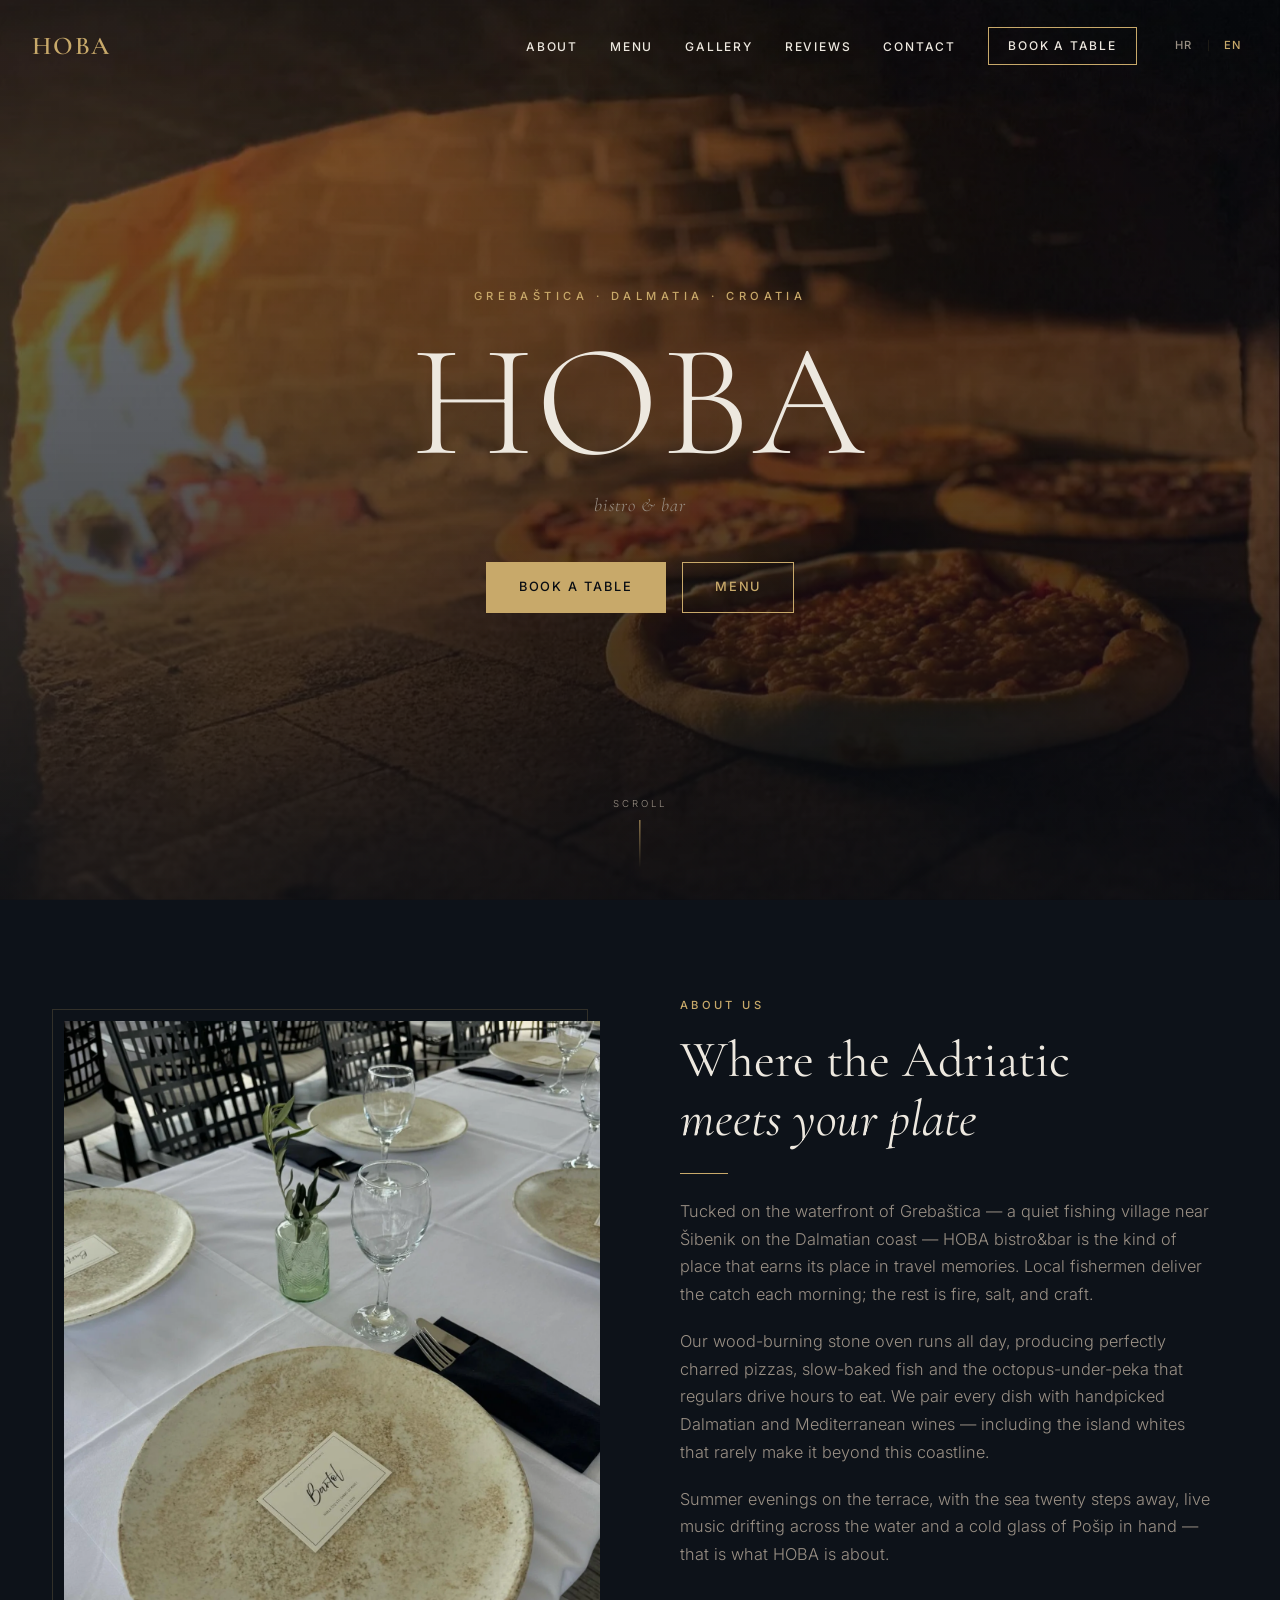
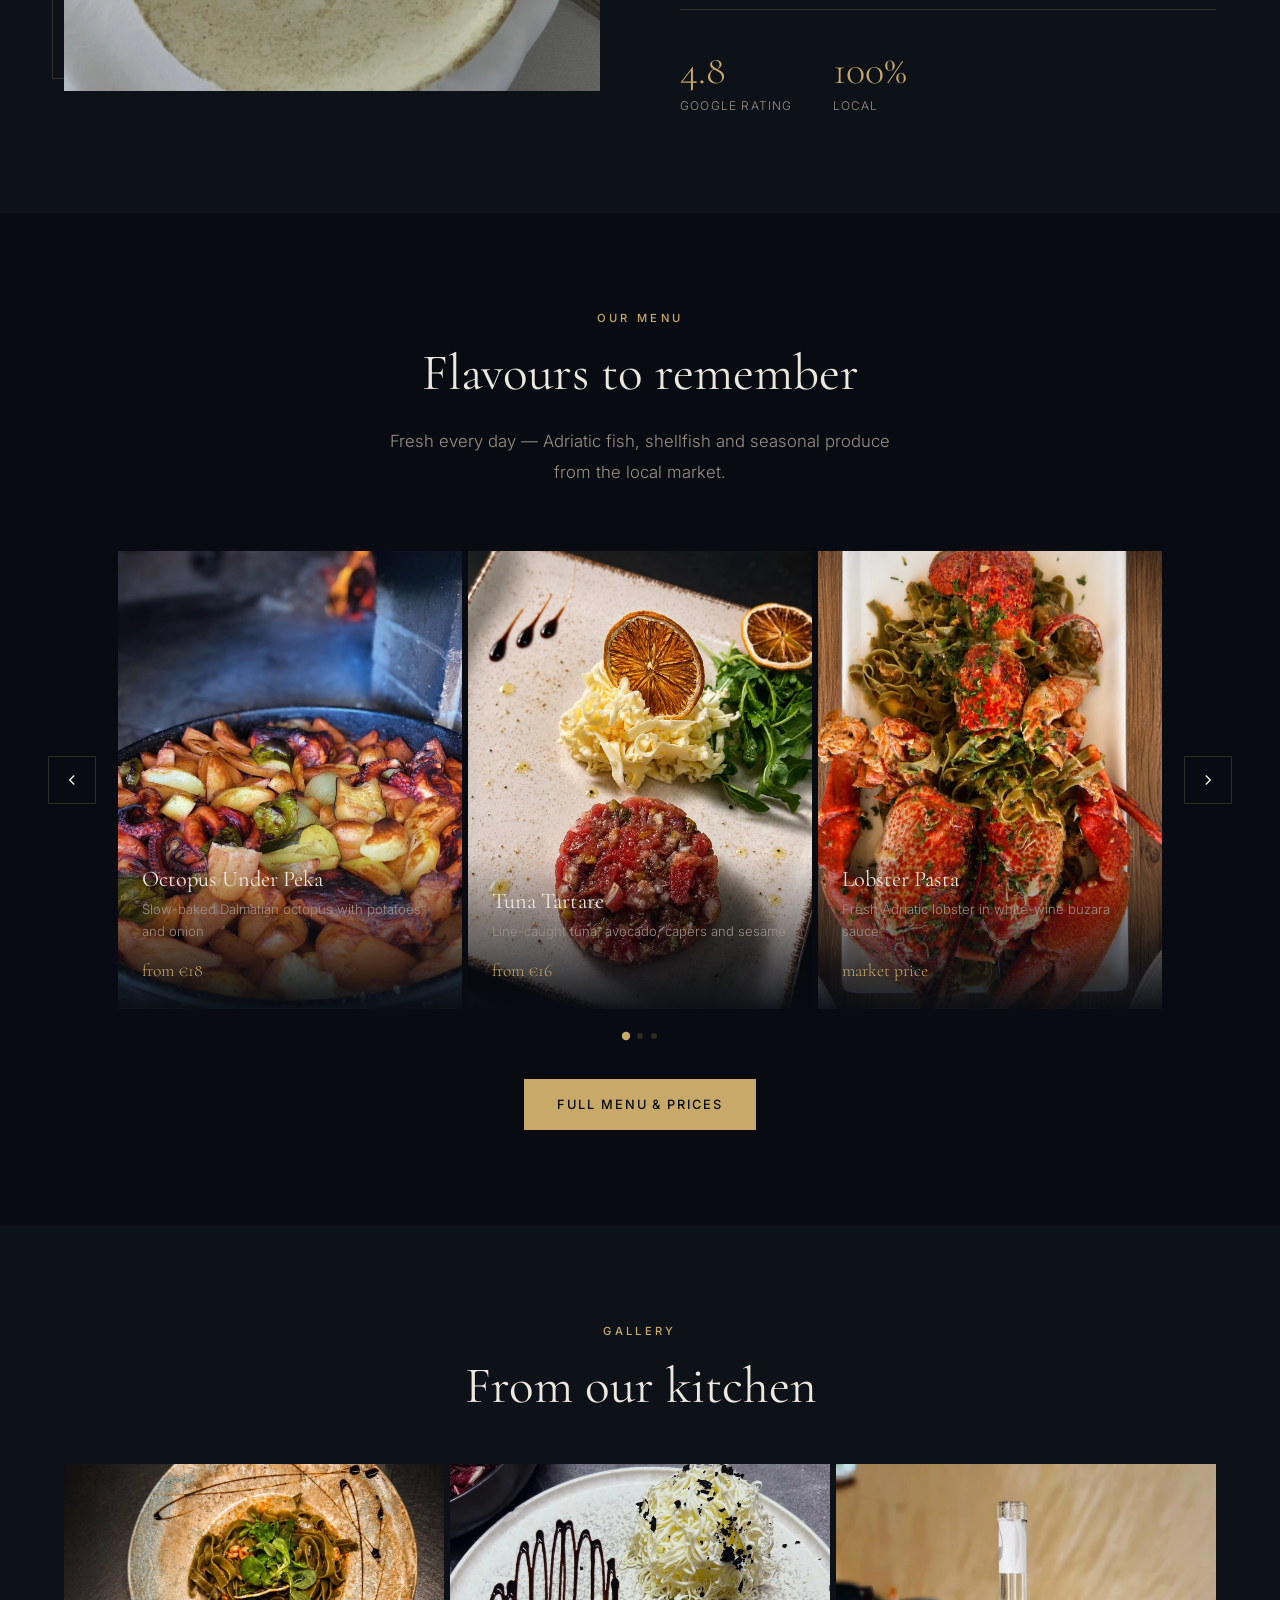
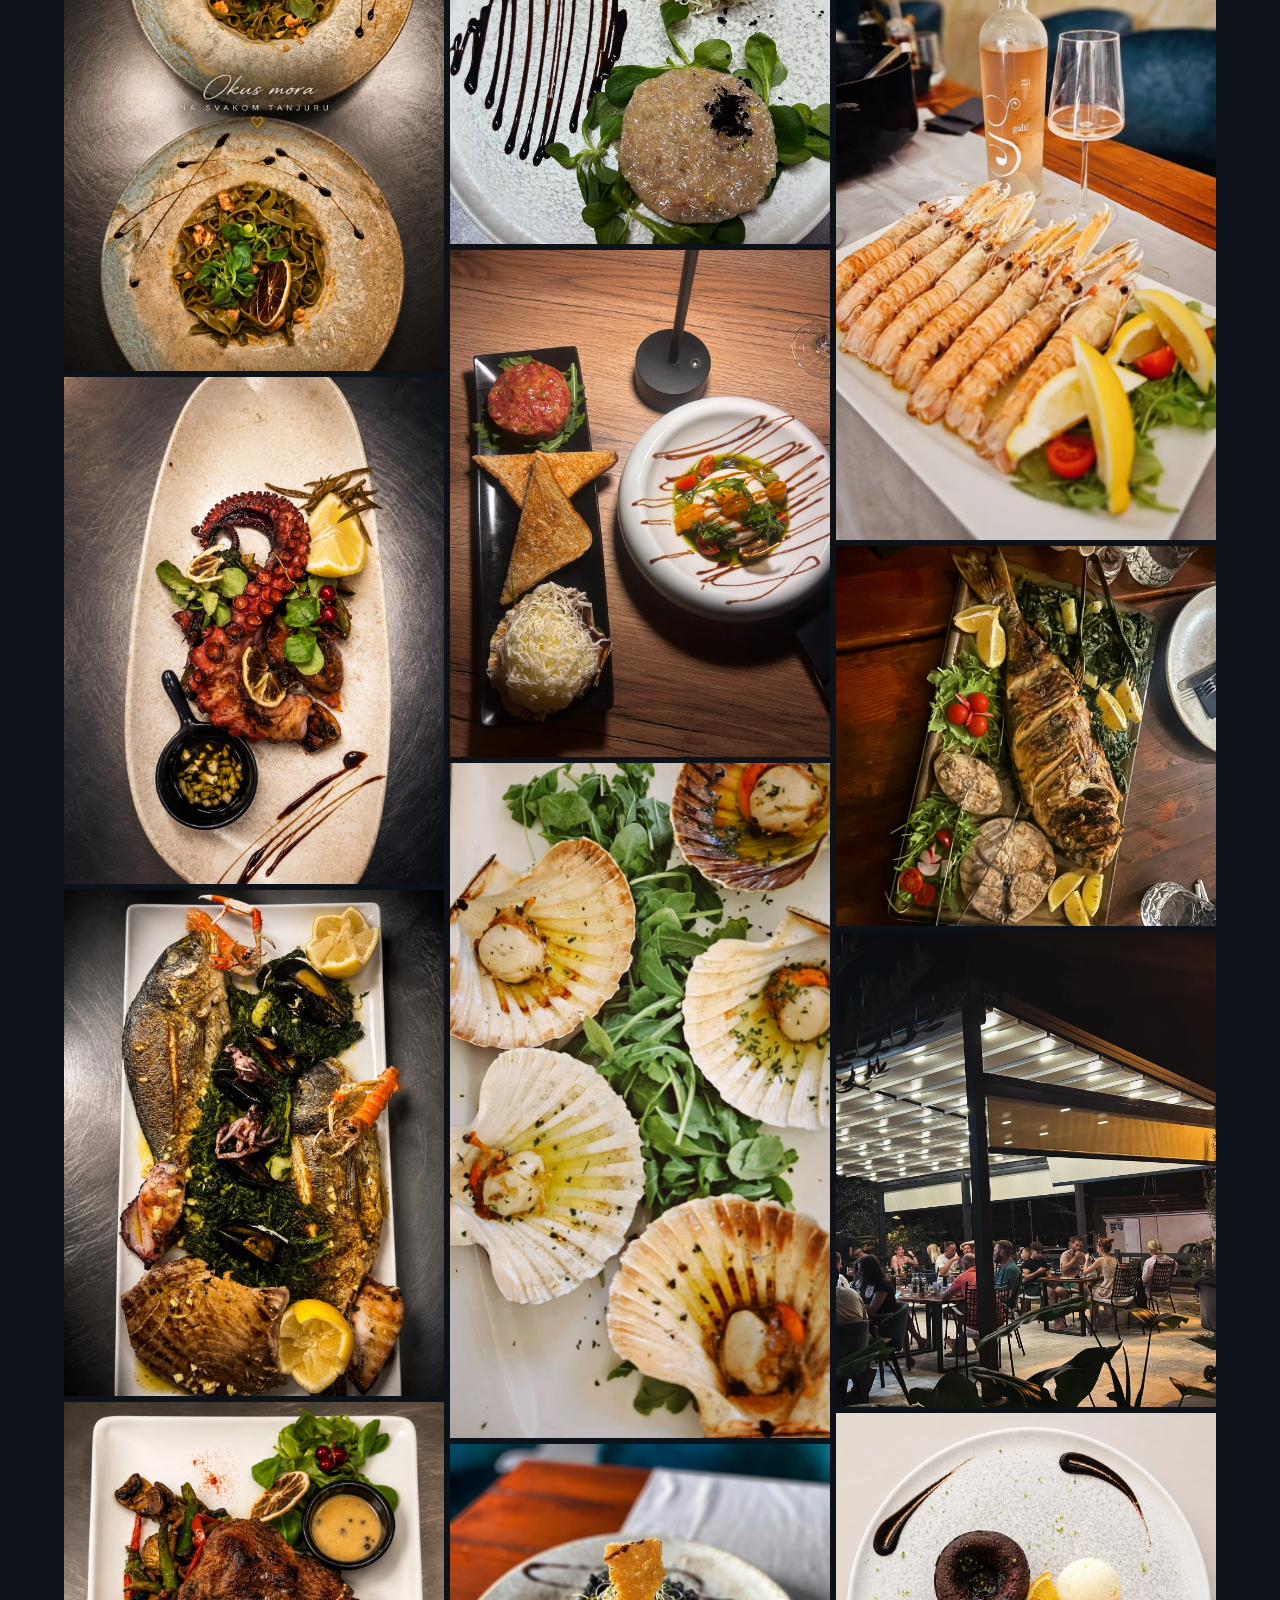
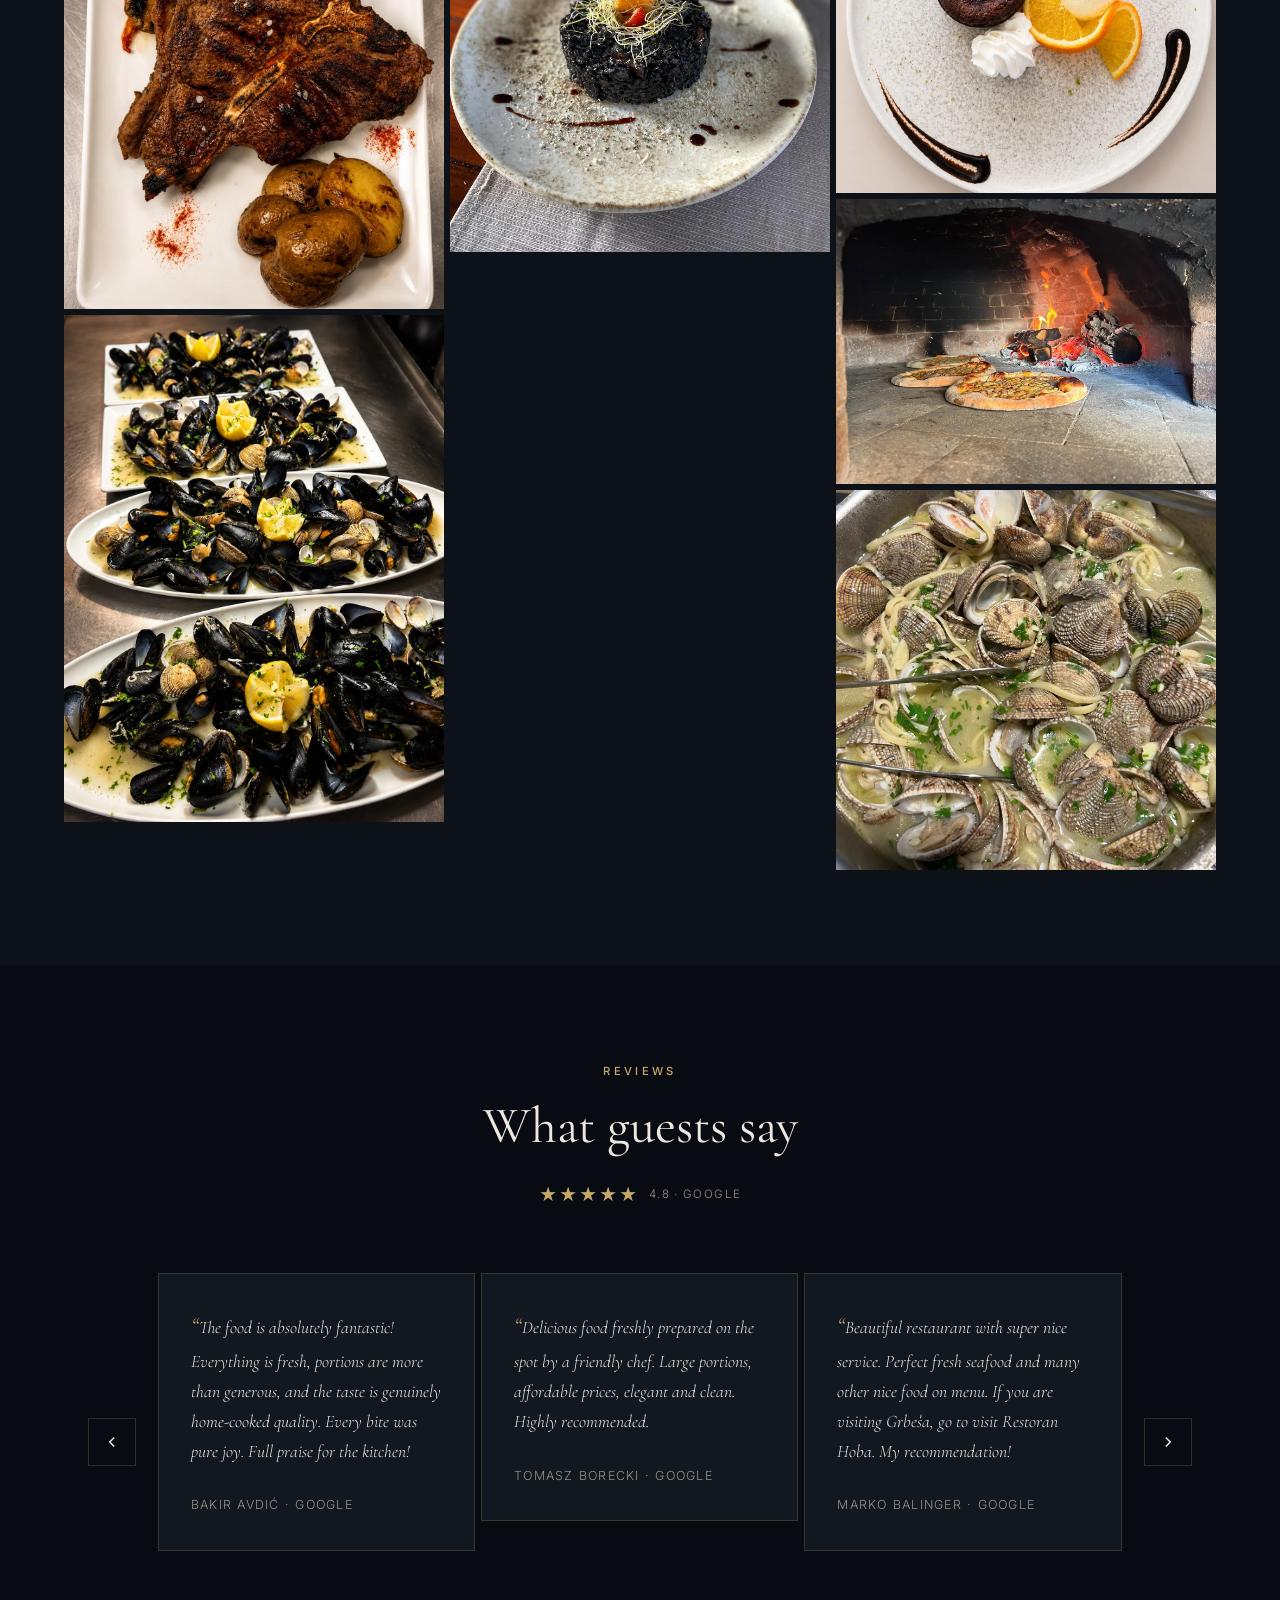
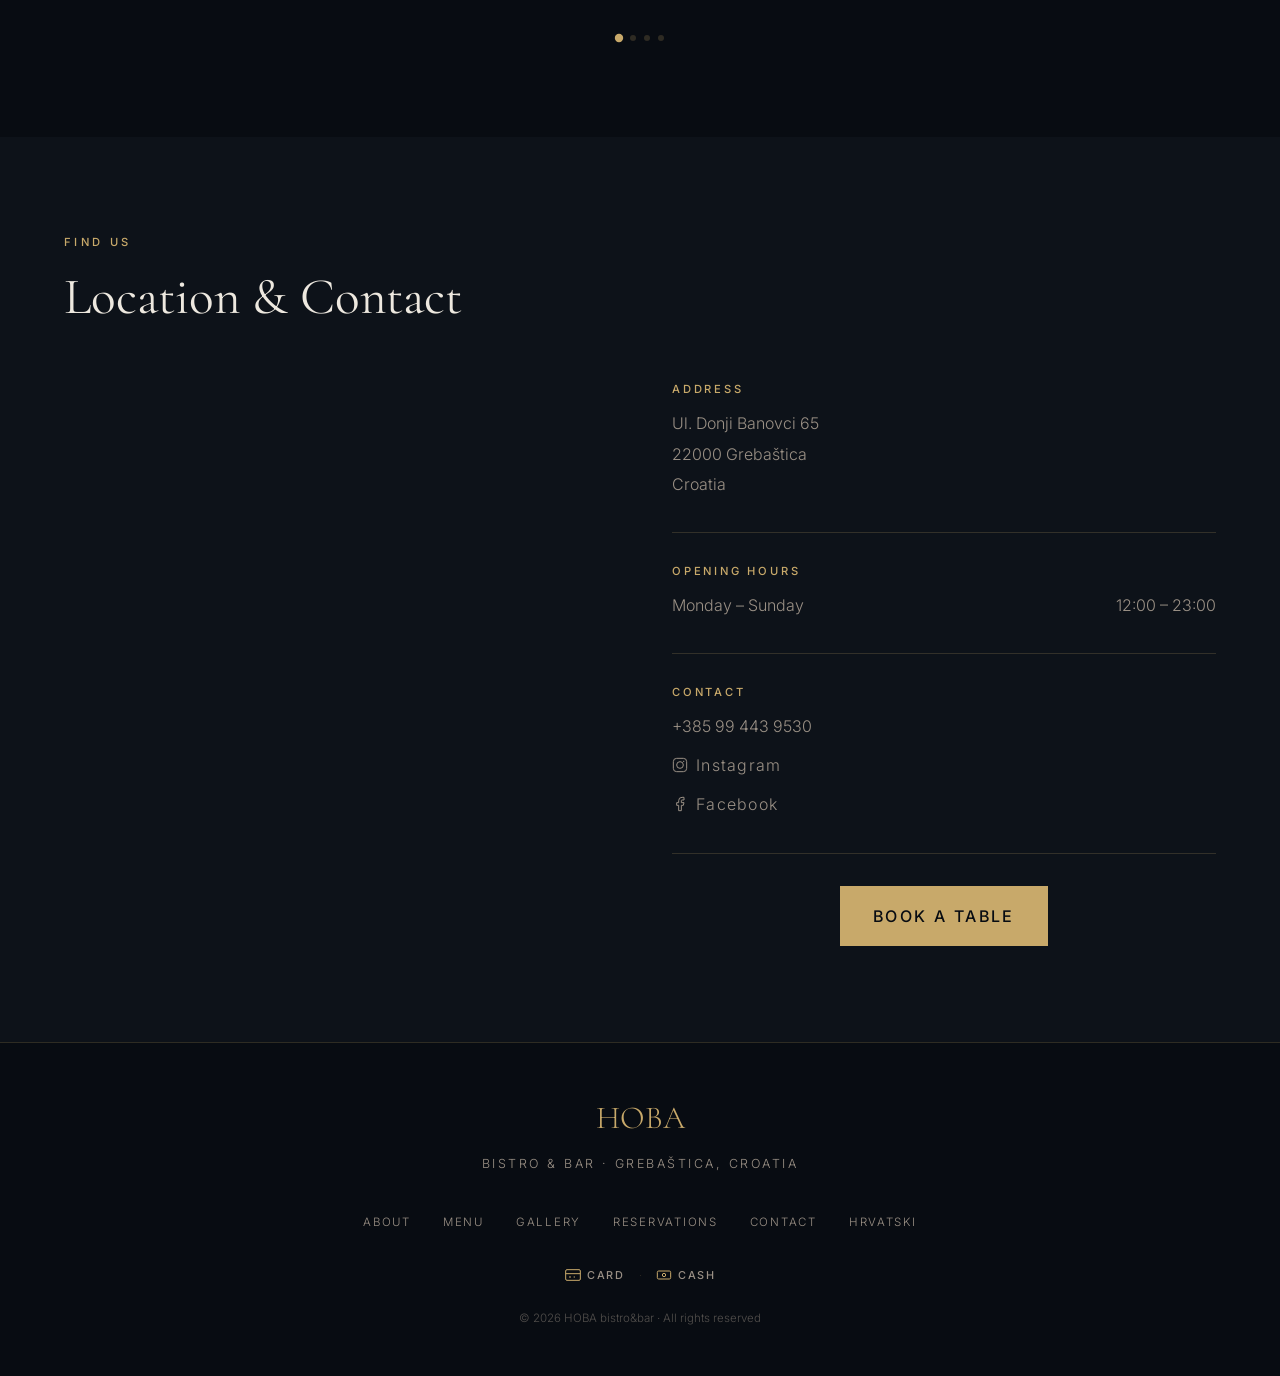
==== en/index.html @ 48dc406f "Postavi domenu hobabistro.com - Zamijeni sve DOMENA.com placeholdere s hobabistro.com - Dodaj CNAME " ====
﻿<!DOCTYPE html>
<html lang="en">
<head>
  <meta charset="UTF-8">
  <meta name="viewport" content="width=device-width, initial-scale=1.0">

  <title>Restaurant Grebaštica Croatia — HOBA bistro&amp;bar | Fish, Seafood, Pizza near Šibenik</title>
  <meta name="description" content="HOBA bistro&bar restaurant in Grebaštica, 10 km from Šibenik, Dalmatia. Fresh Adriatic fish, wood-fired octopus peka, stone-oven pizza by the sea. Book your table online.">
  <meta name="keywords" content="restaurant grebaštica, restaurant sibenik, hoba bistro bar, seafood dalmatia, fish restaurant croatia, pizza grebaštica, peka croatia">

  <!-- Open Graph -->
  <meta property="og:type" content="restaurant">
  <meta property="og:title" content="HOBA bistro&bar — Restaurant Grebaštica, near Šibenik">
  <meta property="og:description" content="Fresh Adriatic seafood and Dalmatian cuisine on the waterfront in Grebaštica, 10 km from Šibenik, Croatia.">
  <meta property="og:image" content="https://hobabistro.com/images/pizza-krusna-pec-2.webp">
  <meta property="og:image:width" content="1400">
  <meta property="og:image:height" content="933">
  <meta property="og:locale" content="en_GB">
  <meta property="og:locale:alternate" content="hr_HR">
  <meta property="og:site_name" content="HOBA bistro&bar">
  <meta property="og:url" content="https://hobabistro.com/en/">
  <link rel="alternate" hreflang="hr" href="https://hobabistro.com/">
  <link rel="alternate" hreflang="en" href="https://hobabistro.com/en/">
  <link rel="alternate" hreflang="x-default" href="https://hobabistro.com/">
  <link rel="canonical" href="https://hobabistro.com/en/">

  <meta name="geo.region" content="HR-17">
  <meta name="geo.placename" content="Grebaštica">
  <meta name="geo.position" content="43.6892;15.9103">
  <meta name="ICBM" content="43.6892, 15.9103">

  <link rel="preconnect" href="https://fonts.googleapis.com">
  <link rel="preconnect" href="https://fonts.gstatic.com" crossorigin>
  <link rel="stylesheet" href="https://fonts.googleapis.com/css2?family=Cormorant+Garamond:ital,wght@0,300;0,400;0,600;0,700;1,300;1,400&family=Inter:wght@300;400;500&display=swap">
  <link rel="preload" as="image" href="../images/pizza-krusna-pec-2.webp" fetchpriority="high">
  <link rel="icon" type="image/svg+xml" href="../favicon.svg">
  <link rel="stylesheet" href="../css/style.css">

  <!-- Schema.org JSON-LD -->
  <script type="application/ld+json">
  {
    "@context": "https://schema.org",
    "@type": "Restaurant",
    "name": "HOBA bistro&bar",
    "description": "Restaurant in Grebaštica near Šibenik, Dalmatia. Fresh Adriatic seafood, wood-fired octopus, stone-oven pizza by the Croatian coast.",
    "image": "https://hobabistro.com/images/pizza-krusna-pec-2.webp",
    "url": "https://hobabistro.com/en/",
    "telephone": "+3850994439530",
    "address": {
      "@type": "PostalAddress",
      "streetAddress": "Ul. Donji Banovci 65",
      "addressLocality": "Grebaštica",
      "postalCode": "22000",
      "addressCountry": "HR"
    },
    "geo": {
      "@type": "GeoCoordinates",
      "latitude": 43.6892,
      "longitude": 15.9103
    },
    "openingHoursSpecification": [
      {
        "@type": "OpeningHoursSpecification",
        "dayOfWeek": ["Monday","Tuesday","Wednesday","Thursday","Friday","Saturday","Sunday"],
        "opens": "12:00",
        "closes": "23:00"
      }
    ],
    "aggregateRating": {
      "@type": "AggregateRating",
      "ratingValue": "4.8",
      "reviewCount": "200",
      "bestRating": "5"
    },
    "servesCuisine": ["Mediterranean", "Seafood", "Croatian", "Dalmatian", "Pizza"],
    "priceRange": "€€",
    "hasMenu": "https://hobabistro.com/en/menu.html",
    "menu": "https://hobabistro.com/en/menu.html",
    "reservations": "https://hobabistro.com/en/reservations.html",
    "currenciesAccepted": "EUR",
    "paymentAccepted": "Cash, Credit Card",
    "areaServed": [
      {"@type": "City", "name": "Grebaštica"},
      {"@type": "City", "name": "Šibenik"}
    ],
    "sameAs": ["https://www.instagram.com/hoba_bistrobar/", "https://www.facebook.com/profile.php?id=100093039376318"]
  }
  </script>
</head>
<body>

<!-- ===== NAVIGATION ===== -->
<header class="nav" role="banner">
  <a class="nav-logo" href="index.html" aria-label="HOBA bistro&bar - home">HOBA</a>

  <nav class="nav-menu" id="nav-menu" aria-label="Main navigation">
    <ul class="nav-links">
      <li><a href="#about">About</a></li>
      <li><a href="#menu">Menu</a></li>
      <li><a href="#gallery">Gallery</a></li>
      <li><a href="#reviews">Reviews</a></li>
      <li><a href="#location">Contact</a></li>
      <li><a href="reservations.html" class="btn" style="padding:0.5rem 1.2rem;">Book a Table</a></li>
    </ul>
    <div class="nav-lang">
      <a href="../index.html" lang="hr">HR</a>
      <span>|</span>
      <a href="index.html" class="active" aria-current="page" lang="en">EN</a>
    </div>
  </nav>

  <button class="hamburger" id="hamburger" aria-label="Open menu" aria-expanded="false" aria-controls="nav-menu">
    <span></span><span></span><span></span>
  </button>
</header>
<div class="nav-backdrop" aria-hidden="true"></div>

<!-- ===== HERO ===== -->
<section class="hero" aria-label="Hero section">
  <div class="hero-bg" style="background-image:url('../images/pizza-krusna-pec-2.webp')" role="img" aria-label="Wood-fired pizza in stone oven with flames"></div>
  <div class="hero-overlay" aria-hidden="true"></div>

  <div class="hero-content">
    <p class="hero-eyebrow">Grebaštica · Dalmatia · Croatia</p>
    <h1 class="hero-title">HOBA</h1>
    <p class="hero-subtitle">bistro &amp; bar</p>
    <div class="hero-ctas">
      <a href="reservations.html" class="btn btn-solid">Book a Table</a>
      <a href="#menu" class="btn">Menu</a>
    </div>
  </div>

  <div class="hero-scroll" aria-hidden="true">
    <span>Scroll</span>
    <div class="scroll-line"></div>
  </div>
</section>

<!-- ===== ABOUT ===== -->
<section class="about" id="about">
  <div class="container">
    <div class="about-inner">
      <div class="about-image fade-in">
        <img src="../images/postavljeni-stolovi.webp"
             alt="Elegantly set tables on the HOBA bistro&bar terrace"
             loading="lazy" width="600" height="750">
      </div>
      <div class="about-text">
        <span class="section-label fade-in">About us</span>
        <h2 class="section-title fade-in fade-in-delay-1">Where the Adriatic<br><em>meets your plate</em></h2>
        <div class="divider fade-in fade-in-delay-2"></div>
        <p class="fade-in fade-in-delay-2">
          Tucked on the waterfront of Grebaštica — a quiet fishing village near Šibenik on the Dalmatian coast — HOBA bistro&amp;bar is the kind of place that earns its place in travel memories. Local fishermen deliver the catch each morning; the rest is fire, salt, and craft.
        </p>
        <p class="fade-in fade-in-delay-3 about-text-extra">
          Our wood-burning stone oven runs all day, producing perfectly charred pizzas, slow-baked fish and the octopus-under-peka that regulars drive hours to eat. We pair every dish with handpicked Dalmatian and Mediterranean wines — including the island whites that rarely make it beyond this coastline.
        </p>
        <p class="fade-in fade-in-delay-3 about-text-extra">
          Summer evenings on the terrace, with the sea twenty steps away, live music drifting across the water and a cold glass of Pošip in hand — that is what HOBA is about.
        </p>
        <div class="about-stats fade-in fade-in-delay-4">
          <div>
            <span class="stat-number">4.8</span>
            <span class="stat-label">Google rating</span>
          </div>
          <div>
            <span class="stat-number">100%</span>
            <span class="stat-label">Local</span>
          </div>
        </div>
      </div>
    </div>
  </div>
</section>

<!-- ===== MENU HIGHLIGHTS ===== -->
<section class="menu" id="menu">
  <div class="container">
    <div class="menu-header">
      <span class="section-label fade-in">Our menu</span>
      <h2 class="section-title fade-in fade-in-delay-1">Flavours to remember</h2>
      <p class="section-subtitle fade-in fade-in-delay-2">Fresh every day — Adriatic fish, shellfish and seasonal produce from the local market.</p>
    </div>
  </div>

  <div class="carousel-wrapper">
  <div class="menu-carousel" aria-label="Menu carousel">
    <button class="carousel-btn carousel-prev" aria-label="Previous dish">
      <svg width="18" height="18" fill="none" stroke="currentColor" stroke-width="2" viewBox="0 0 24 24" aria-hidden="true"><path d="M15 18l-6-6 6-6"/></svg>
    </button>
    <div class="carousel-viewport">
      <div class="carousel-track">

        <div class="carousel-slide">
          <div class="menu-card">
            <img class="menu-card-image" src="../images/hobotnica-krusna-pec-tava.webp" alt="Wood-fired octopus in pan" loading="lazy" width="600" height="800">
            <div class="menu-card-info">
              <h3 class="menu-card-name">Octopus Under Peka</h3>
              <p class="menu-card-desc">Slow-baked Dalmatian octopus with potatoes and onion</p>
              <span class="menu-card-price">from €18</span>
            </div>
          </div>
        </div>

        <div class="carousel-slide">
          <div class="menu-card">
            <img class="menu-card-image" src="../images/tartar-tuna-1.webp" alt="Fresh tuna tartare" loading="lazy" width="600" height="800">
            <div class="menu-card-info">
              <h3 class="menu-card-name">Tuna Tartare</h3>
              <p class="menu-card-desc">Line-caught tuna, avocado, capers and sesame</p>
              <span class="menu-card-price">from €16</span>
            </div>
          </div>
        </div>

        <div class="carousel-slide">
          <div class="menu-card">
            <img class="menu-card-image" src="../images/jastog-tjestenina.webp" alt="Lobster pasta" loading="lazy" width="600" height="800">
            <div class="menu-card-info">
              <h3 class="menu-card-name">Lobster Pasta</h3>
              <p class="menu-card-desc">Fresh Adriatic lobster in white-wine buzara sauce</p>
              <span class="menu-card-price">market price</span>
            </div>
          </div>
        </div>

        <div class="carousel-slide">
          <div class="menu-card">
            <img class="menu-card-image" src="../images/jakopske-kapice-ploca.webp" alt="Scallops" loading="lazy" width="600" height="800">
            <div class="menu-card-info">
              <h3 class="menu-card-name">Scallops</h3>
              <p class="menu-card-desc">Pan-seared with olive oil, garlic and fresh parsley</p>
              <span class="menu-card-price">from €18</span>
            </div>
          </div>
        </div>

        <div class="carousel-slide">
          <div class="menu-card">
            <img class="menu-card-image" src="../images/crni-rizoto.webp" alt="Black risotto" loading="lazy" width="600" height="800">
            <div class="menu-card-info">
              <h3 class="menu-card-name">Black Risotto</h3>
              <p class="menu-card-desc">Squid ink, king prawns and fresh Adriatic seafood</p>
              <span class="menu-card-price">from €16</span>
            </div>
          </div>
        </div>

        <div class="carousel-slide">
          <div class="menu-card">
            <img class="menu-card-image" src="../images/pizza-prsut-krusna-pec.webp" alt="Prosciutto pizza" loading="lazy" width="600" height="800">
            <div class="menu-card-info">
              <h3 class="menu-card-name">Prosciutto Pizza</h3>
              <p class="menu-card-desc">Stone-oven dough, tomato, cheese, ham, prosciutto and olives</p>
              <span class="menu-card-price">from €14</span>
            </div>
          </div>
        </div>

        <div class="carousel-slide">
          <div class="menu-card">
            <img class="menu-card-image" src="../images/skampi-na-zaru-2.webp" alt="Grilled king prawns" loading="lazy" width="600" height="800">
            <div class="menu-card-info">
              <h3 class="menu-card-name">Grilled King Prawns</h3>
              <p class="menu-card-desc">Fresh Adriatic prawns with olive oil and lemon</p>
              <span class="menu-card-price">from €18</span>
            </div>
          </div>
        </div>

        <div class="carousel-slide">
          <div class="menu-card">
            <img class="menu-card-image" src="../images/biftek-gljive.webp" alt="Beef steak with mushrooms" loading="lazy" width="600" height="800">
            <div class="menu-card-info">
              <h3 class="menu-card-name">Beef Steak</h3>
              <p class="menu-card-desc">Steak in green pepper sauce</p>
              <span class="menu-card-price">from €26</span>
            </div>
          </div>
        </div>

        <div class="carousel-slide">
          <div class="menu-card">
            <img class="menu-card-image" src="../images/cokoladni-lava-cake-3.webp" alt="Chocolate lava cake" loading="lazy" width="600" height="800">
            <div class="menu-card-info">
              <h3 class="menu-card-name">Lava Cake</h3>
              <p class="menu-card-desc">Warm chocolate cake with molten centre</p>
              <span class="menu-card-price">€6</span>
            </div>
          </div>
        </div>

      </div>
    </div>
    <button class="carousel-btn carousel-next" aria-label="Next dish">
      <svg width="18" height="18" fill="none" stroke="currentColor" stroke-width="2" viewBox="0 0 24 24" aria-hidden="true"><path d="M9 18l6-6-6-6"/></svg>
    </button>
  </div>

  <div class="carousel-dots" aria-label="Carousel navigation"></div>
  </div>

  <div class="menu-cta fade-in">
    <a href="menu.html" class="btn btn-solid">Full menu &amp; prices</a>
  </div>


  <div style="display:none"><!-- old grid hidden -->
    <div class="menu-card fade-in" data-cat="predjela">
      <img class="menu-card-image"
           src="../images/tartar-tuna-1.webp"
           alt="Fresh tuna tartare on black plate"
           loading="lazy" width="600" height="800">
      <div class="menu-card-info">
        <h3 class="menu-card-name">Tuna Tartare</h3>
        <p class="menu-card-desc">Line-caught tuna, avocado, capers, sesame and soy — a Dalmatian take on a classic</p>
        <span class="menu-card-price">from €16</span>
      </div>
    </div>

    <div class="menu-card fade-in fade-in-delay-1" data-cat="predjela">
      <img class="menu-card-image"
           src="../images/jakopske-kapice-ploca.webp"
           alt="Scallops on Dalmatian stone plate"
           loading="lazy" width="600" height="800">
      <div class="menu-card-info">
        <h3 class="menu-card-name">Scallops</h3>
        <p class="menu-card-desc">Pan-seared scallops with olive oil, garlic and fresh parsley</p>
        <span class="menu-card-price">from €18</span>
      </div>
    </div>

    <div class="menu-card fade-in fade-in-delay-2" data-cat="predjela">
      <img class="menu-card-image"
           src="../images/hladna-predjela-ploca-2.webp"
           alt="Charcuterie board with prosciutto and cheese"
           loading="lazy" width="600" height="800">
      <div class="menu-card-info">
        <h3 class="menu-card-name">Charcuterie Board</h3>
        <p class="menu-card-desc">Local prosciutto, Pag island cheese, salami and olives — for two</p>
        <span class="menu-card-price">from €14</span>
      </div>
    </div>

    <!-- SEAFOOD -->
    <div class="menu-card fade-in" data-cat="morski-plodovi">
      <img class="menu-card-image"
           src="../images/hobotnica-krusna-pec-tava.webp"
           alt="Dalmatian wood-fired octopus in black pan with vegetables"
           loading="lazy" width="600" height="800">
      <div class="menu-card-info">
        <h3 class="menu-card-name">Octopus Under Peka</h3>
        <p class="menu-card-desc">Slow-baked Dalmatian octopus with potatoes, onion and Mediterranean herbs</p>
        <span class="menu-card-price">from €18</span>
      </div>
    </div>

    <div class="menu-card fade-in fade-in-delay-1" data-cat="morski-plodovi">
      <img class="menu-card-image"
           src="../images/jastog-tjestenina.webp"
           alt="Adriatic lobster pasta in white wine sauce"
           loading="lazy" width="600" height="800">
      <div class="menu-card-info">
        <h3 class="menu-card-name">Lobster Pasta</h3>
        <p class="menu-card-desc">Fresh Adriatic lobster with handmade pasta in a white-wine buzara sauce</p>
        <span class="menu-card-price">market price</span>
      </div>
    </div>

    <div class="menu-card fade-in fade-in-delay-2" data-cat="morski-plodovi">
      <img class="menu-card-image"
           src="../images/crni-rizoto.webp"
           alt="Black squid-ink risotto with seafood"
           loading="lazy" width="600" height="800">
      <div class="menu-card-info">
        <h3 class="menu-card-name">Black Risotto</h3>
        <p class="menu-card-desc">Squid-ink risotto with king prawns and fresh Adriatic seafood</p>
        <span class="menu-card-price">from €16</span>
      </div>
    </div>

    <div class="menu-card fade-in fade-in-delay-3" data-cat="morski-plodovi">
      <img class="menu-card-image"
           src="../images/skampi-na-zaru-2.webp"
           alt="Grilled king prawns"
           loading="lazy" width="600" height="800">
      <div class="menu-card-info">
        <h3 class="menu-card-name">Grilled King Prawns</h3>
        <p class="menu-card-desc">Fresh Adriatic prawns with extra-virgin olive oil and lemon</p>
        <span class="menu-card-price">from €18</span>
      </div>
    </div>

    <div class="menu-card fade-in" data-cat="morski-plodovi">
      <img class="menu-card-image"
           src="../images/vongole-spageti-tava.webp"
           alt="Spaghetti vongole in pan"
           loading="lazy" width="600" height="800">
      <div class="menu-card-info">
        <h3 class="menu-card-name">Spaghetti Vongole</h3>
        <p class="menu-card-desc">Clams, white wine, garlic and parsley — a timeless coastal classic</p>
        <span class="menu-card-price">from €15</span>
      </div>
    </div>

    <!-- PIZZA -->
    <div class="menu-card fade-in" data-cat="pizza">
      <img class="menu-card-image"
           src="../images/pizza-prsut-krusna-pec.webp"
           alt="Prosciutto pizza from the wood-fired stone oven"
           loading="lazy" width="600" height="800">
      <div class="menu-card-info">
        <h3 class="menu-card-name">Prosciutto Pizza</h3>
        <p class="menu-card-desc">Thin-crust dough, San Marzano tomato, local cheese, prosciutto and rocket</p>
        <span class="menu-card-price">from €14</span>
      </div>
    </div>

    <div class="menu-card fade-in fade-in-delay-1" data-cat="pizza">
      <img class="menu-card-image"
           src="../images/pizza-gljive-luk.webp"
           alt="Mushroom and onion pizza from the stone oven"
           loading="lazy" width="600" height="800">
      <div class="menu-card-info">
        <h3 class="menu-card-name">Mushroom Pizza</h3>
        <p class="menu-card-desc">White base, mushrooms, caramelised onion and fresh herbs</p>
        <span class="menu-card-price">from €12</span>
      </div>
    </div>

    <!-- MEAT -->
    <div class="menu-card fade-in" data-cat="meso">
      <img class="menu-card-image"
           src="../images/biftek-gljive.webp"
           alt="Beef steak with wild mushrooms"
           loading="lazy" width="600" height="800">
      <div class="menu-card-info">
        <h3 class="menu-card-name">Beef Steak</h3>
        <p class="menu-card-desc">Dry-aged steak with wild mushroom sauce and roasted potatoes</p>
        <span class="menu-card-price">from €26</span>
      </div>
    </div>

    <div class="menu-card fade-in fade-in-delay-1" data-cat="meso">
      <img class="menu-card-image"
           src="../images/janjetina-ispod-peke.webp"
           alt="Slow-roasted lamb under peka"
           loading="lazy" width="600" height="800">
      <div class="menu-card-info">
        <h3 class="menu-card-name">Lamb Under Peka</h3>
        <p class="menu-card-desc">Slow-roasted young lamb with rosemary and potatoes — order one day ahead</p>
        <span class="menu-card-price">from €24</span>
      </div>
    </div>

    <!-- DESSERTS -->
    <div class="menu-card fade-in" data-cat="deserti">
      <img class="menu-card-image"
           src="../images/cokoladni-lava-cake-3.webp"
           alt="Chocolate lava cake with vanilla ice cream"
           loading="lazy" width="600" height="800">
      <div class="menu-card-info">
        <h3 class="menu-card-name">Chocolate Lava Cake</h3>
        <p class="menu-card-desc">Warm chocolate cake with molten centre and vanilla ice cream</p>
        <span class="menu-card-price">€7</span>
      </div>
    </div>

    <div class="menu-card fade-in fade-in-delay-1" data-cat="deserti">
      <img class="menu-card-image"
           src="../images/palacinka-bobicasto-voce.webp"
           alt="Crêpes with Nutella and jam"
           loading="lazy" width="600" height="800">
      <div class="menu-card-info">
        <h3 class="menu-card-name">Crêpes</h3>
        <p class="menu-card-desc">Homemade crêpes with Nutella or jam</p>
        <span class="menu-card-price">€7</span>
      </div>
    </div>
  </div>
</section>

<!-- ===== GALLERY ===== -->
<section class="gallery" id="gallery">
  <div class="container">
    <div class="gallery-header">
      <span class="section-label fade-in">Gallery</span>
      <h2 class="section-title fade-in fade-in-delay-1">From our kitchen</h2>
    </div>

    <div class="gallery-grid">
      <div class="gallery-item fade-in">
        <img src="../images/tagliatele.webp" alt="Tagliatelle with prawns" loading="lazy" width="1086" height="1448">
        <div class="gallery-item-overlay">
          <svg width="28" height="28" fill="none" stroke="currentColor" stroke-width="1.5" viewBox="0 0 24 24" aria-hidden="true"><circle cx="11" cy="11" r="8"/><path d="M21 21l-4.35-4.35"/><path d="M11 8v6M8 11h6"/></svg>
        </div>
      </div>

      <div class="gallery-item fade-in fade-in-delay-1">
        <img src="../images/hobotnica-krak.webp" alt="Grilled octopus tentacle" loading="lazy" width="1086" height="1448">
        <div class="gallery-item-overlay">
          <svg width="28" height="28" fill="none" stroke="currentColor" stroke-width="1.5" viewBox="0 0 24 24" aria-hidden="true"><circle cx="11" cy="11" r="8"/><path d="M21 21l-4.35-4.35"/><path d="M11 8v6M8 11h6"/></svg>
        </div>
      </div>

      <div class="gallery-item fade-in fade-in-delay-2">
        <img src="../images/orada-plata.webp" alt="Sea bream on plate" loading="lazy" width="1086" height="1448">
        <div class="gallery-item-overlay">
          <svg width="28" height="28" fill="none" stroke="currentColor" stroke-width="1.5" viewBox="0 0 24 24" aria-hidden="true"><circle cx="11" cy="11" r="8"/><path d="M21 21l-4.35-4.35"/><path d="M11 8v6M8 11h6"/></svg>
        </div>
      </div>

      <div class="gallery-item fade-in">
        <img src="../images/t-bone-steak-1.webp" alt="T-bone steak" loading="lazy" width="1086" height="1448">
        <div class="gallery-item-overlay">
          <svg width="28" height="28" fill="none" stroke="currentColor" stroke-width="1.5" viewBox="0 0 24 24" aria-hidden="true"><circle cx="11" cy="11" r="8"/><path d="M21 21l-4.35-4.35"/><path d="M11 8v6M8 11h6"/></svg>
        </div>
      </div>

      <div class="gallery-item fade-in fade-in-delay-1">
        <img src="../images/dagnje.webp" alt="Mussels in buzara" loading="lazy" width="1086" height="1448">
        <div class="gallery-item-overlay">
          <svg width="28" height="28" fill="none" stroke="currentColor" stroke-width="1.5" viewBox="0 0 24 24" aria-hidden="true"><circle cx="11" cy="11" r="8"/><path d="M21 21l-4.35-4.35"/><path d="M11 8v6M8 11h6"/></svg>
        </div>
      </div>

      <div class="gallery-item fade-in fade-in-delay-2">
        <img src="../images/tartar-tuna-3.webp" alt="Tuna tartare" loading="lazy" width="1440" height="1440">
        <div class="gallery-item-overlay">
          <svg width="28" height="28" fill="none" stroke="currentColor" stroke-width="1.5" viewBox="0 0 24 24" aria-hidden="true"><circle cx="11" cy="11" r="8"/><path d="M21 21l-4.35-4.35"/><path d="M11 8v6M8 11h6"/></svg>
        </div>
      </div>

      <div class="gallery-item fade-in">
        <img src="../images/tartar-biftek-burata.webp" alt="Beef tartare with burrata" loading="lazy" width="1152" height="1536">
        <div class="gallery-item-overlay">
          <svg width="28" height="28" fill="none" stroke="currentColor" stroke-width="1.5" viewBox="0 0 24 24" aria-hidden="true"><circle cx="11" cy="11" r="8"/><path d="M21 21l-4.35-4.35"/><path d="M11 8v6M8 11h6"/></svg>
        </div>
      </div>

      <div class="gallery-item fade-in fade-in-delay-1">
        <img src="../images/jakopske-kapice-ploca.webp" alt="Scallops on Dalmatian stone plate" loading="lazy" width="600" height="750">
        <div class="gallery-item-overlay">
          <svg width="28" height="28" fill="none" stroke="currentColor" stroke-width="1.5" viewBox="0 0 24 24" aria-hidden="true"><circle cx="11" cy="11" r="8"/><path d="M21 21l-4.35-4.35"/><path d="M11 8v6M8 11h6"/></svg>
        </div>
      </div>

      <div class="gallery-item fade-in fade-in-delay-2">
        <img src="../images/crni-rizoto.webp" alt="Black squid-ink risotto with seafood" loading="lazy" width="600" height="500">
        <div class="gallery-item-overlay">
          <svg width="28" height="28" fill="none" stroke="currentColor" stroke-width="1.5" viewBox="0 0 24 24" aria-hidden="true"><circle cx="11" cy="11" r="8"/><path d="M21 21l-4.35-4.35"/><path d="M11 8v6M8 11h6"/></svg>
        </div>
      </div>

      <div class="gallery-item fade-in">
        <img src="../images/skampi-na-zaru-2.webp" alt="Grilled king prawns" loading="lazy" width="600" height="450">
        <div class="gallery-item-overlay">
          <svg width="28" height="28" fill="none" stroke="currentColor" stroke-width="1.5" viewBox="0 0 24 24" aria-hidden="true"><circle cx="11" cy="11" r="8"/><path d="M21 21l-4.35-4.35"/><path d="M11 8v6M8 11h6"/></svg>
        </div>
      </div>

      <div class="gallery-item fade-in fade-in-delay-1">
        <img src="../images/orada-na-zaru-blitva.webp" alt="Grilled sea bream with Swiss chard and potatoes" loading="lazy" width="600" height="500">
        <div class="gallery-item-overlay">
          <svg width="28" height="28" fill="none" stroke="currentColor" stroke-width="1.5" viewBox="0 0 24 24" aria-hidden="true"><circle cx="11" cy="11" r="8"/><path d="M21 21l-4.35-4.35"/><path d="M11 8v6M8 11h6"/></svg>
        </div>
      </div>

      <div class="gallery-item fade-in fade-in-delay-2">
        <img src="../images/terasa-nocna-2.webp" alt="HOBA terrace at night" loading="lazy" width="600" height="400">
        <div class="gallery-item-overlay">
          <svg width="28" height="28" fill="none" stroke="currentColor" stroke-width="1.5" viewBox="0 0 24 24" aria-hidden="true"><circle cx="11" cy="11" r="8"/><path d="M21 21l-4.35-4.35"/><path d="M11 8v6M8 11h6"/></svg>
        </div>
      </div>

      <div class="gallery-item fade-in">
        <img src="../images/cokoladni-lava-cake-3.webp" alt="Chocolate lava cake dessert" loading="lazy" width="600" height="500">
        <div class="gallery-item-overlay">
          <svg width="28" height="28" fill="none" stroke="currentColor" stroke-width="1.5" viewBox="0 0 24 24" aria-hidden="true"><circle cx="11" cy="11" r="8"/><path d="M21 21l-4.35-4.35"/><path d="M11 8v6M8 11h6"/></svg>
        </div>
      </div>

      <div class="gallery-item fade-in fade-in-delay-1">
        <img src="../images/pizza-krusna-pec-1.webp" alt="Pizzas baking in wood-fired stone oven" loading="lazy" width="600" height="450">
        <div class="gallery-item-overlay">
          <svg width="28" height="28" fill="none" stroke="currentColor" stroke-width="1.5" viewBox="0 0 24 24" aria-hidden="true"><circle cx="11" cy="11" r="8"/><path d="M21 21l-4.35-4.35"/><path d="M11 8v6M8 11h6"/></svg>
        </div>
      </div>

      <div class="gallery-item fade-in fade-in-delay-2">
        <img src="../images/vongole-spageti-tava.webp" alt="Spaghetti vongole in pan" loading="lazy" width="600" height="450">
        <div class="gallery-item-overlay">
          <svg width="28" height="28" fill="none" stroke="currentColor" stroke-width="1.5" viewBox="0 0 24 24" aria-hidden="true"><circle cx="11" cy="11" r="8"/><path d="M21 21l-4.35-4.35"/><path d="M11 8v6M8 11h6"/></svg>
        </div>
      </div>

    </div>
  </div>
</section>

<!-- Lightbox -->
<div class="lightbox" id="lightbox" role="dialog" aria-label="Image gallery" aria-modal="true">
  <button class="lightbox-close" aria-label="Close">&times;</button>
  <button class="lightbox-prev" aria-label="Previous image">&#8592;</button>
  <img class="lightbox-img" src="" alt="">
  <button class="lightbox-next" aria-label="Next image">&#8594;</button>
  <div class="lightbox-caption" hidden>
    <h3 class="lightbox-caption-name"></h3>
    <p class="lightbox-caption-desc"></p>
    <p class="lightbox-caption-price"></p>
  </div>
</div>

<!-- ===== REVIEWS ===== -->
<section class="reviews" id="reviews">
  <div class="container">
    <div class="reviews-header">
      <span class="section-label fade-in">Reviews</span>
      <h2 class="section-title fade-in fade-in-delay-1">What guests say</h2>
      <p class="reviews-rating fade-in fade-in-delay-2">
        <span class="rating-stars">★★★★★</span>
        <span class="rating-label">4.8 · Google</span>
      </p>
    </div>

    <div class="carousel-wrapper">
      <div class="reviews-carousel" aria-label="Reviews carousel">
        <button class="carousel-btn carousel-prev" aria-label="Previous review">
          <svg width="18" height="18" fill="none" stroke="currentColor" stroke-width="2" viewBox="0 0 24 24" aria-hidden="true"><path d="M15 18l-6-6 6-6"/></svg>
        </button>
        <div class="carousel-viewport">
          <div class="carousel-track">
            <div class="carousel-slide">
              <div class="review-card">
                <p class="review-quote">The food is absolutely fantastic! Everything is fresh, portions are more than generous, and the taste is genuinely home-cooked quality. Every bite was pure joy. Full praise for the kitchen!</p>
                <span class="review-author">Bakir Avdić · Google</span>
              </div>
            </div>
            <div class="carousel-slide">
              <div class="review-card">
                <p class="review-quote">Delicious food freshly prepared on the spot by a friendly chef. Large portions, affordable prices, elegant and clean. Highly recommended.</p>
                <span class="review-author">Tomasz Borecki · Google</span>
              </div>
            </div>
            <div class="carousel-slide">
              <div class="review-card">
                <p class="review-quote">Beautiful restaurant with super nice service. Perfect fresh seafood and many other nice food on menu. If you are visiting Grbeša, go to visit Restoran Hoba. My recommendation!</p>
                <span class="review-author">Marko Balinger · Google</span>
              </div>
            </div>
            <div class="carousel-slide">
              <div class="review-card">
                <p class="review-quote">Arguably best pizza in Grbeša, fair prices and nice waiters.</p>
                <span class="review-author">Meyd · Google</span>
              </div>
            </div>
            <div class="carousel-slide">
              <div class="review-card">
                <p class="review-quote">Excellent food, great atmosphere! Waiter Džejlan was very courteous and professional — a true pro. Highly recommended!</p>
                <span class="review-author">Marko Zelčić · Google</span>
              </div>
            </div>
            <div class="carousel-slide">
              <div class="review-card">
                <p class="review-quote">We visited this restaurant four times in total and every time was an excellent experience. The food is outstanding — incredibly fresh fish and a really well-made pizza. Friendly service, fair prices. A true spirit of hospitality!</p>
                <span class="review-author">Nataliya Abramova · Google</span>
              </div>
            </div>
            <div class="carousel-slide">
              <div class="review-card">
                <p class="review-quote">Beach restaurant with a covered terrace. Rich menu with plenty of choice — meat, seafood, soups, salads. Large portions, fresh food, children's menu and playground available. Reasonable prices. Friendly and professional service. 100% recommended.</p>
                <span class="review-author">Damian Lewandowski · Google</span>
              </div>
            </div>
            <div class="carousel-slide">
              <div class="review-card">
                <p class="review-quote">Excellent spot off the beaten path, peaceful with a view over a small marina. Good burgers and excellent pizza. Friendly service. Worth discovering!</p>
                <span class="review-author">Valérie · Google</span>
              </div>
            </div>
            <div class="carousel-slide">
              <div class="review-card">
                <p class="review-quote">Simply excellent food, everything fresh and freshly prepared. The tuna steak was absolutely fantastic and the waiter was very friendly and attentive. Highly recommended.</p>
                <span class="review-author">Sebastian · Google</span>
              </div>
            </div>
            <div class="carousel-slide">
              <div class="review-card">
                <p class="review-quote">Friendly service, clean, lovely fresh air on the terrace, everything was very tasty, large portions. Prices are also good. Highly recommended!</p>
                <span class="review-author">Balázs Vajda · Google</span>
              </div>
            </div>
            <div class="carousel-slide">
              <div class="review-card">
                <p class="review-quote">A very pleasant place with exceptionally friendly service and fantastic food. Everything was fresh and perfectly prepared. Prices were reasonable. Highly recommended.</p>
                <span class="review-author">Agnieszka · Google</span>
              </div>
            </div>
          </div>
        </div>
        <button class="carousel-btn carousel-next" aria-label="Next review">
          <svg width="18" height="18" fill="none" stroke="currentColor" stroke-width="2" viewBox="0 0 24 24" aria-hidden="true"><path d="M9 18l6-6-6-6"/></svg>
        </button>
      </div>
      <div class="carousel-dots"></div>
    </div>
  </div>
</section>

<!-- ===== LOCATION & CONTACT ===== -->
<section class="location" id="location">
  <div class="container">
    <div style="margin-bottom:3rem;">
      <span class="section-label fade-in">Find us</span>
      <h2 class="section-title fade-in fade-in-delay-1">Location &amp; Contact</h2>
    </div>
    <div class="location-inner">
      <iframe
        class="location-map fade-in"
        title="HOBA bistro&bar location — Grebaštica, Croatia"
        src="https://www.google.com/maps/embed?pb=!1m18!1m12!1m3!1d800!2d15.9598971!3d43.6350862!2m3!1f0!2f0!3f0!3m2!1i1024!2i768!4f13.1!3m3!1m2!1s0x1335237561d685f7%3A0x7a0a36242fec907!2sHOBA+bistro%26bar!5e0!3m2!1sen!2shr!4v1700000000000"
        loading="lazy"
        allowfullscreen
        referrerpolicy="no-referrer-when-downgrade">
      </iframe>

      <div class="location-info fade-in fade-in-delay-1">
        <div class="info-block">
          <h4>Address</h4>
          <p>Ul. Donji Banovci 65<br>22000 Grebaštica<br>Croatia</p>
        </div>
        <div class="info-block">
          <h4>Opening hours</h4>
          <!-- Update with actual hours -->
          <p>
            <span class="hours-row"><span>Monday – Sunday</span><span>12:00 – 23:00</span></span>
          </p>
        </div>
        <div class="info-block">
          <h4>Contact</h4>
          <!-- Update with actual phone number -->
          <p>
            <a href="tel:+385994439530">+385 99 443 9530</a><br>
            <a href="https://www.instagram.com/hoba_bistrobar/" target="_blank" rel="noopener" class="social-link" style="margin-top:0.5rem;display:inline-flex;">
              <svg width="16" height="16" fill="none" stroke="currentColor" stroke-width="1.5" viewBox="0 0 24 24" aria-hidden="true"><rect x="2" y="2" width="20" height="20" rx="5"/><circle cx="12" cy="12" r="5"/><circle cx="17.5" cy="6.5" r="1" fill="currentColor" stroke="none"/></svg>
              Instagram
            </a><br>
            <a href="https://www.facebook.com/profile.php?id=100093039376318" target="_blank" rel="noopener" class="social-link" style="margin-top:0.4rem;display:inline-flex;">
              <svg width="16" height="16" fill="none" stroke="currentColor" stroke-width="1.5" viewBox="0 0 24 24" aria-hidden="true"><path d="M18 2h-3a5 5 0 00-5 5v3H7v4h3v8h4v-8h3l1-4h-4V7a1 1 0 011-1h3z"/></svg>
              Facebook
            </a>
          </p>
        </div>
        <div class="info-block info-block-cta">
          <a href="reservations.html" class="btn btn-solid">Book a Table</a>
        </div>
      </div>
    </div>
  </div>
</section>

<!-- ===== FOOTER ===== -->
<footer class="footer">
  <span class="footer-logo">HOBA</span>
  <p class="footer-tagline">bistro &amp; bar · Grebaštica, Croatia</p>
  <ul class="footer-links">
    <li><a href="#about">About</a></li>
    <li><a href="#menu">Menu</a></li>
    <li><a href="#gallery">Gallery</a></li>
    <li><a href="reservations.html">Reservations</a></li>
    <li><a href="#location">Contact</a></li>
    <li><a href="../index.html">Hrvatski</a></li>
  </ul>
  <div class="footer-payment" aria-label="Payment methods">
    <span class="footer-pay-item">
      <svg width="16" height="16" fill="none" stroke="currentColor" stroke-width="1.5" viewBox="0 0 24 24" aria-hidden="true"><rect x="1" y="4" width="22" height="16" rx="2"/><path d="M1 10h22"/><path d="M6 15h3M13 15h2"/></svg>
      Card
    </span>
    <span class="footer-pay-sep" aria-hidden="true">·</span>
    <span class="footer-pay-item">
      <svg width="16" height="16" fill="none" stroke="currentColor" stroke-width="1.5" viewBox="0 0 24 24" aria-hidden="true"><rect x="2" y="6" width="20" height="12" rx="2"/><circle cx="12" cy="12" r="2.5"/><path d="M6 12h.01M18 12h.01"/></svg>
      Cash
    </span>
  </div>
  <p class="footer-copy">&copy; <span id="year"></span> HOBA bistro&amp;bar · All rights reserved</p>
</footer>

<script src="../js/main.js"></script>
<script>document.getElementById('year').textContent = new Date().getFullYear();</script>
</body>
</html>
---- css/style.css ----
/* ===== FONTS loaded via <link> in HTML for better PageSpeed ===== */

/* ===== CUSTOM PROPERTIES ===== */
:root {
  --bg: #080c12;
  --bg-alt: #0d1219;
  --bg-card: #111820;
  --gold: #c8a96a;
  --gold-light: #dfc08a;
  --text: #ede8df;
  --text-muted: #9a9085;
  --olive: #6b7c5a;
  --terracotta: #a05c3b;
  --border: rgba(200, 169, 106, 0.2);

  --font-serif: 'Cormorant Garamond', Georgia, serif;
  --font-sans: 'Inter', system-ui, sans-serif;

  --max-w: 1200px;
  --section-pad: 6rem 1.5rem;
  --transition: 0.35s ease;
}

/* ===== RESET ===== */
*, *::before, *::after { box-sizing: border-box; margin: 0; padding: 0; }

html {
  scroll-behavior: smooth;
  font-size: 16px;
}

body {
  background: var(--bg);
  color: var(--text);
  font-family: var(--font-sans);
  font-weight: 300;
  line-height: 1.7;
  -webkit-font-smoothing: antialiased;
}

img {
  display: block;
  max-width: 100%;
  height: auto;
}

a { color: inherit; text-decoration: none; }

/* ===== TYPOGRAPHY ===== */
h1, h2, h3, h4 {
  font-family: var(--font-serif);
  font-weight: 400;
  line-height: 1.15;
}

.section-label {
  display: block;
  font-family: var(--font-sans);
  font-size: 0.7rem;
  font-weight: 500;
  letter-spacing: 0.3em;
  text-transform: uppercase;
  color: var(--gold);
  margin-bottom: 1rem;
}

.section-title {
  font-size: clamp(2rem, 5vw, 3.2rem);
  color: var(--text);
  margin-bottom: 1.5rem;
}

.section-subtitle {
  font-size: 1.05rem;
  color: var(--text-muted);
  max-width: 540px;
  line-height: 1.8;
}

/* ===== LAYOUT ===== */
.container {
  max-width: var(--max-w);
  margin: 0 auto;
  padding: 0 1.5rem;
}

section { padding: var(--section-pad); }

/* ===== FADE-IN ANIMATION ===== */
.fade-in {
  opacity: 0;
  transform: translateY(30px);
  transition: opacity 0.7s ease, transform 0.7s ease;
}

.fade-in.visible {
  opacity: 1;
  transform: translateY(0);
}

.fade-in-delay-1 { transition-delay: 0.1s; }
.fade-in-delay-2 { transition-delay: 0.2s; }
.fade-in-delay-3 { transition-delay: 0.3s; }
.fade-in-delay-4 { transition-delay: 0.4s; }

/* ===== BUTTON ===== */
.btn {
  display: inline-block;
  padding: 0.85rem 2rem;
  font-family: var(--font-sans);
  font-size: 0.8rem;
  font-weight: 500;
  letter-spacing: 0.15em;
  text-transform: uppercase;
  border: 1px solid var(--gold);
  color: var(--gold);
  background: transparent;
  cursor: pointer;
  transition: background var(--transition), color var(--transition);
}

.btn:hover {
  background: var(--gold);
  color: var(--bg);
}

.btn-solid {
  background: var(--gold);
  color: var(--bg);
}

.btn-solid:hover {
  background: var(--gold-light);
  border-color: var(--gold-light);
}

/* ===== DIVIDER ===== */
.divider {
  width: 48px;
  height: 1px;
  background: var(--gold);
  margin: 1.5rem 0;
}

/* ===== NAVIGATION ===== */
.nav {
  position: fixed;
  top: 0;
  left: 0;
  right: 0;
  z-index: 1000;
  padding: 1.5rem 2rem;
  display: flex;
  align-items: center;
  justify-content: space-between;
  transition: background var(--transition), padding var(--transition), backdrop-filter var(--transition);
}

.nav.scrolled {
  background: rgba(8, 12, 18, 0.96);
}

.nav-logo {
  font-family: var(--font-serif);
  font-size: 1.6rem;
  font-weight: 600;
  color: var(--gold);
  letter-spacing: 0.05em;
}

.nav-links {
  display: flex;
  align-items: center;
  gap: 2rem;
  list-style: none;
}

.nav-links a {
  font-size: 0.75rem;
  font-weight: 500;
  letter-spacing: 0.15em;
  text-transform: uppercase;
  color: var(--text);
  transition: color var(--transition);
}

.nav-links a:hover { color: var(--gold); }

.nav-lang {
  display: flex;
  gap: 0.5rem;
  align-items: center;
}

.nav-lang a {
  font-size: 0.7rem;
  font-weight: 500;
  letter-spacing: 0.1em;
  text-transform: uppercase;
  color: var(--text-muted);
  transition: color var(--transition);
  padding: 0.2rem 0.4rem;
}

.nav-lang a:hover,
.nav-lang a.active { color: var(--gold); }

.nav-lang span { color: var(--border); font-size: 0.6rem; }

.nav-menu {
  display: flex;
  align-items: center;
  gap: 2rem;
}

.hamburger {
  display: none;
  flex-direction: column;
  gap: 5px;
  cursor: pointer;
  padding: 4px;
  background: none;
  border: none;
  position: relative;
  z-index: 1001;
}

.hamburger span {
  display: block;
  width: 24px;
  height: 1.5px;
  background: var(--text);
  transition: all var(--transition);
}

.hamburger.open span:nth-child(1) { transform: rotate(45deg) translate(5px, 5px); }
.hamburger.open span:nth-child(2) { opacity: 0; }
.hamburger.open span:nth-child(3) { transform: rotate(-45deg) translate(5px, -5px); }

@media (max-width: 768px) {
  .hamburger {
    display: flex;
    position: fixed;
    top: 1.1rem;
    right: 1rem;
    z-index: 10000;
  }

  .nav-menu {
    position: fixed;
    top: 0;
    right: 0;
    bottom: 0;
    width: 76%;
    max-width: 320px;
    background: rgba(8, 12, 18, 0.99);
    backdrop-filter: blur(12px);
    display: flex;
    flex-direction: column;
    align-items: flex-start;
    justify-content: center;
    gap: 0;
    padding: 5rem 2.5rem 3rem;
    transform: translateX(100%);
    transition: transform 0.3s cubic-bezier(0.4, 0, 0.2, 1);
    z-index: 9999;
    overflow-y: auto;
    overscroll-behavior: contain;
  }

  .nav-menu.open { transform: translateX(0); }

  .nav-links {
    flex-direction: column;
    align-items: flex-start;
    gap: 1.5rem;
    width: 100%;
  }

  .nav-links a {
    font-size: 1rem;
    letter-spacing: 0.15em;
  }

  .nav-lang {
    margin-top: 2.5rem;
    padding-top: 2rem;
    border-top: 1px solid var(--border);
    width: 100%;
    gap: 0.75rem;
  }
}

.nav-backdrop {
  position: fixed;
  inset: 0;
  background: rgba(0, 0, 0, 0.55);
  z-index: 9998;
  opacity: 0;
  pointer-events: none;
  transition: opacity 0.3s ease;
}

/* ===== HERO ===== */
.hero {
  position: relative;
  height: 100vh;
  min-height: 600px;
  display: flex;
  align-items: center;
  justify-content: center;
  text-align: center;
  overflow: hidden;
}

.hero-bg {
  position: absolute;
  inset: 0;
  background-image: url('../images/pizza-krusna-pec-2.webp');
  background-size: cover;
  background-position: center;
  transform: scale(1.05);
  transition: transform 8s ease;
  will-change: transform;
}

.hero-bg.loaded { transform: scale(1); }

.hero-overlay {
  position: absolute;
  inset: 0;
  background: linear-gradient(
    to bottom,
    rgba(8, 12, 18, 0.5) 0%,
    rgba(8, 12, 18, 0.65) 50%,
    rgba(8, 12, 18, 0.85) 100%
  );
}

.hero-content {
  position: relative;
  z-index: 2;
  padding: 0 1.5rem;
}

.hero-eyebrow {
  font-family: var(--font-sans);
  font-size: 0.7rem;
  font-weight: 500;
  letter-spacing: 0.4em;
  text-transform: uppercase;
  color: var(--gold);
  margin-bottom: 1.5rem;
  opacity: 0;
  animation: fadeUp 0.9s ease 0.3s forwards;
}

.hero-title {
  font-family: var(--font-serif);
  font-size: clamp(5rem, 15vw, 10rem);
  font-weight: 300;
  color: var(--text);
  line-height: 0.9;
  letter-spacing: 0.02em;
  opacity: 0;
  animation: fadeUp 0.9s ease 0.5s forwards;
}

.hero-subtitle {
  font-family: var(--font-serif);
  font-size: clamp(0.95rem, 2vw, 1.15rem);
  font-style: italic;
  color: var(--text-muted);
  margin-top: 1rem;
  margin-bottom: 2.5rem;
  letter-spacing: 0.05em;
  opacity: 0;
  animation: fadeUp 0.9s ease 0.7s forwards;
}

.hero-ctas {
  display: flex;
  gap: 1rem;
  justify-content: center;
  flex-wrap: wrap;
  opacity: 0;
  animation: fadeUp 0.9s ease 0.9s forwards;
}

.hero-scroll {
  position: absolute;
  bottom: 2rem;
  left: 50%;
  transform: translateX(-50%);
  z-index: 2;
  display: flex;
  flex-direction: column;
  align-items: center;
  gap: 0.5rem;
  opacity: 0;
  animation: fadeIn 1s ease 1.5s forwards;
}

.hero-scroll span {
  font-size: 0.6rem;
  letter-spacing: 0.3em;
  text-transform: uppercase;
  color: var(--text-muted);
}

.scroll-line {
  width: 1px;
  height: 48px;
  background: linear-gradient(to bottom, var(--gold), transparent);
  animation: scrollPulse 2s ease infinite;
}

@keyframes fadeUp {
  from { opacity: 0; transform: translateY(24px); }
  to { opacity: 1; transform: translateY(0); }
}

@keyframes fadeIn {
  to { opacity: 1; }
}

@keyframes scrollPulse {
  0%, 100% { opacity: 1; }
  50% { opacity: 0.3; }
}

/* ===== O NAMA / ABOUT ===== */
.about {
  background: var(--bg-alt);
}

.about-inner {
  display: grid;
  grid-template-columns: 1fr 1fr;
  gap: 5rem;
  align-items: center;
}

.about-image {
  position: relative;
}

.about-image img {
  width: 100%;
  aspect-ratio: 4/5;
  object-fit: cover;
}

.about-image::before {
  content: '';
  position: absolute;
  inset: -12px 12px 12px -12px;
  border: 1px solid var(--border);
  z-index: -1;
}

.about-text p {
  color: var(--text-muted);
  margin-bottom: 1.2rem;
  font-size: 1.02rem;
}

.about-stats {
  display: flex;
  gap: 2.5rem;
  margin-top: 2.5rem;
  padding-top: 2.5rem;
  border-top: 1px solid var(--border);
}

.stat-number {
  font-family: var(--font-serif);
  font-size: 2.5rem;
  color: var(--gold);
  display: block;
  line-height: 1;
}

.stat-label {
  font-size: 0.75rem;
  letter-spacing: 0.1em;
  text-transform: uppercase;
  color: var(--text-muted);
  margin-top: 0.4rem;
  display: block;
}

@media (max-width: 900px) {
  .about-inner { grid-template-columns: 1fr; gap: 3rem; }
}

/* ===== MENI / MENU ===== */
.menu { background: var(--bg); }

.menu-header { text-align: center; margin-bottom: 4rem; }
.menu-header .section-subtitle { margin: 0 auto; }

.menu-grid {
  display: grid;
  grid-template-columns: repeat(auto-fit, minmax(260px, 1fr));
  gap: 2px;
}

.menu-card {
  position: relative;
  overflow: hidden;
  background: var(--bg-card);
  cursor: pointer;
}

.menu-card-image {
  width: 100%;
  aspect-ratio: 3/4;
  object-fit: cover;
  transition: transform 0.6s ease;
}

.menu-card:hover .menu-card-image { transform: scale(1.06); }

.menu-card-info {
  position: absolute;
  bottom: 0;
  left: 0;
  right: 0;
  padding: 2rem 1.5rem 1.5rem;
  background: linear-gradient(to top, rgba(8,12,18,0.97) 0%, transparent 100%);
}

.menu-card-name {
  font-family: var(--font-serif);
  font-size: 1.4rem;
  color: var(--text);
  margin-bottom: 0.4rem;
}

.menu-card-desc {
  font-size: 0.82rem;
  color: var(--text-muted);
  margin-bottom: 0.8rem;
}

.menu-card-price {
  font-family: var(--font-serif);
  font-size: 1.1rem;
  color: var(--gold);
}

/* ===== CAROUSEL ===== */
.menu-carousel,
.reviews-carousel {
  display: flex;
  align-items: center;
  gap: 1.2rem;
  padding: 0 1.5rem;
}

.carousel-viewport {
  overflow: hidden;
  flex: 1;
  min-width: 0;
  touch-action: pan-y;
  overscroll-behavior-x: none;
}

.carousel-track {
  display: flex;
  transition: transform 0.3s cubic-bezier(0.25, 0.46, 0.45, 0.94);
  will-change: transform;
}

.carousel-slide {
  flex: 0 0 calc(100% / 3);
  padding: 0 3px;
  box-sizing: border-box;
}

.carousel-btn {
  flex-shrink: 0;
  width: 48px;
  height: 48px;
  border: 1px solid var(--border);
  background: transparent;
  color: var(--text);
  cursor: pointer;
  display: flex;
  align-items: center;
  justify-content: center;
  transition: all var(--transition);
}

.carousel-btn:hover {
  background: var(--gold);
  color: var(--bg);
  border-color: var(--gold);
}

.carousel-dots {
  display: flex;
  justify-content: center;
  gap: 0.5rem;
  margin-top: 1.5rem;
}

.carousel-dot {
  width: 6px;
  height: 6px;
  border-radius: 50%;
  background: var(--border);
  border: none;
  cursor: pointer;
  transition: background var(--transition), transform var(--transition);
  padding: 0;
}

.carousel-dot.active {
  background: var(--gold);
  transform: scale(1.4);
}

.menu-cta {
  text-align: center;
  padding: 2.5rem 1.5rem 0;
}

@media (max-width: 768px) {
  .carousel-slide { flex: 0 0 100%; }
  .menu-carousel,
  .reviews-carousel { gap: 0.5rem; padding: 0 0.25rem; }
  .carousel-btn { width: 40px; height: 40px; }
  .menu-carousel .carousel-slide {
    flex: 0 0 78vw;
    padding: 0 6px;
    transition: opacity 0.3s ease, filter 0.3s ease, transform 0.3s ease;
    transform-origin: center center;
  }
}

/* ===== GALERIJA / GALLERY ===== */
.gallery { background: var(--bg-alt); }

.gallery-header { text-align: center; margin-bottom: 3rem; }

.gallery-grid {
  columns: 3 280px;
  column-gap: 6px;
}

.gallery-item {
  break-inside: avoid;
  margin-bottom: 6px;
  overflow: hidden;
  cursor: pointer;
  position: relative;
}

.gallery-item img {
  width: 100%;
  display: block;
  transition: transform 0.5s ease;
}

.gallery-item:hover img { transform: scale(1.04); }

.gallery-item-overlay {
  position: absolute;
  inset: 0;
  background: rgba(8, 12, 18, 0);
  transition: background var(--transition);
  display: flex;
  align-items: center;
  justify-content: center;
}

.gallery-item:hover .gallery-item-overlay { background: rgba(8, 12, 18, 0.35); }

.gallery-item-overlay svg {
  opacity: 0;
  transition: opacity var(--transition);
  color: var(--gold);
}

.gallery-item:hover .gallery-item-overlay svg { opacity: 1; }

/* ===== LIGHTBOX ===== */
.lightbox {
  display: none;
  position: fixed;
  inset: 0;
  z-index: 9999;
  background: rgba(8, 12, 18, 0.97);
  align-items: center;
  justify-content: center;
}

.lightbox.open { display: flex; }

.lightbox-img {
  max-width: 90vw;
  max-height: 88vh;
  object-fit: contain;
}

.lightbox-close {
  position: absolute;
  top: 1.5rem;
  right: 1.5rem;
  background: none;
  border: none;
  color: var(--text);
  font-size: 2rem;
  cursor: pointer;
  line-height: 1;
  padding: 0.5rem;
  transition: color var(--transition);
}

.lightbox-close:hover { color: var(--gold); }

.lightbox-prev,
.lightbox-next {
  position: absolute;
  top: 50%;
  transform: translateY(-50%);
  background: rgba(8, 12, 18, 0.6);
  border: 1px solid var(--border);
  color: var(--text);
  width: 3rem;
  height: 3rem;
  display: flex;
  align-items: center;
  justify-content: center;
  cursor: pointer;
  transition: background var(--transition), color var(--transition);
  font-size: 1.2rem;
}

.lightbox-prev { left: 1rem; }
.lightbox-next { right: 1rem; }

.lightbox-prev:hover,
.lightbox-next:hover { background: var(--gold); color: var(--bg); }

.lightbox-caption {
  position: absolute;
  bottom: 0;
  left: 0;
  right: 0;
  padding: 2rem 4rem 1.5rem;
  background: linear-gradient(to top, rgba(8,12,18,0.96) 0%, transparent 100%);
  text-align: center;
  pointer-events: none;
}

.lightbox-caption-name {
  font-family: var(--font-serif);
  font-size: 1.5rem;
  color: var(--text);
  margin-bottom: 0.3rem;
}

.lightbox-caption-desc {
  font-size: 0.85rem;
  color: var(--text-muted);
  margin-bottom: 0.4rem;
}

.lightbox-caption-price {
  font-family: var(--font-serif);
  font-size: 1.1rem;
  color: var(--gold);
}

/* ===== RECENZIJE / REVIEWS ===== */
.reviews { background: var(--bg); }

.reviews-header { text-align: center; margin-bottom: 4rem; }

.reviews-rating {
  margin-top: 1.2rem;
  display: flex;
  align-items: center;
  justify-content: center;
  gap: 0.6rem;
}

.reviews-rating .rating-stars {
  font-size: 1.1rem;
  color: var(--gold);
  letter-spacing: 0.12em;
}

.reviews-rating .rating-label {
  font-size: 0.72rem;
  letter-spacing: 0.12em;
  text-transform: uppercase;
  color: var(--text-muted);
}

.rating-badge {
  display: inline-flex;
  align-items: center;
  gap: 0.6rem;
  background: var(--bg-card);
  border: 1px solid var(--border);
  padding: 0.6rem 1.2rem;
  margin-bottom: 1.5rem;
}

.rating-number {
  font-family: var(--font-serif);
  font-size: 1.8rem;
  color: var(--gold);
  line-height: 1;
}

.rating-stars {
  color: var(--gold);
  font-size: 0.9rem;
  letter-spacing: 0.1em;
}

.rating-source {
  font-size: 0.72rem;
  letter-spacing: 0.1em;
  text-transform: uppercase;
  color: var(--text-muted);
}

.reviews-grid {
  display: grid;
  grid-template-columns: repeat(auto-fit, minmax(280px, 1fr));
  gap: 2rem;
}

.review-card {
  background: var(--bg-card);
  border: 1px solid var(--border);
  padding: 2rem;
}

.review-quote {
  font-family: var(--font-serif);
  font-size: 1.1rem;
  font-style: italic;
  color: var(--text);
  line-height: 1.7;
  margin-bottom: 1.5rem;
}

.review-quote::before { content: '\201C'; color: var(--gold); font-size: 1.5rem; }

.review-author {
  font-size: 0.78rem;
  letter-spacing: 0.1em;
  text-transform: uppercase;
  color: var(--text-muted);
}

/* ===== LOKACIJA / LOCATION ===== */
.location { background: var(--bg-alt); }

.location-inner {
  display: grid;
  grid-template-columns: 1fr 1fr;
  gap: 4rem;
  align-items: start;
}

.location-map {
  width: 100%;
  aspect-ratio: 4/3;
  border: 0;
  display: block;
  filter: grayscale(30%) contrast(1.1);
}

.location-info { padding-top: 0.5rem; }

.info-block {
  margin-bottom: 2rem;
  padding-bottom: 2rem;
  border-bottom: 1px solid var(--border);
}

.info-block:last-child { border-bottom: none; margin-bottom: 0; padding-bottom: 0; }

.info-block-cta { text-align: center; }
.info-block .btn-solid { color: var(--bg); }

.info-block h4 {
  font-family: var(--font-sans);
  font-size: 0.7rem;
  font-weight: 500;
  letter-spacing: 0.25em;
  text-transform: uppercase;
  color: var(--gold);
  margin-bottom: 0.8rem;
}

.info-block p,
.info-block a {
  font-size: 1rem;
  color: var(--text-muted);
  line-height: 1.9;
}

.info-block a:hover { color: var(--gold); }

.hours-row {
  display: flex;
  justify-content: space-between;
  gap: 1rem;
}

.social-link {
  display: inline-flex;
  align-items: center;
  gap: 0.5rem;
  font-size: 0.82rem;
  letter-spacing: 0.08em;
  color: var(--text-muted);
  transition: color var(--transition);
}

.social-link:hover { color: var(--gold); }

@media (max-width: 900px) {
  .location-inner { grid-template-columns: 1fr; }
}

/* ===== FOOTER ===== */
.footer {
  background: var(--bg);
  border-top: 1px solid var(--border);
  padding: 3rem 1.5rem;
  text-align: center;
}

.footer-logo {
  font-family: var(--font-serif);
  font-size: 2rem;
  color: var(--gold);
  display: block;
  margin-bottom: 0.5rem;
}

.footer-tagline {
  font-size: 0.78rem;
  letter-spacing: 0.2em;
  text-transform: uppercase;
  color: var(--text-muted);
  margin-bottom: 2rem;
}

.footer-links {
  display: flex;
  justify-content: center;
  gap: 2rem;
  list-style: none;
  margin-bottom: 2rem;
  flex-wrap: wrap;
}

.footer-links a {
  font-size: 0.72rem;
  letter-spacing: 0.15em;
  text-transform: uppercase;
  color: var(--text-muted);
  transition: color var(--transition);
}

.footer-links a:hover { color: var(--gold); }

.footer-copy {
  font-size: 0.72rem;
  color: var(--text-muted);
  opacity: 0.5;
}

.footer-payment {
  display: flex;
  align-items: center;
  justify-content: center;
  gap: 0.9rem;
  margin: 0.5rem 0 1.5rem;
  color: var(--text-muted);
}

.footer-pay-item {
  display: flex;
  align-items: center;
  gap: 0.4rem;
  font-size: 0.68rem;
  font-weight: 500;
  letter-spacing: 0.14em;
  text-transform: uppercase;
}

.footer-pay-item svg { color: var(--gold); flex-shrink: 0; }

.footer-pay-sep { color: var(--border); font-size: 0.7rem; }

/* ===== REZERVACIJE / RESERVATIONS PAGE ===== */
.page-hero {
  min-height: 38vh;
  display: flex;
  align-items: flex-end;
  padding: 8rem 1.5rem 4rem;
  position: relative;
  overflow: hidden;
  background: var(--bg-alt);
}

.page-hero::before {
  content: '';
  position: absolute;
  inset: 0;
  background-image: url('../images/postavljeni-stolovi.webp');
  background-size: cover;
  background-position: center 40%;
  opacity: 0.25;
}

.page-hero-content {
  position: relative;
  z-index: 2;
  max-width: var(--max-w);
  margin: 0 auto;
  width: 100%;
}

.page-hero-content h1 {
  font-family: var(--font-serif);
  font-size: clamp(2.5rem, 6vw, 4.5rem);
  margin-bottom: 0.5rem;
}

.page-hero-content p {
  color: var(--text-muted);
  font-size: 1rem;
}

.reservation-section {
  background: var(--bg);
  padding: var(--section-pad);
}

.reservation-inner {
  display: grid;
  grid-template-columns: 1.4fr 1fr;
  gap: 5rem;
  align-items: start;
  max-width: var(--max-w);
  margin: 0 auto;
}

.form-group {
  margin-bottom: 1.5rem;
}

label {
  display: block;
  font-size: 0.72rem;
  font-weight: 500;
  letter-spacing: 0.2em;
  text-transform: uppercase;
  color: var(--gold);
  margin-bottom: 0.5rem;
}

input, select, textarea {
  width: 100%;
  background: var(--bg-card);
  border: 1px solid var(--border);
  color: var(--text);
  padding: 0.9rem 1rem;
  font-family: var(--font-sans);
  font-size: 0.95rem;
  font-weight: 300;
  outline: none;
  transition: border-color var(--transition);
  appearance: none;
  -webkit-appearance: none;
  border-radius: 0;
}

select {
  background-image: url("data:image/svg+xml,%3Csvg xmlns='http://www.w3.org/2000/svg' width='12' height='8' viewBox='0 0 12 8'%3E%3Cpath d='M1 1l5 5 5-5' stroke='%239a9085' stroke-width='1.5' fill='none' stroke-linecap='round'/%3E%3C/svg%3E");
  background-repeat: no-repeat;
  background-position: right 1rem center;
  padding-right: 2.5rem;
}

input:focus, select:focus, textarea:focus {
  border-color: var(--gold);
}

input::placeholder, textarea::placeholder { color: var(--text-muted); opacity: 0.6; }

textarea { resize: vertical; min-height: 110px; }

.form-row {
  display: grid;
  grid-template-columns: 1fr 1fr;
  gap: 1rem;
}

.form-error {
  font-size: 0.75rem;
  color: #e05555;
  margin-top: 0.35rem;
  display: none;
}

.form-group.has-error input,
.form-group.has-error select {
  border-color: #e05555;
}

.form-group.has-error .form-error { display: block; }

.form-submit {
  width: 100%;
  padding: 1rem;
  font-size: 0.8rem;
  font-weight: 500;
  letter-spacing: 0.2em;
  text-transform: uppercase;
  background: var(--gold);
  color: var(--bg);
  border: none;
  cursor: pointer;
  transition: background var(--transition);
  margin-top: 0.5rem;
  display: flex;
  align-items: center;
  justify-content: center;
  gap: 0.6rem;
}

.form-submit:hover { background: var(--gold-light); }

.form-note {
  font-size: 0.78rem;
  color: var(--text-muted);
  margin-top: 1rem;
  text-align: center;
  line-height: 1.6;
}

.reservation-info h3 {
  font-family: var(--font-serif);
  font-size: 1.6rem;
  margin-bottom: 0.5rem;
}

.reservation-info .divider { margin: 1rem 0 1.5rem; }

.reservation-info p,
.reservation-info a {
  color: var(--text-muted);
  font-size: 0.95rem;
  line-height: 1.9;
}

.reservation-info a:hover { color: var(--gold); }

.info-block-res {
  margin-bottom: 2rem;
  padding-bottom: 2rem;
  border-bottom: 1px solid var(--border);
}

.info-block-res:last-child { border-bottom: none; margin-bottom: 0; padding-bottom: 0; }

.info-block-res h4 {
  font-size: 0.7rem;
  font-weight: 500;
  letter-spacing: 0.25em;
  text-transform: uppercase;
  color: var(--gold);
  margin-bottom: 0.6rem;
}

@media (max-width: 900px) {
  .reservation-inner { grid-template-columns: 1fr; gap: 3rem; }
}

@media (max-width: 600px) {
  .form-row { grid-template-columns: 1fr; }
}

/* ===== MENI STRANICA ===== */
.meni-hero {
  min-height: 32vh;
  display: flex;
  align-items: flex-end;
  padding: 8rem 1.5rem 3.5rem;
  position: relative;
  overflow: hidden;
  background: var(--bg-alt);
}

.meni-hero::before {
  content: '';
  position: absolute;
  inset: 0;
  background-image: url('../images/pizza-krusna-pec-2.webp');
  background-size: cover;
  background-position: center 40%;
  opacity: 0.2;
}

.meni-hero-content {
  position: relative;
  z-index: 2;
  max-width: var(--max-w);
  margin: 0 auto;
  width: 100%;
}

.meni-hero-content h1 {
  font-size: clamp(2.5rem, 6vw, 4rem);
  margin-bottom: 0.5rem;
}

.meni-section {
  background: var(--bg);
  padding: var(--section-pad);
}

.meni-inner {
  max-width: 780px;
  margin: 0 auto;
}

.meni-napomena {
  font-size: 0.8rem;
  color: var(--text-muted);
  margin-bottom: 3rem;
  padding-bottom: 2rem;
  border-bottom: 1px solid var(--border);
}

.meni-kategorija {
  margin-bottom: 3rem;
}

.meni-kategorija-naziv {
  font-family: var(--font-sans);
  font-size: 0.68rem;
  font-weight: 500;
  letter-spacing: 0.35em;
  text-transform: uppercase;
  color: var(--gold);
  margin-bottom: 1.2rem;
  padding-bottom: 0.8rem;
  border-bottom: 1px solid var(--border);
}

.meni-red {
  display: flex;
  align-items: baseline;
  gap: 0.5rem;
  padding: 0.7rem 0;
  border-bottom: 1px solid rgba(200,169,106,0.07);
}

.meni-red:last-child { border-bottom: none; }

.meni-naziv {
  font-family: var(--font-serif);
  font-size: 1.05rem;
  color: var(--text);
  white-space: nowrap;
}

.meni-opis {
  font-size: 0.8rem;
  color: var(--text-muted);
  flex: 1;
  text-align: left;
  padding: 0 0.5rem;
  overflow: hidden;
}

.meni-tocke {
  flex: 1;
  border-bottom: 1px dotted var(--border);
  margin: 0 0.5rem;
  min-width: 20px;
}

.meni-cijena {
  font-family: var(--font-serif);
  font-size: 1rem;
  color: var(--gold);
  white-space: nowrap;
  text-align: right;
}

@media (max-width: 600px) {
  .meni-red { flex-wrap: wrap; gap: 0.2rem; }
  .meni-tocke { display: none; }
  .meni-opis { flex: 0 0 100%; padding: 0; font-size: 0.75rem; }
  .meni-cijena { margin-left: auto; }
}

/* ===== GALLERY MOBILE ===== */
@media (max-width: 768px) {
  .hero-bg {
    transform: scale(1);
    transition: none;
  }
  .hero-bg.loaded { transform: scale(1); }

  .gallery-grid {
    columns: unset;
    position: relative;
    overflow: hidden;
    margin: 0 -1rem;
    touch-action: pan-y;
    overscroll-behavior-x: none;
  }
  .gallery-track {
    display: flex;
    align-items: center;
    will-change: transform;
  }
  .gallery-item {
    flex: 0 0 78vw;
    padding: 0 6px;
    break-inside: unset;
    margin-bottom: 0;
    transition: opacity 0.4s ease, filter 0.4s ease, transform 0.4s ease;
    cursor: pointer;
    transform-origin: center center;
  }
  .gallery-item img {
    width: 100%;
    height: 72vw;
    object-fit: cover;
    display: block;
  }

  .carousel-btn { display: none; }
}

/* ===== UTILITIES ===== */
.text-center { text-align: center; }
.mt-2 { margin-top: 2rem; }
.mt-3 { margin-top: 3rem; }

/* ===== MOBILE RESPONSIVENESS ===== */
@media (max-width: 600px) {
  :root { --section-pad: 4rem 1rem; }

  .section-title { font-size: 1.9rem; }

  .hero { height: 100svh; min-height: 580px; }
  .hero-title { font-size: 5rem; }
  .hero-eyebrow { font-size: 0.6rem; letter-spacing: 0.25em; }
  .hero-ctas { flex-direction: column; align-items: center; }
  .hero-ctas .btn { width: 200px; text-align: center; }

  .about-image::before { display: none; }
  .about-image img { aspect-ratio: 4/3; }
  .about-text-extra { display: none; }
  .about-stats { flex-wrap: wrap; gap: 1.5rem 2rem; }
  .stat-number { font-size: 2rem; }

  .nav { padding: 1rem; }
  .nav.scrolled { padding: 1rem; }

  .location-map { aspect-ratio: 1; }

  .footer-links { gap: 1rem; }
  .footer-links a { font-size: 0.68rem; }

  .page-hero { padding: 6rem 1rem 2.5rem; }

  .rating-badge { flex-direction: column; align-items: center; text-align: center; gap: 0.3rem; }
}

@media (max-width: 400px) {
  .hero-title { font-size: 4rem; }
  .about-stats { gap: 1rem; }
}
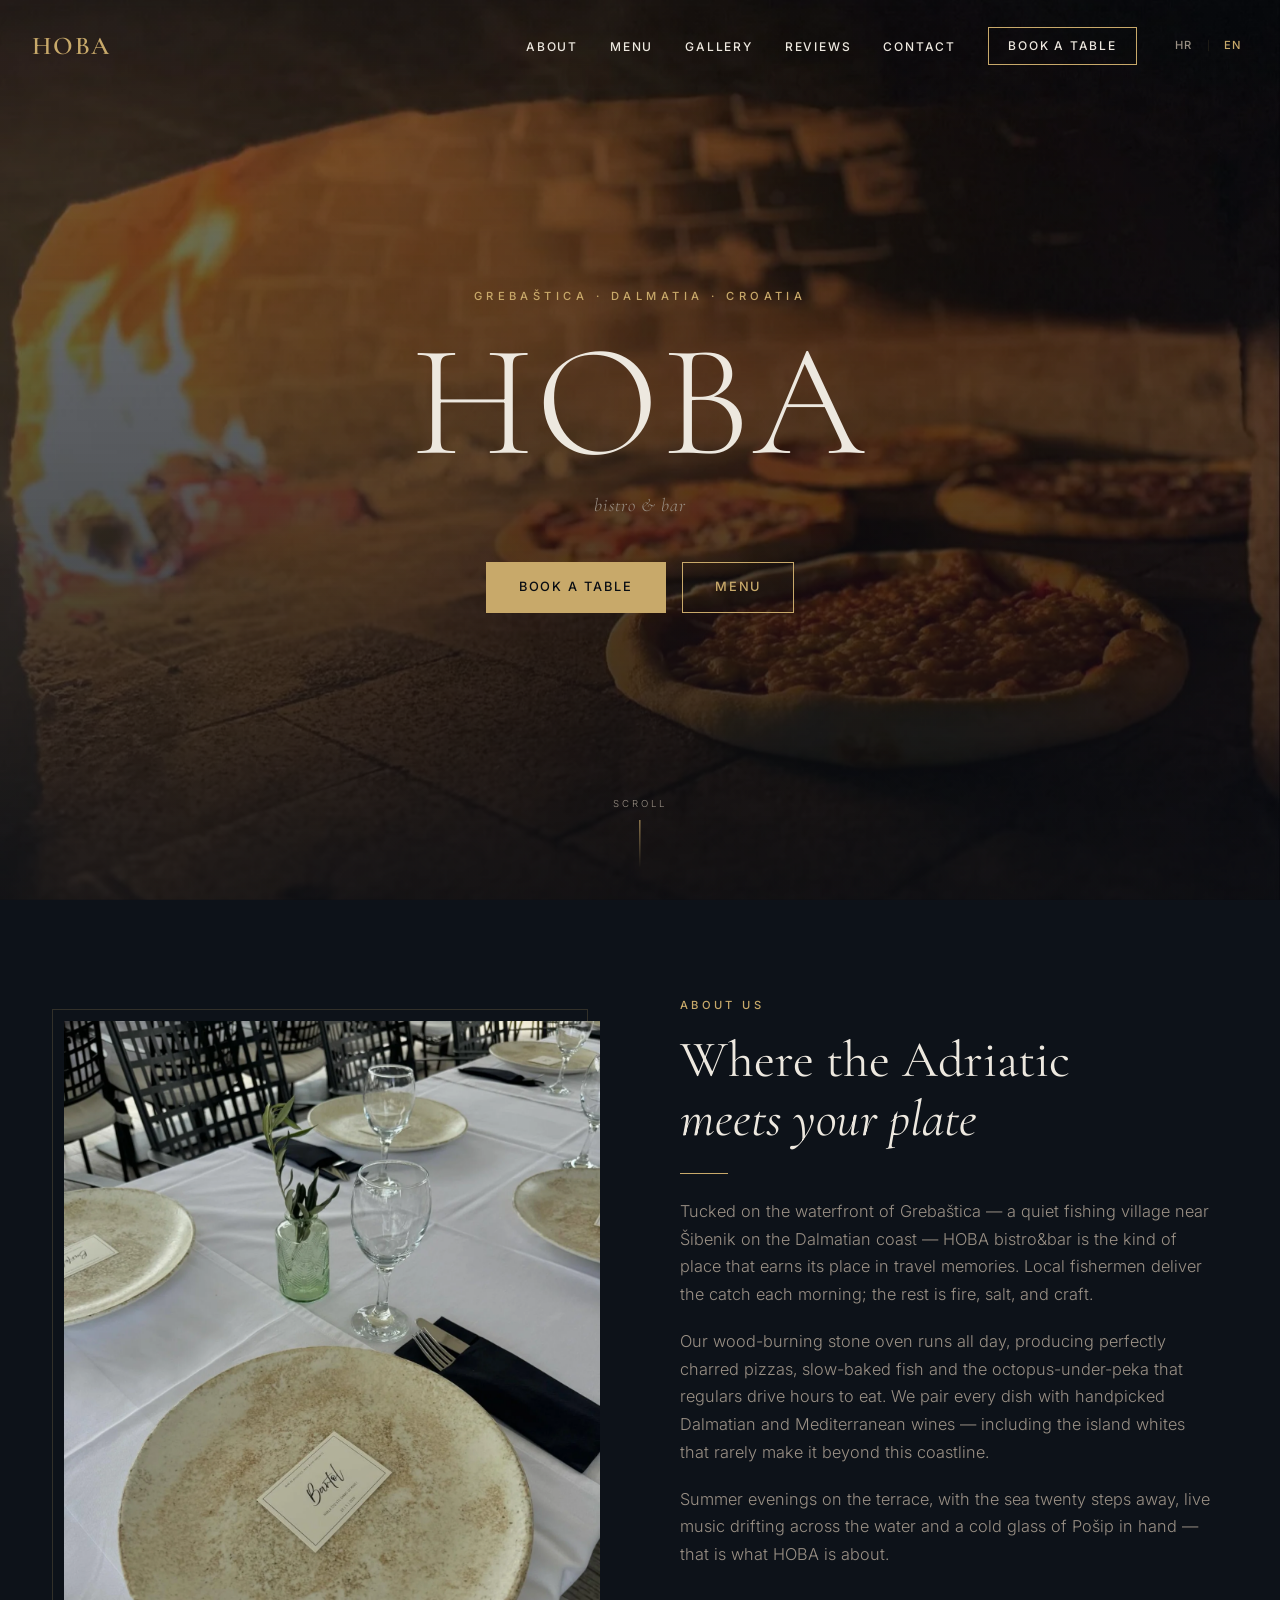
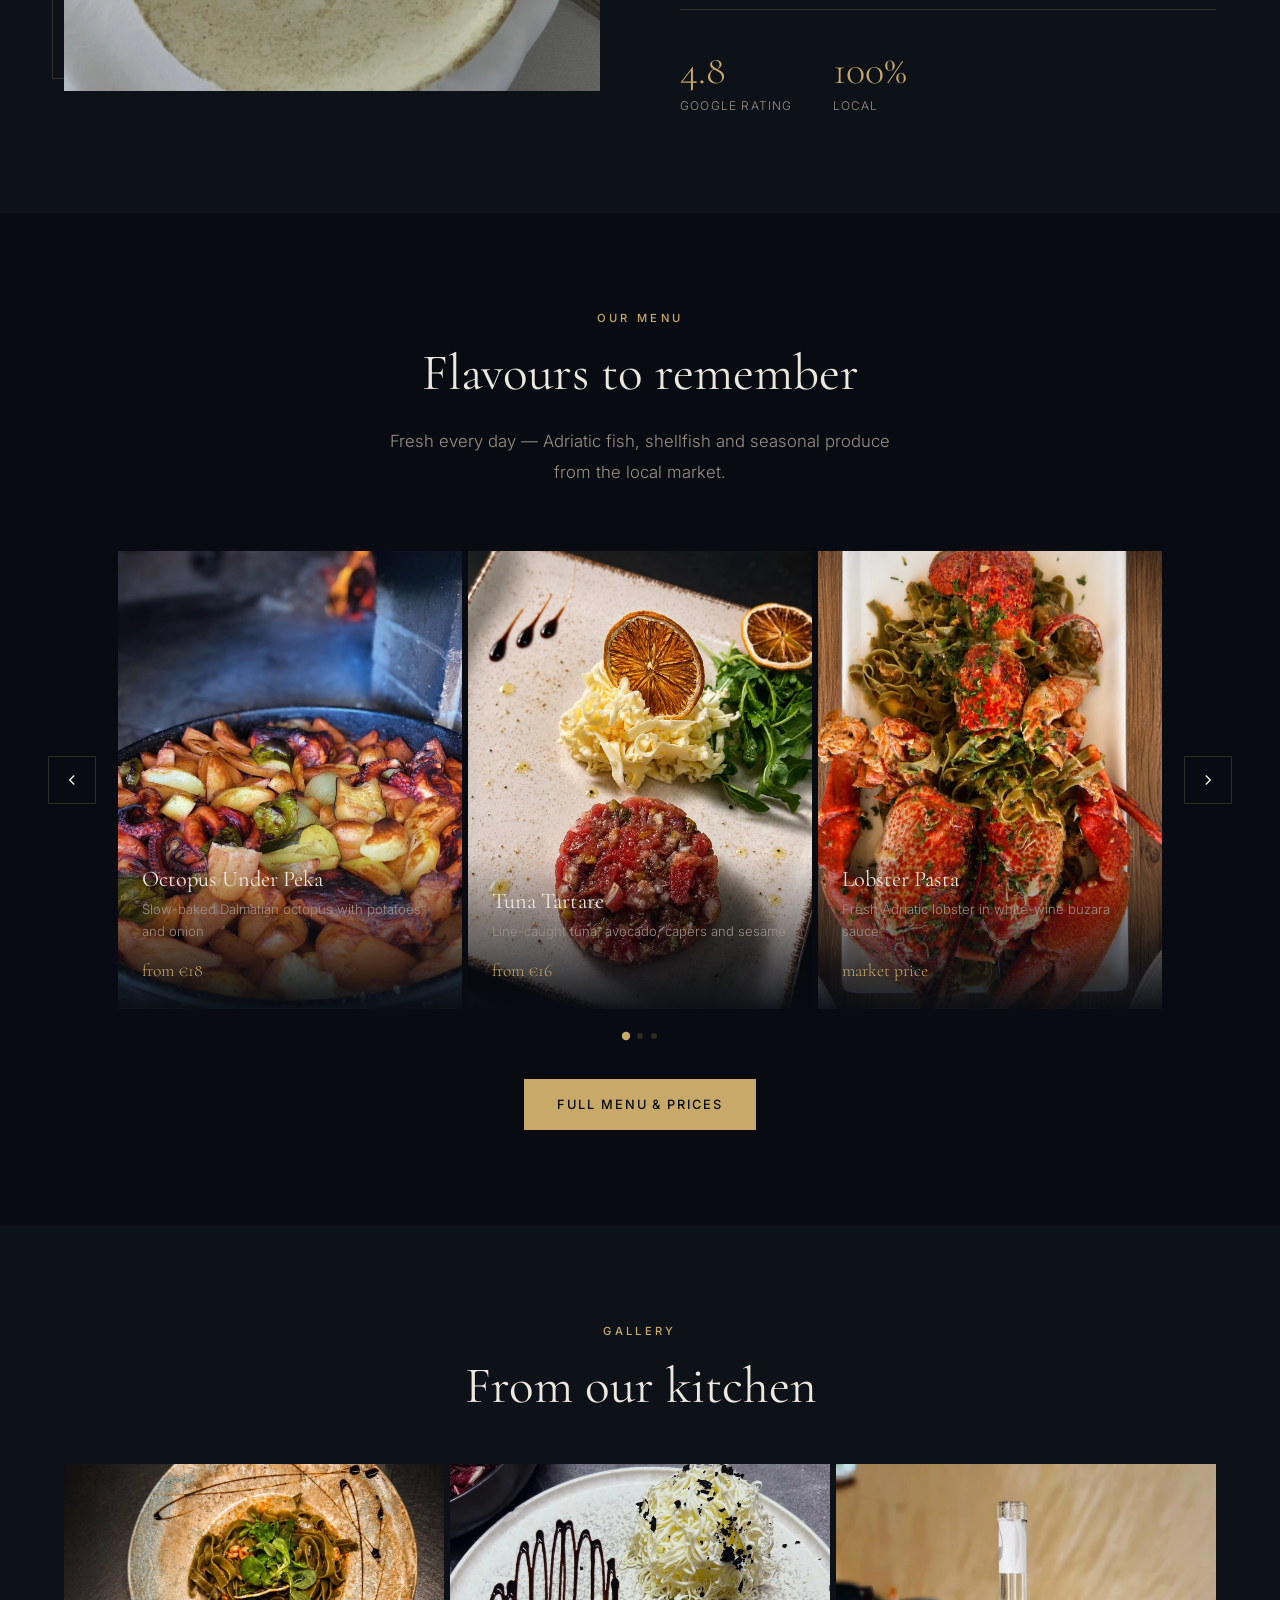
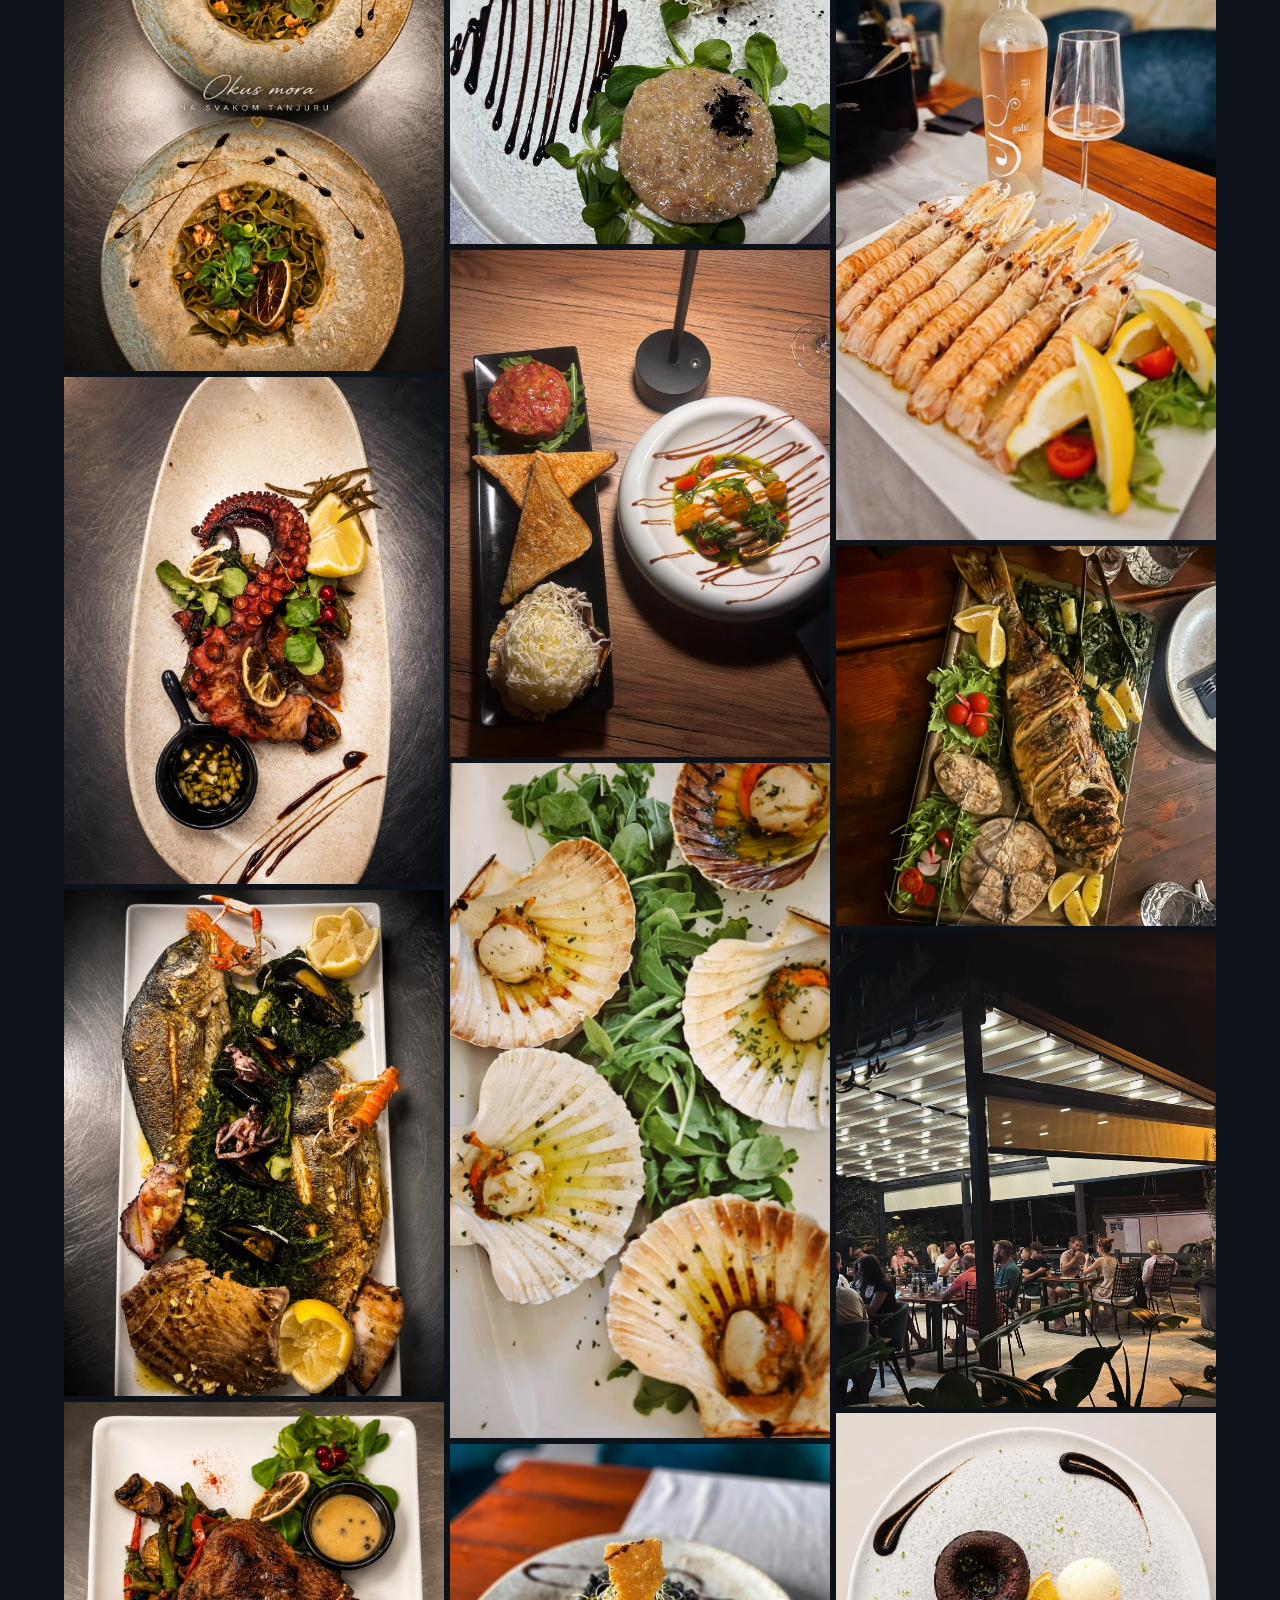
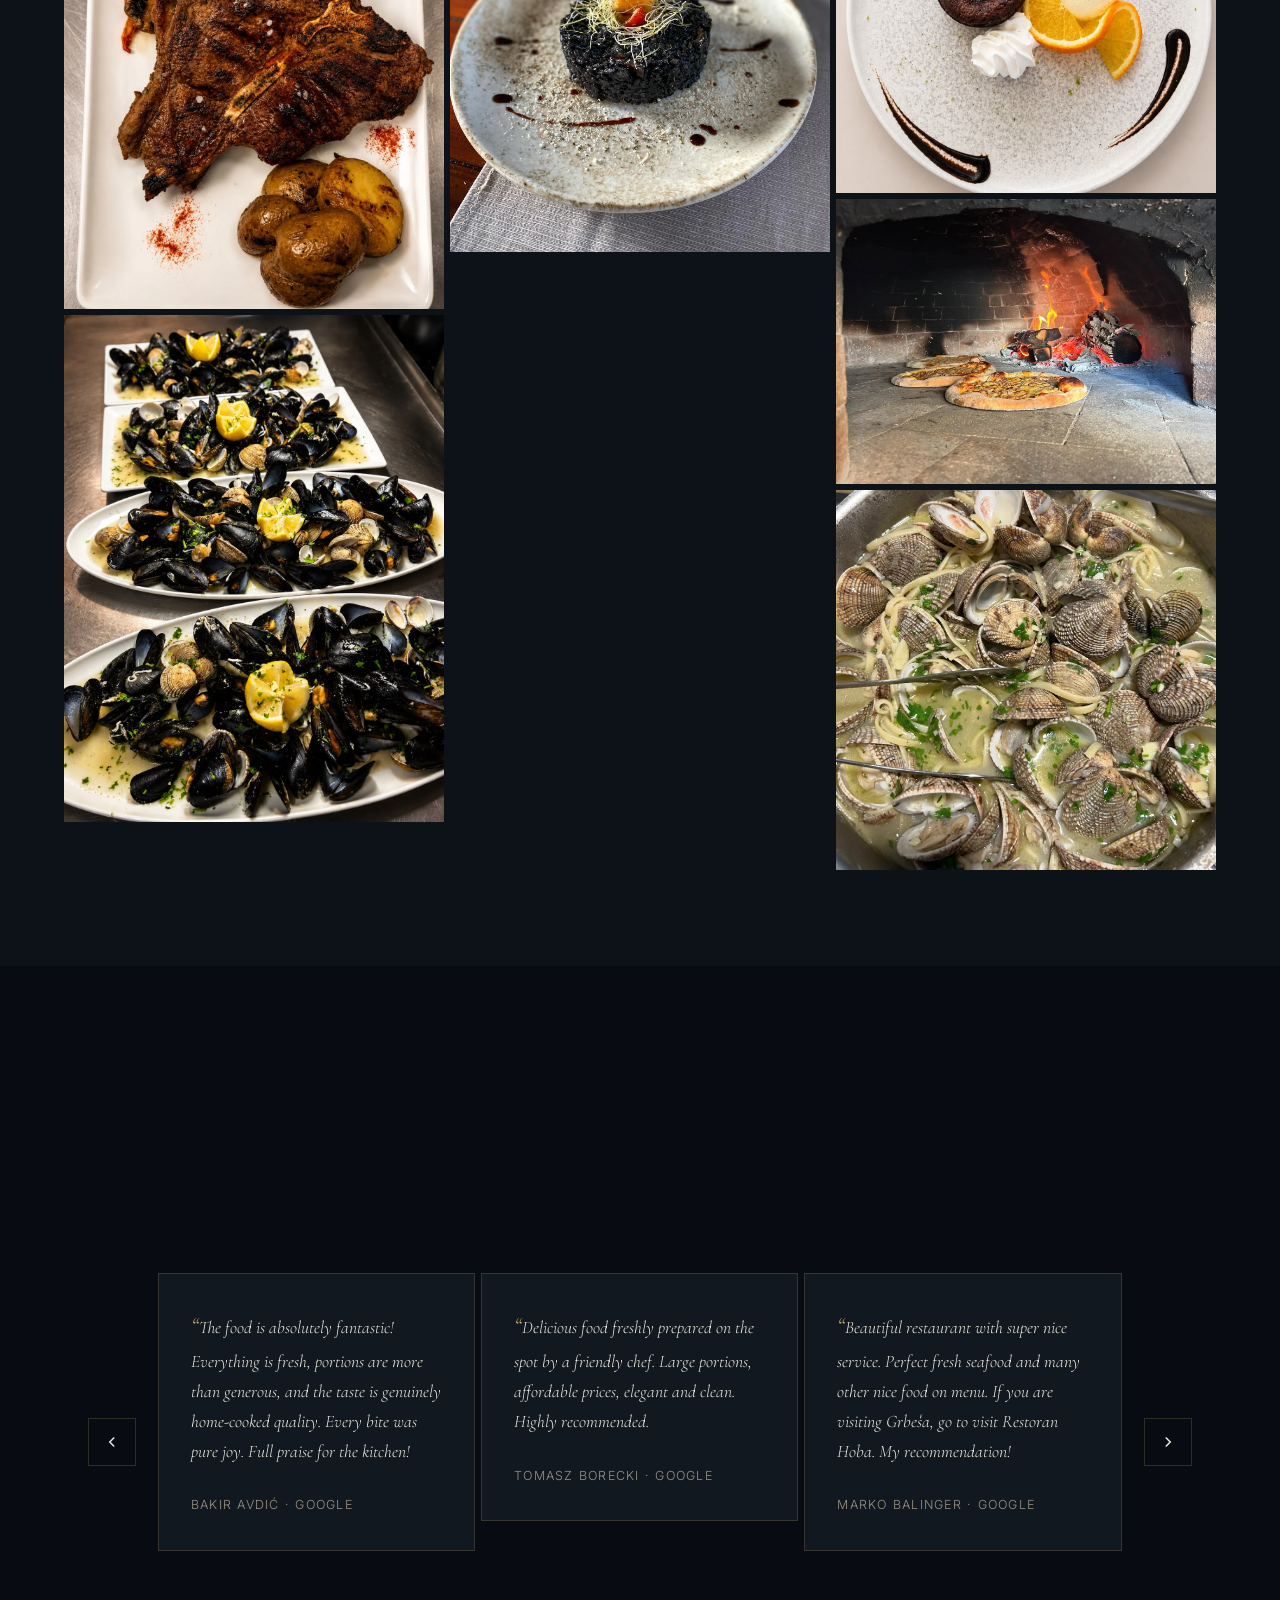
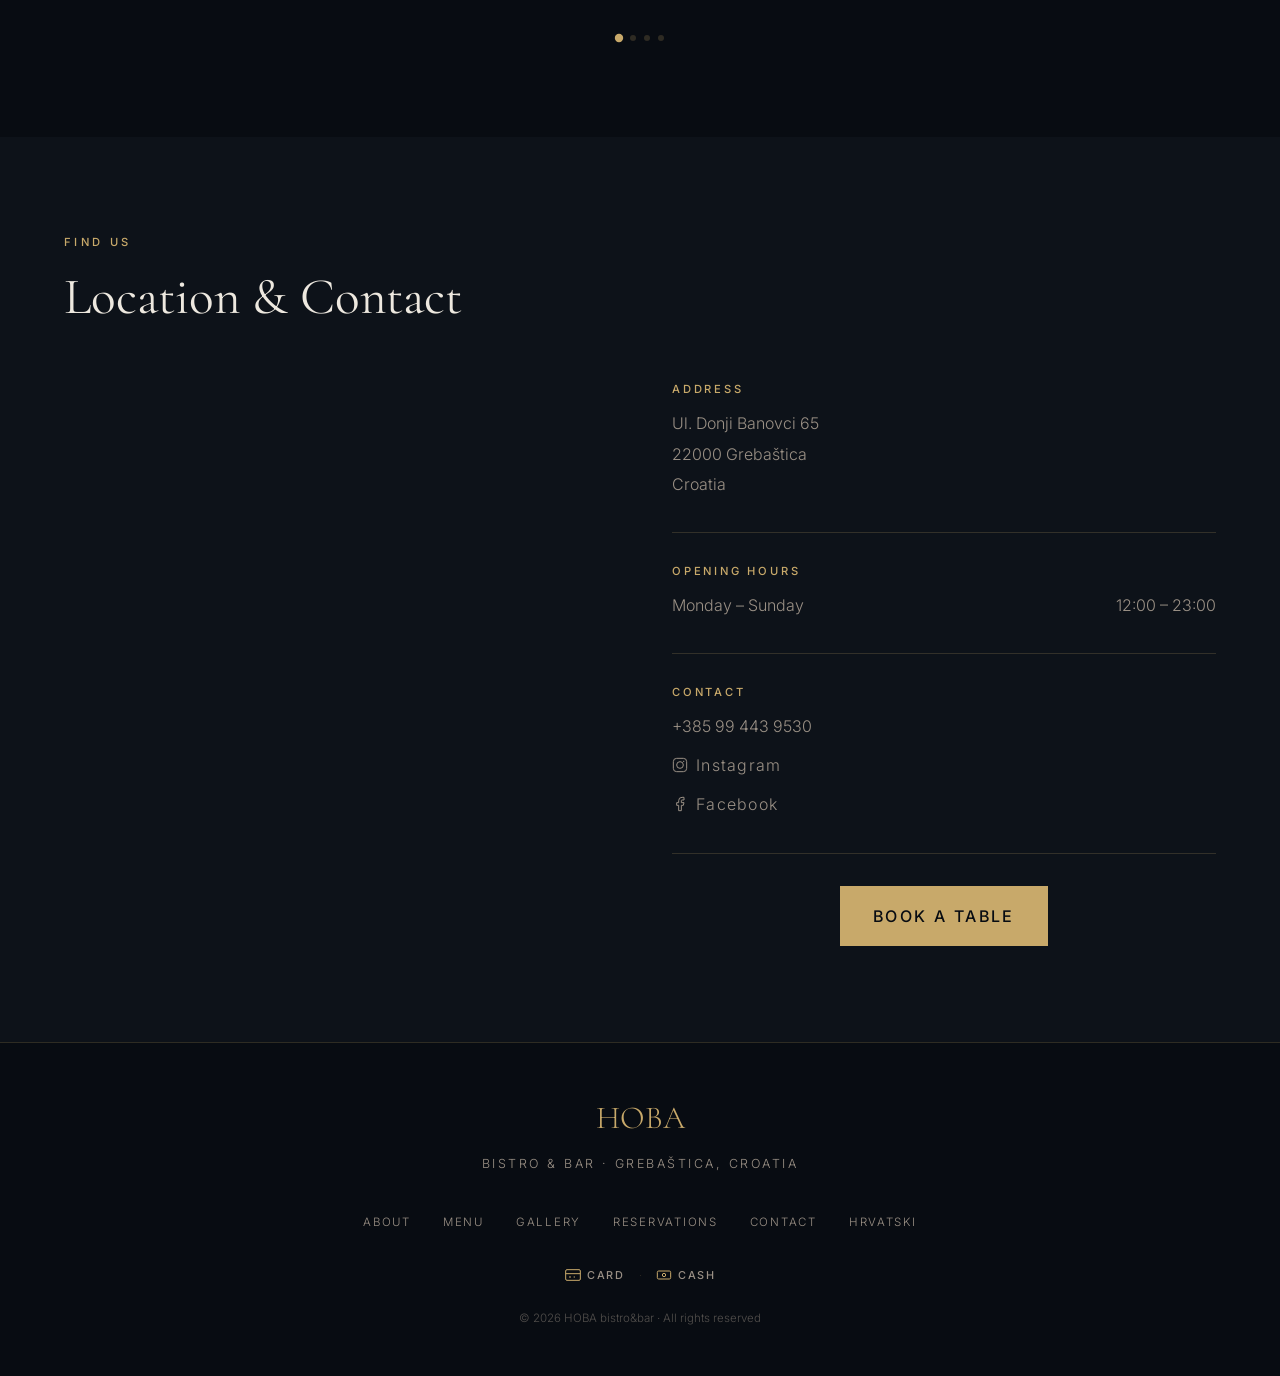
==== commit bfdbe224: "Sitni SEO ispravci i cleanup - Ispravi format broja telefona na E.164 (+385994439530, bez nule) - Is" ====
--- a/en/index.html
+++ b/en/index.html
@@ -45,7 +45,7 @@
     "description": "Restaurant in Grebaštica near Šibenik, Dalmatia. Fresh Adriatic seafood, wood-fired octopus, stone-oven pizza by the Croatian coast.",
     "image": "https://hobabistro.com/images/pizza-krusna-pec-2.webp",
     "url": "https://hobabistro.com/en/",
-    "telephone": "+3850994439530",
+    "telephone": "+385994439530",
     "address": {
       "@type": "PostalAddress",
       "streetAddress": "Ul. Donji Banovci 65",
@@ -270,7 +270,7 @@
 
         <div class="carousel-slide">
           <div class="menu-card">
-            <img class="menu-card-image" src="../images/biftek-gljive.webp" alt="Beef steak with mushrooms" loading="lazy" width="600" height="800">
+            <img class="menu-card-image" src="../images/biftek-gljive.webp" alt="Beef steak in green pepper sauce" loading="lazy" width="600" height="800">
             <div class="menu-card-info">
               <h3 class="menu-card-name">Beef Steak</h3>
               <p class="menu-card-desc">Steak in green pepper sauce</p>
@@ -304,180 +304,6 @@
     <a href="menu.html" class="btn btn-solid">Full menu &amp; prices</a>
   </div>
 
-
-  <div style="display:none"><!-- old grid hidden -->
-    <div class="menu-card fade-in" data-cat="predjela">
-      <img class="menu-card-image"
-           src="../images/tartar-tuna-1.webp"
-           alt="Fresh tuna tartare on black plate"
-           loading="lazy" width="600" height="800">
-      <div class="menu-card-info">
-        <h3 class="menu-card-name">Tuna Tartare</h3>
-        <p class="menu-card-desc">Line-caught tuna, avocado, capers, sesame and soy — a Dalmatian take on a classic</p>
-        <span class="menu-card-price">from €16</span>
-      </div>
-    </div>
-
-    <div class="menu-card fade-in fade-in-delay-1" data-cat="predjela">
-      <img class="menu-card-image"
-           src="../images/jakopske-kapice-ploca.webp"
-           alt="Scallops on Dalmatian stone plate"
-           loading="lazy" width="600" height="800">
-      <div class="menu-card-info">
-        <h3 class="menu-card-name">Scallops</h3>
-        <p class="menu-card-desc">Pan-seared scallops with olive oil, garlic and fresh parsley</p>
-        <span class="menu-card-price">from €18</span>
-      </div>
-    </div>
-
-    <div class="menu-card fade-in fade-in-delay-2" data-cat="predjela">
-      <img class="menu-card-image"
-           src="../images/hladna-predjela-ploca-2.webp"
-           alt="Charcuterie board with prosciutto and cheese"
-           loading="lazy" width="600" height="800">
-      <div class="menu-card-info">
-        <h3 class="menu-card-name">Charcuterie Board</h3>
-        <p class="menu-card-desc">Local prosciutto, Pag island cheese, salami and olives — for two</p>
-        <span class="menu-card-price">from €14</span>
-      </div>
-    </div>
-
-    <!-- SEAFOOD -->
-    <div class="menu-card fade-in" data-cat="morski-plodovi">
-      <img class="menu-card-image"
-           src="../images/hobotnica-krusna-pec-tava.webp"
-           alt="Dalmatian wood-fired octopus in black pan with vegetables"
-           loading="lazy" width="600" height="800">
-      <div class="menu-card-info">
-        <h3 class="menu-card-name">Octopus Under Peka</h3>
-        <p class="menu-card-desc">Slow-baked Dalmatian octopus with potatoes, onion and Mediterranean herbs</p>
-        <span class="menu-card-price">from €18</span>
-      </div>
-    </div>
-
-    <div class="menu-card fade-in fade-in-delay-1" data-cat="morski-plodovi">
-      <img class="menu-card-image"
-           src="../images/jastog-tjestenina.webp"
-           alt="Adriatic lobster pasta in white wine sauce"
-           loading="lazy" width="600" height="800">
-      <div class="menu-card-info">
-        <h3 class="menu-card-name">Lobster Pasta</h3>
-        <p class="menu-card-desc">Fresh Adriatic lobster with handmade pasta in a white-wine buzara sauce</p>
-        <span class="menu-card-price">market price</span>
-      </div>
-    </div>
-
-    <div class="menu-card fade-in fade-in-delay-2" data-cat="morski-plodovi">
-      <img class="menu-card-image"
-           src="../images/crni-rizoto.webp"
-           alt="Black squid-ink risotto with seafood"
-           loading="lazy" width="600" height="800">
-      <div class="menu-card-info">
-        <h3 class="menu-card-name">Black Risotto</h3>
-        <p class="menu-card-desc">Squid-ink risotto with king prawns and fresh Adriatic seafood</p>
-        <span class="menu-card-price">from €16</span>
-      </div>
-    </div>
-
-    <div class="menu-card fade-in fade-in-delay-3" data-cat="morski-plodovi">
-      <img class="menu-card-image"
-           src="../images/skampi-na-zaru-2.webp"
-           alt="Grilled king prawns"
-           loading="lazy" width="600" height="800">
-      <div class="menu-card-info">
-        <h3 class="menu-card-name">Grilled King Prawns</h3>
-        <p class="menu-card-desc">Fresh Adriatic prawns with extra-virgin olive oil and lemon</p>
-        <span class="menu-card-price">from €18</span>
-      </div>
-    </div>
-
-    <div class="menu-card fade-in" data-cat="morski-plodovi">
-      <img class="menu-card-image"
-           src="../images/vongole-spageti-tava.webp"
-           alt="Spaghetti vongole in pan"
-           loading="lazy" width="600" height="800">
-      <div class="menu-card-info">
-        <h3 class="menu-card-name">Spaghetti Vongole</h3>
-        <p class="menu-card-desc">Clams, white wine, garlic and parsley — a timeless coastal classic</p>
-        <span class="menu-card-price">from €15</span>
-      </div>
-    </div>
-
-    <!-- PIZZA -->
-    <div class="menu-card fade-in" data-cat="pizza">
-      <img class="menu-card-image"
-           src="../images/pizza-prsut-krusna-pec.webp"
-           alt="Prosciutto pizza from the wood-fired stone oven"
-           loading="lazy" width="600" height="800">
-      <div class="menu-card-info">
-        <h3 class="menu-card-name">Prosciutto Pizza</h3>
-        <p class="menu-card-desc">Thin-crust dough, San Marzano tomato, local cheese, prosciutto and rocket</p>
-        <span class="menu-card-price">from €14</span>
-      </div>
-    </div>
-
-    <div class="menu-card fade-in fade-in-delay-1" data-cat="pizza">
-      <img class="menu-card-image"
-           src="../images/pizza-gljive-luk.webp"
-           alt="Mushroom and onion pizza from the stone oven"
-           loading="lazy" width="600" height="800">
-      <div class="menu-card-info">
-        <h3 class="menu-card-name">Mushroom Pizza</h3>
-        <p class="menu-card-desc">White base, mushrooms, caramelised onion and fresh herbs</p>
-        <span class="menu-card-price">from €12</span>
-      </div>
-    </div>
-
-    <!-- MEAT -->
-    <div class="menu-card fade-in" data-cat="meso">
-      <img class="menu-card-image"
-           src="../images/biftek-gljive.webp"
-           alt="Beef steak with wild mushrooms"
-           loading="lazy" width="600" height="800">
-      <div class="menu-card-info">
-        <h3 class="menu-card-name">Beef Steak</h3>
-        <p class="menu-card-desc">Dry-aged steak with wild mushroom sauce and roasted potatoes</p>
-        <span class="menu-card-price">from €26</span>
-      </div>
-    </div>
-
-    <div class="menu-card fade-in fade-in-delay-1" data-cat="meso">
-      <img class="menu-card-image"
-           src="../images/janjetina-ispod-peke.webp"
-           alt="Slow-roasted lamb under peka"
-           loading="lazy" width="600" height="800">
-      <div class="menu-card-info">
-        <h3 class="menu-card-name">Lamb Under Peka</h3>
-        <p class="menu-card-desc">Slow-roasted young lamb with rosemary and potatoes — order one day ahead</p>
-        <span class="menu-card-price">from €24</span>
-      </div>
-    </div>
-
-    <!-- DESSERTS -->
-    <div class="menu-card fade-in" data-cat="deserti">
-      <img class="menu-card-image"
-           src="../images/cokoladni-lava-cake-3.webp"
-           alt="Chocolate lava cake with vanilla ice cream"
-           loading="lazy" width="600" height="800">
-      <div class="menu-card-info">
-        <h3 class="menu-card-name">Chocolate Lava Cake</h3>
-        <p class="menu-card-desc">Warm chocolate cake with molten centre and vanilla ice cream</p>
-        <span class="menu-card-price">€7</span>
-      </div>
-    </div>
-
-    <div class="menu-card fade-in fade-in-delay-1" data-cat="deserti">
-      <img class="menu-card-image"
-           src="../images/palacinka-bobicasto-voce.webp"
-           alt="Crêpes with Nutella and jam"
-           loading="lazy" width="600" height="800">
-      <div class="menu-card-info">
-        <h3 class="menu-card-name">Crêpes</h3>
-        <p class="menu-card-desc">Homemade crêpes with Nutella or jam</p>
-        <span class="menu-card-price">€7</span>
-      </div>
-    </div>
-  </div>
 </section>
 
 <!-- ===== GALLERY ===== -->
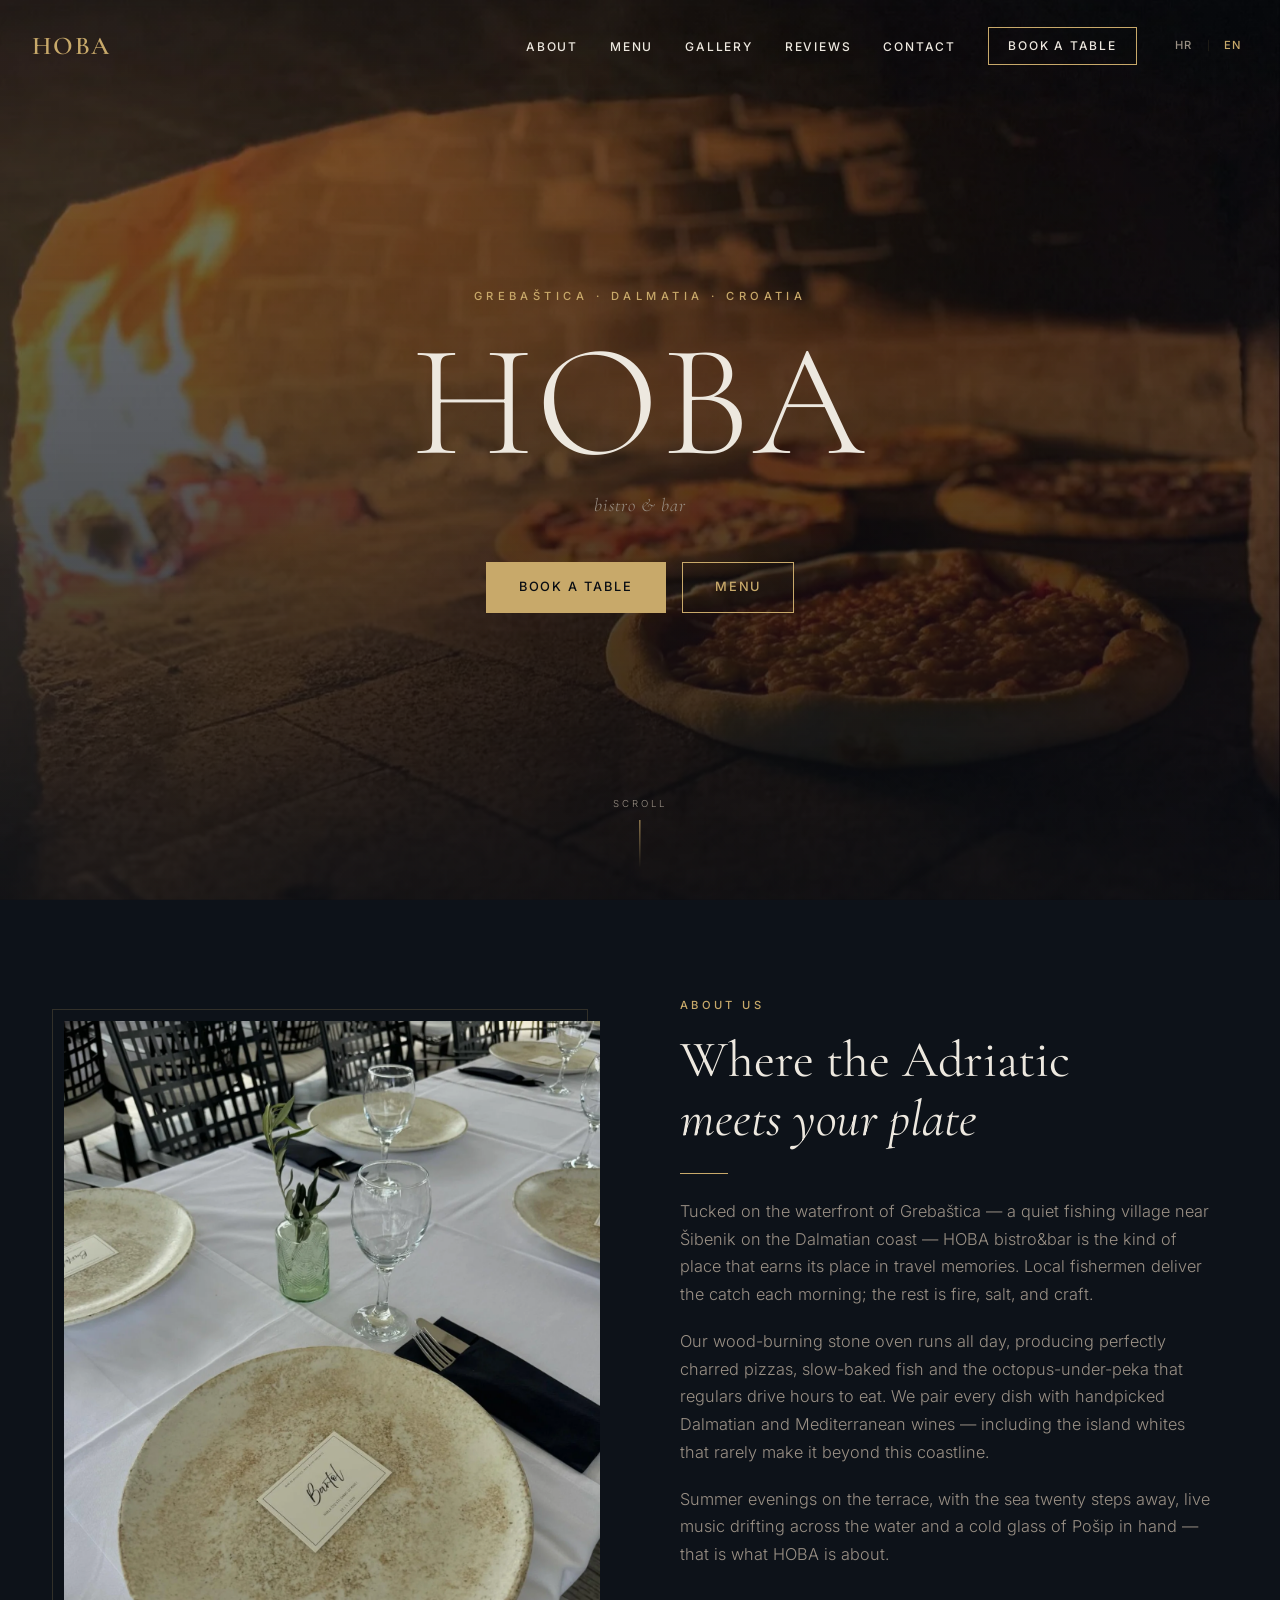
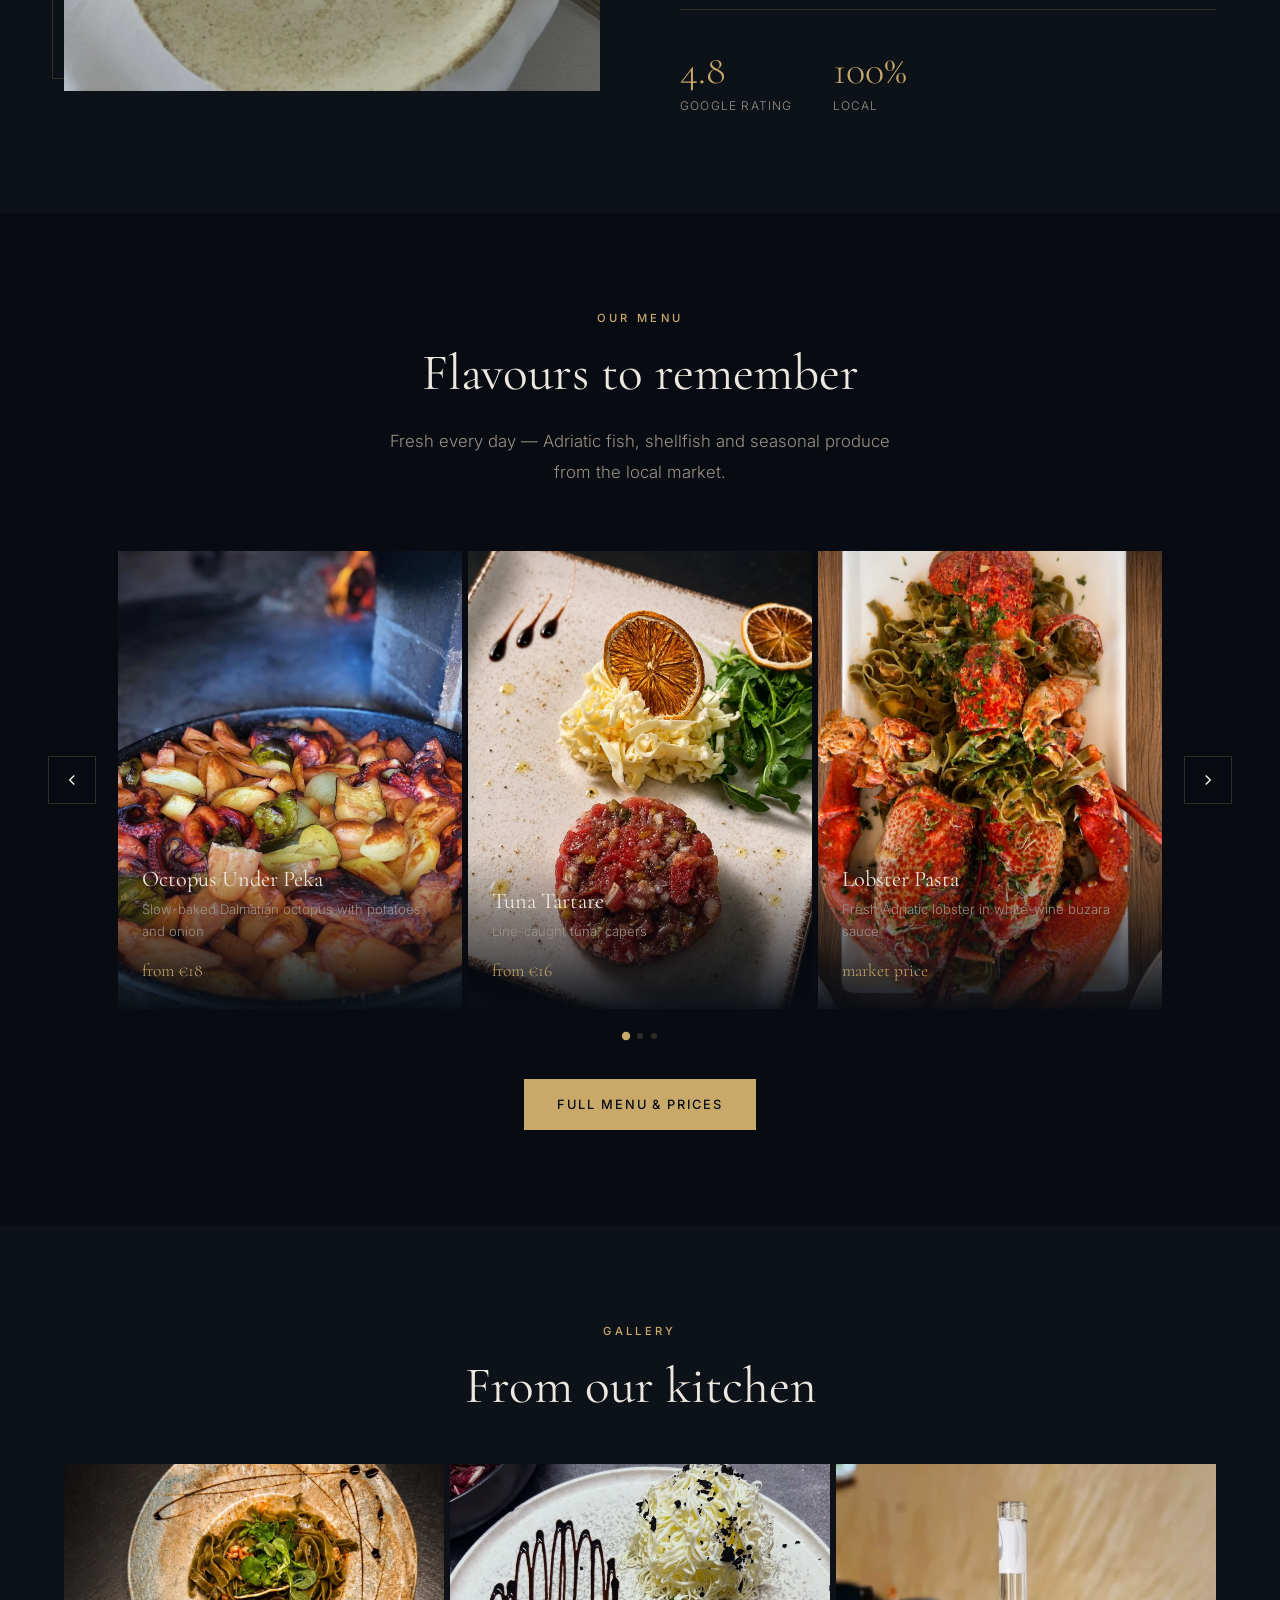
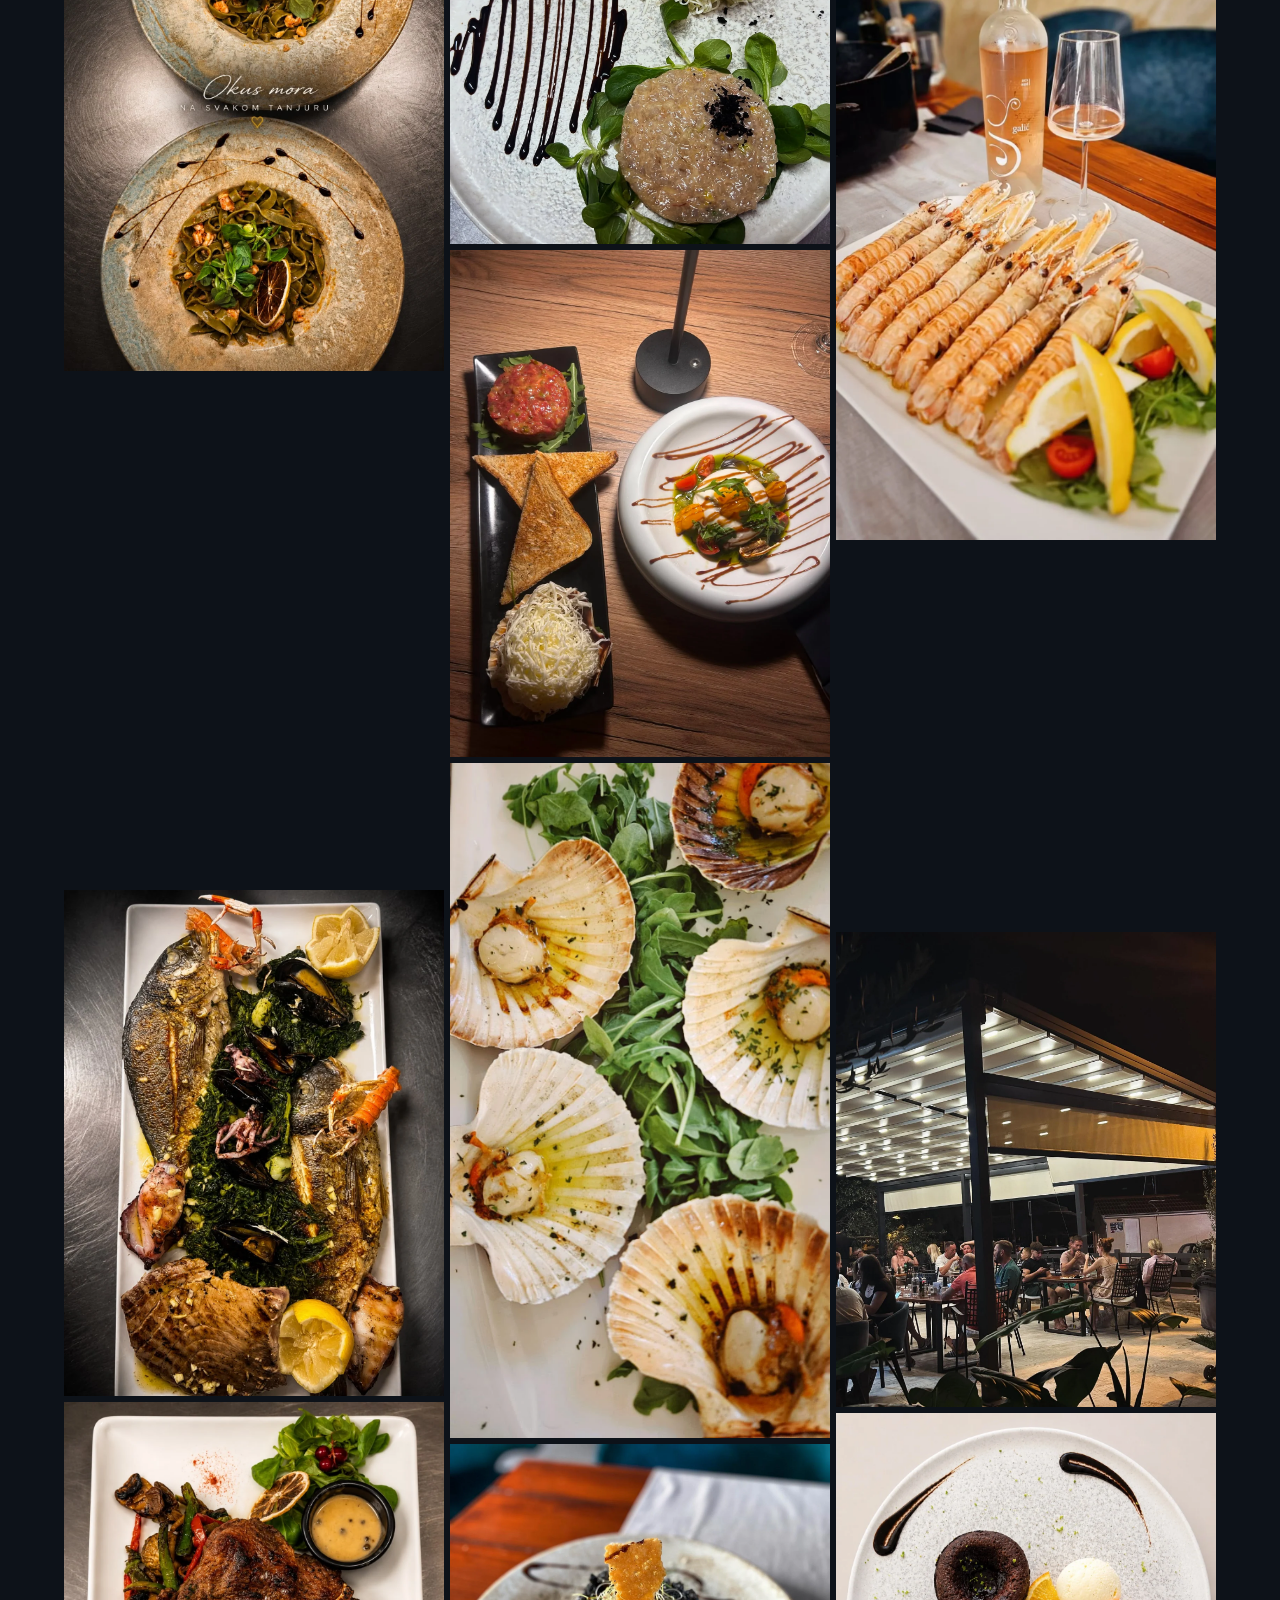
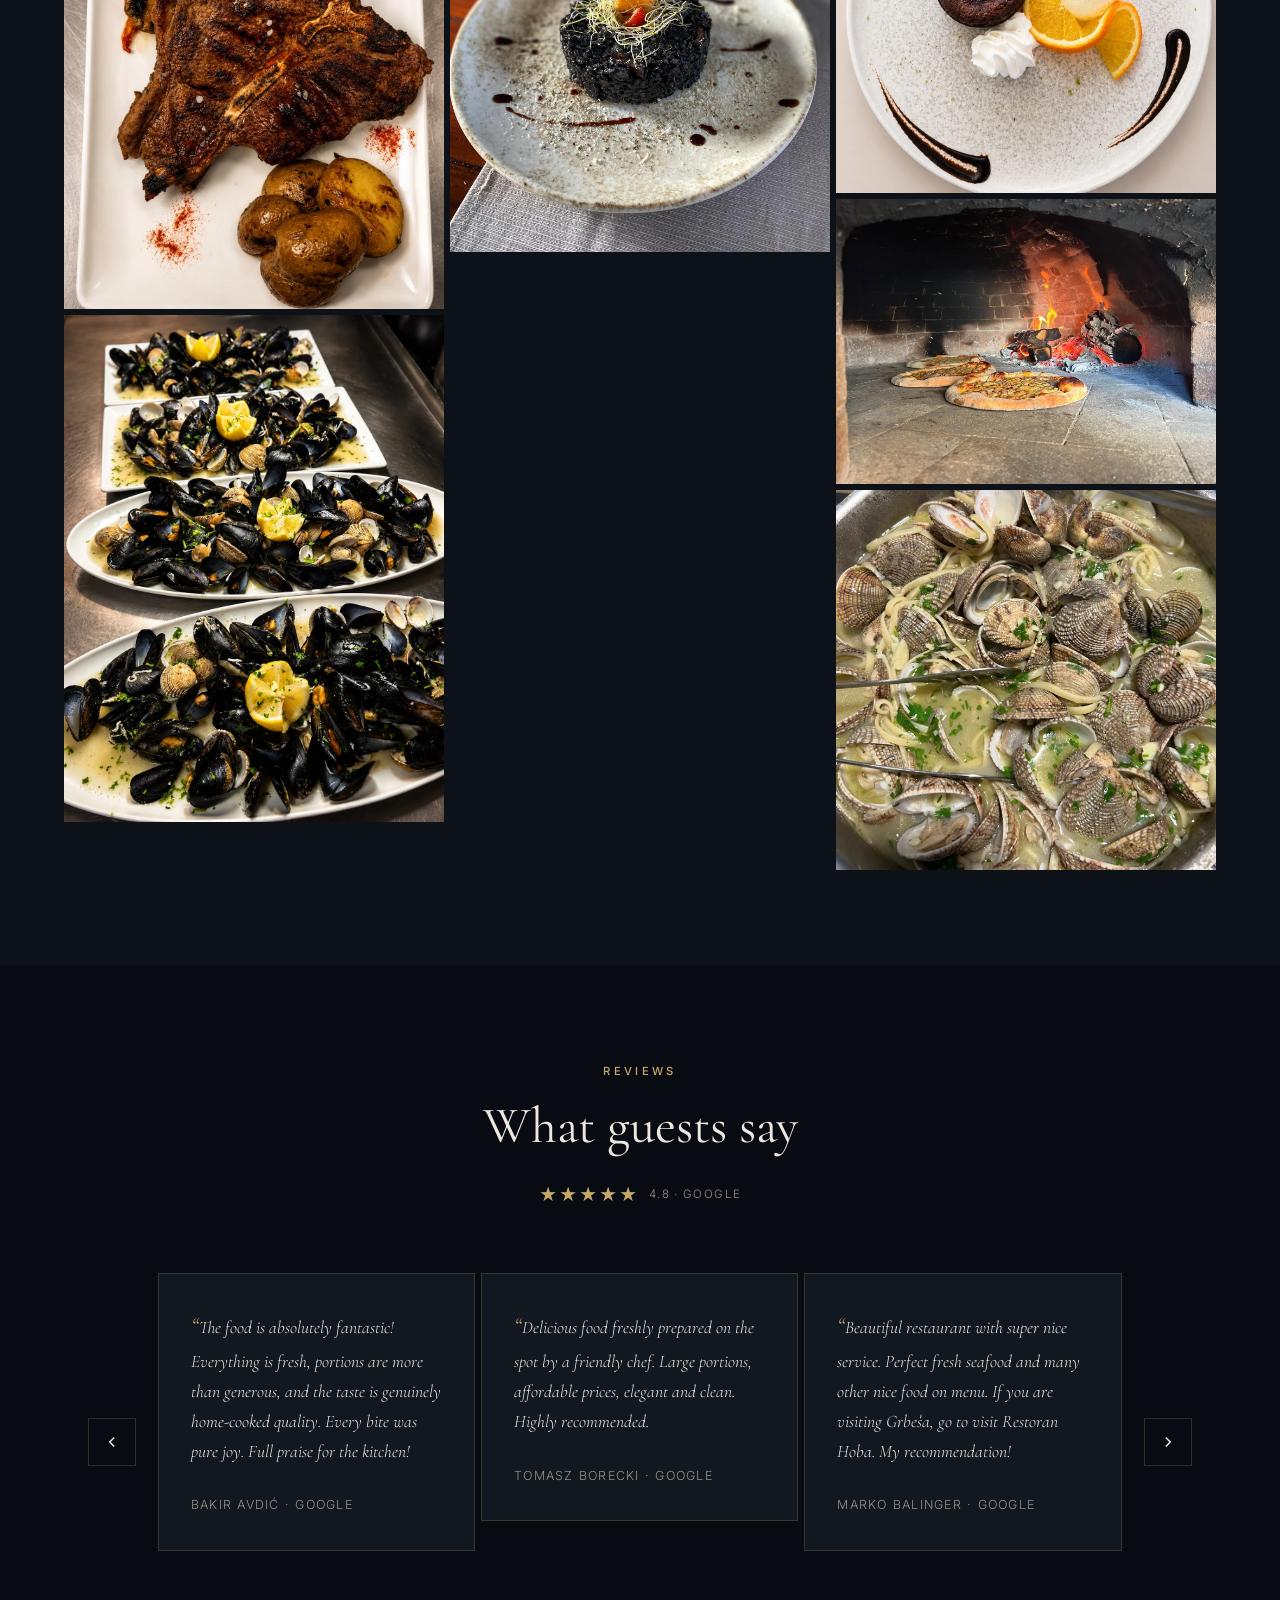
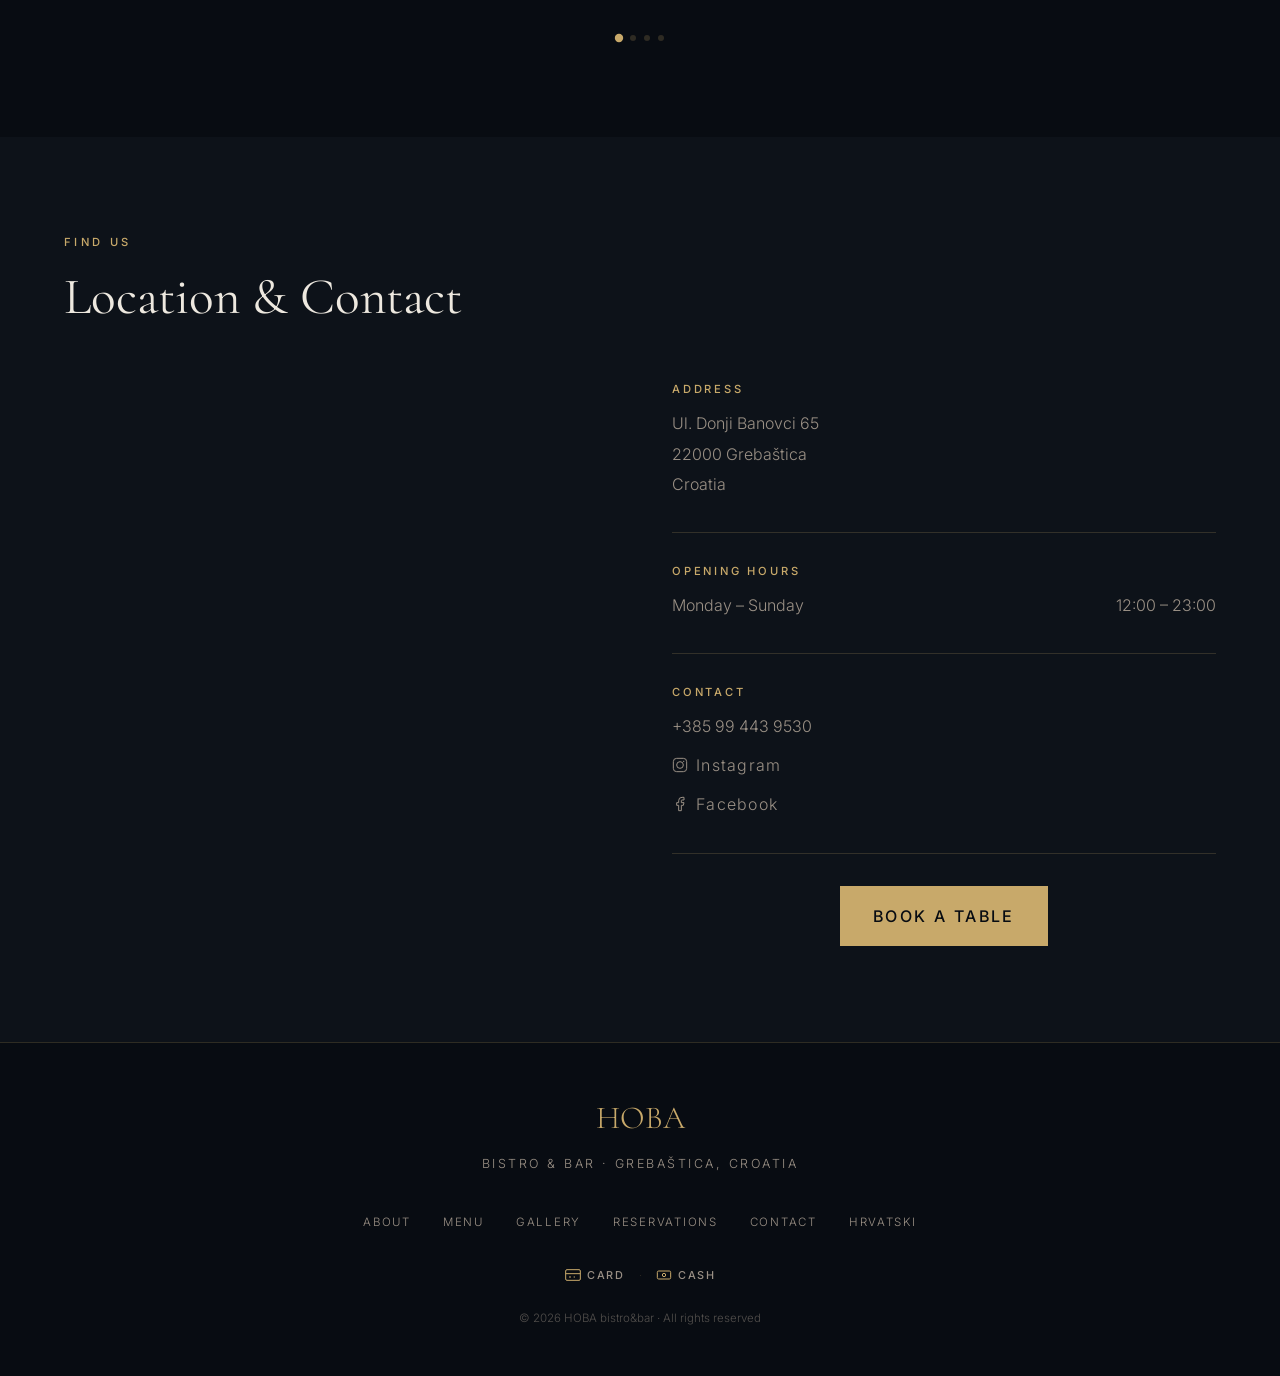
==== commit 6a33d311: "fix" ====
--- a/en/index.html
+++ b/en/index.html
@@ -207,7 +207,7 @@
             <img class="menu-card-image" src="../images/tartar-tuna-1.webp" alt="Fresh tuna tartare" loading="lazy" width="600" height="800">
             <div class="menu-card-info">
               <h3 class="menu-card-name">Tuna Tartare</h3>
-              <p class="menu-card-desc">Line-caught tuna, avocado, capers and sesame</p>
+              <p class="menu-card-desc">Line-caught tuna, capers</p>
               <span class="menu-card-price">from €16</span>
             </div>
           </div>
@@ -240,7 +240,7 @@
             <img class="menu-card-image" src="../images/crni-rizoto.webp" alt="Black risotto" loading="lazy" width="600" height="800">
             <div class="menu-card-info">
               <h3 class="menu-card-name">Black Risotto</h3>
-              <p class="menu-card-desc">Squid ink, king prawns and fresh Adriatic seafood</p>
+              <p class="menu-card-desc">Squid ink and fresh Adriatic seafood</p>
               <span class="menu-card-price">from €16</span>
             </div>
           </div>
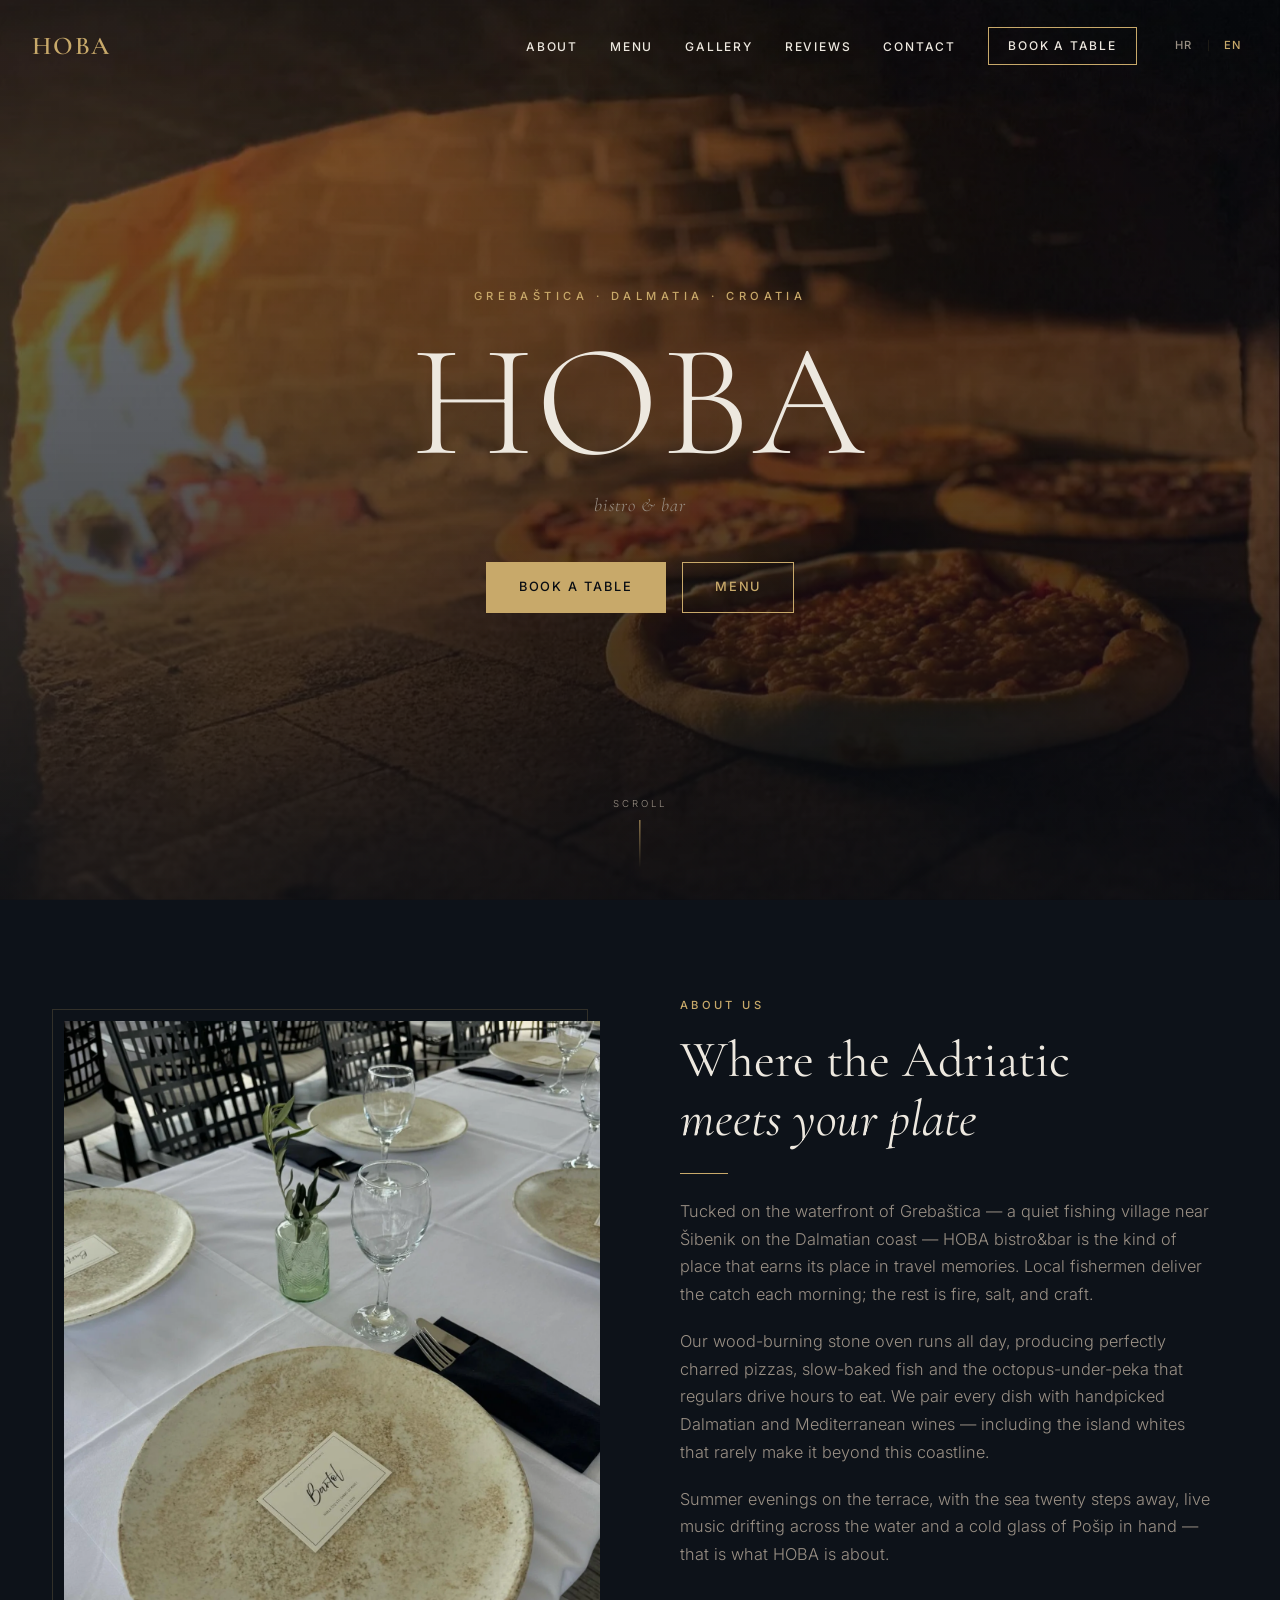
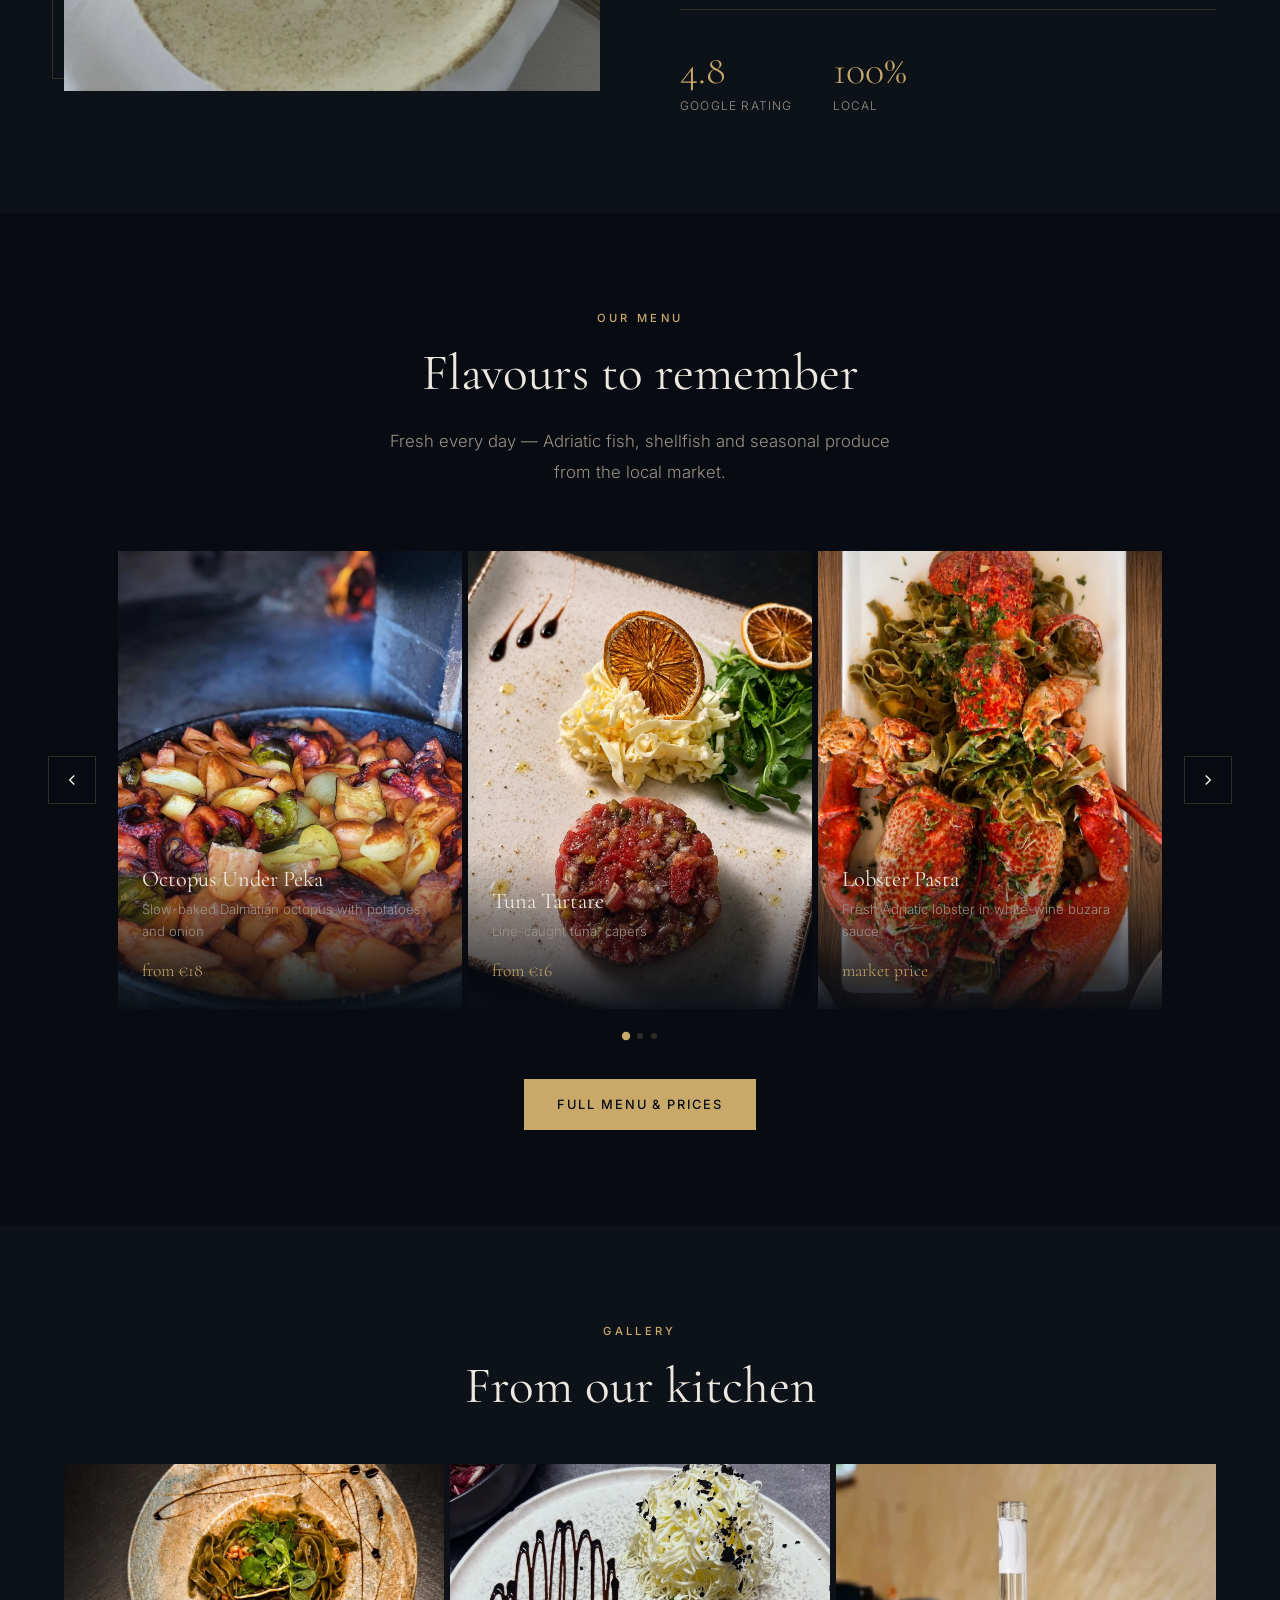
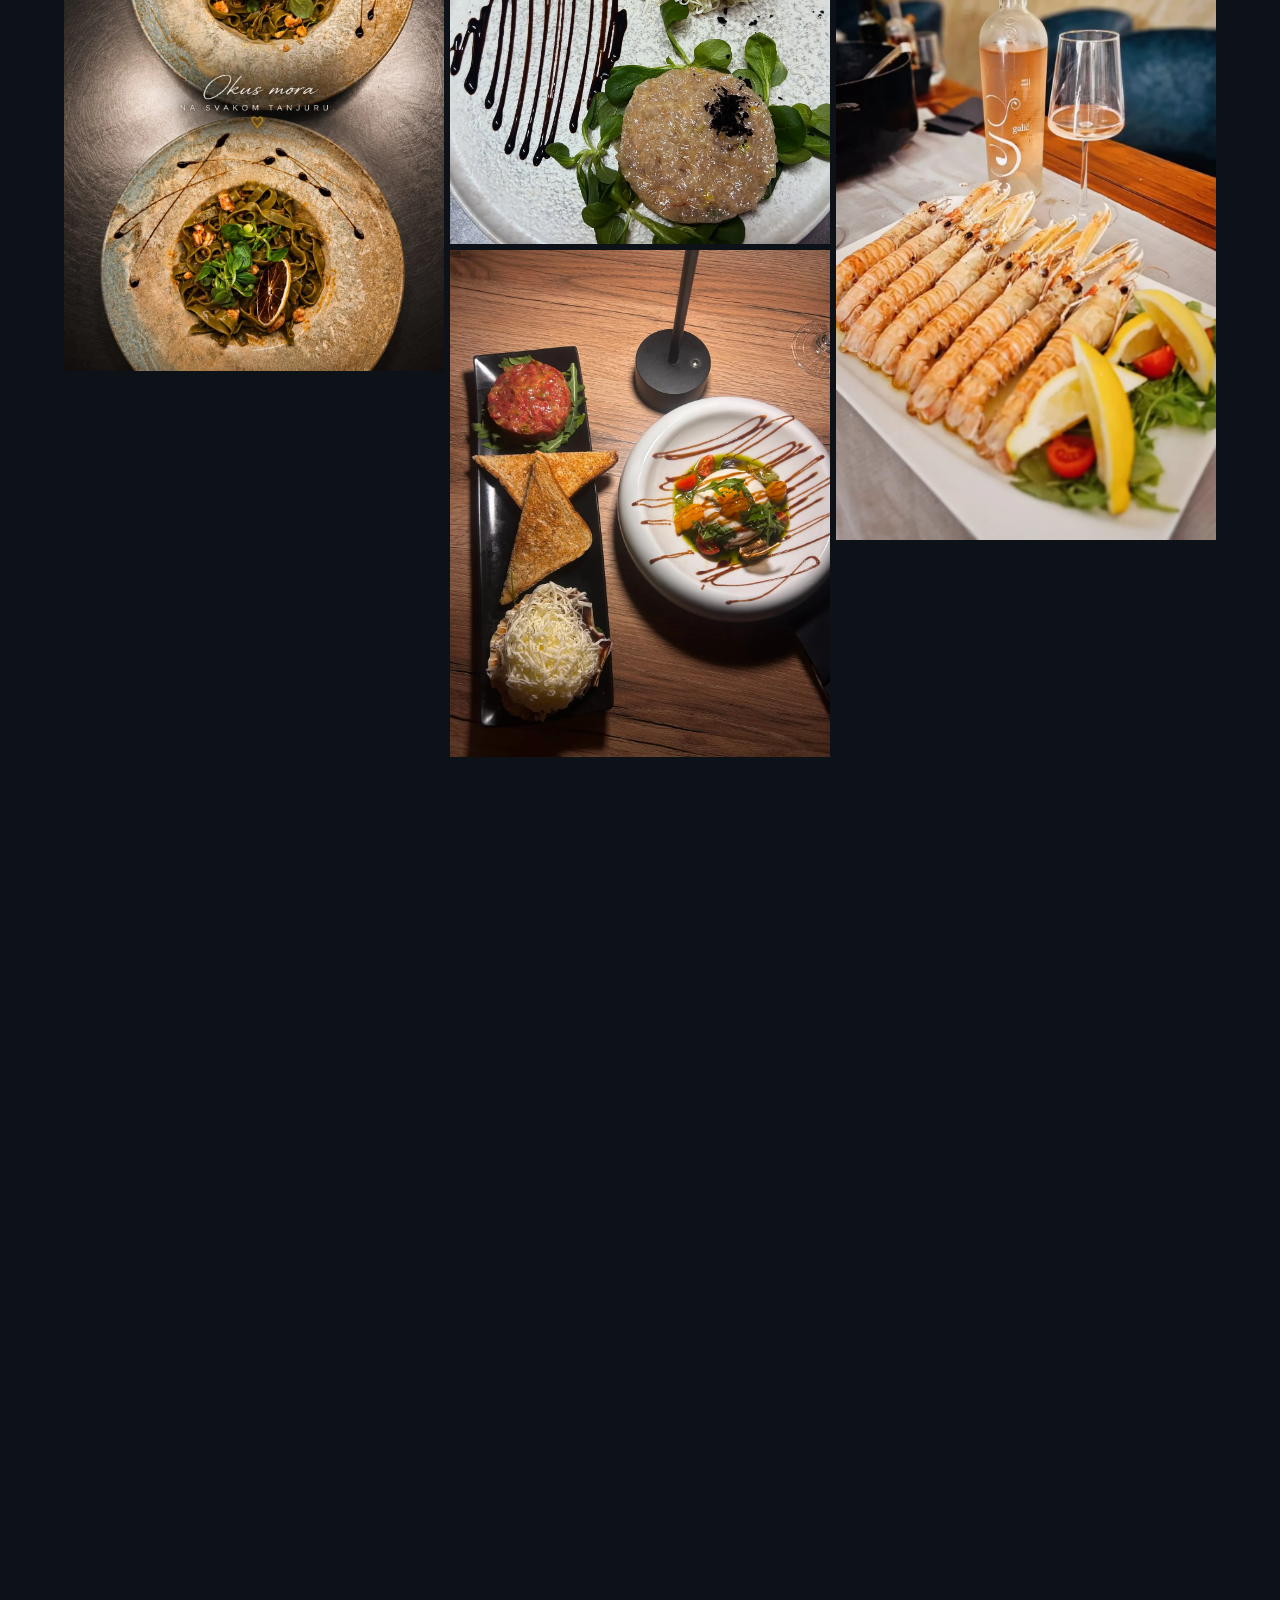
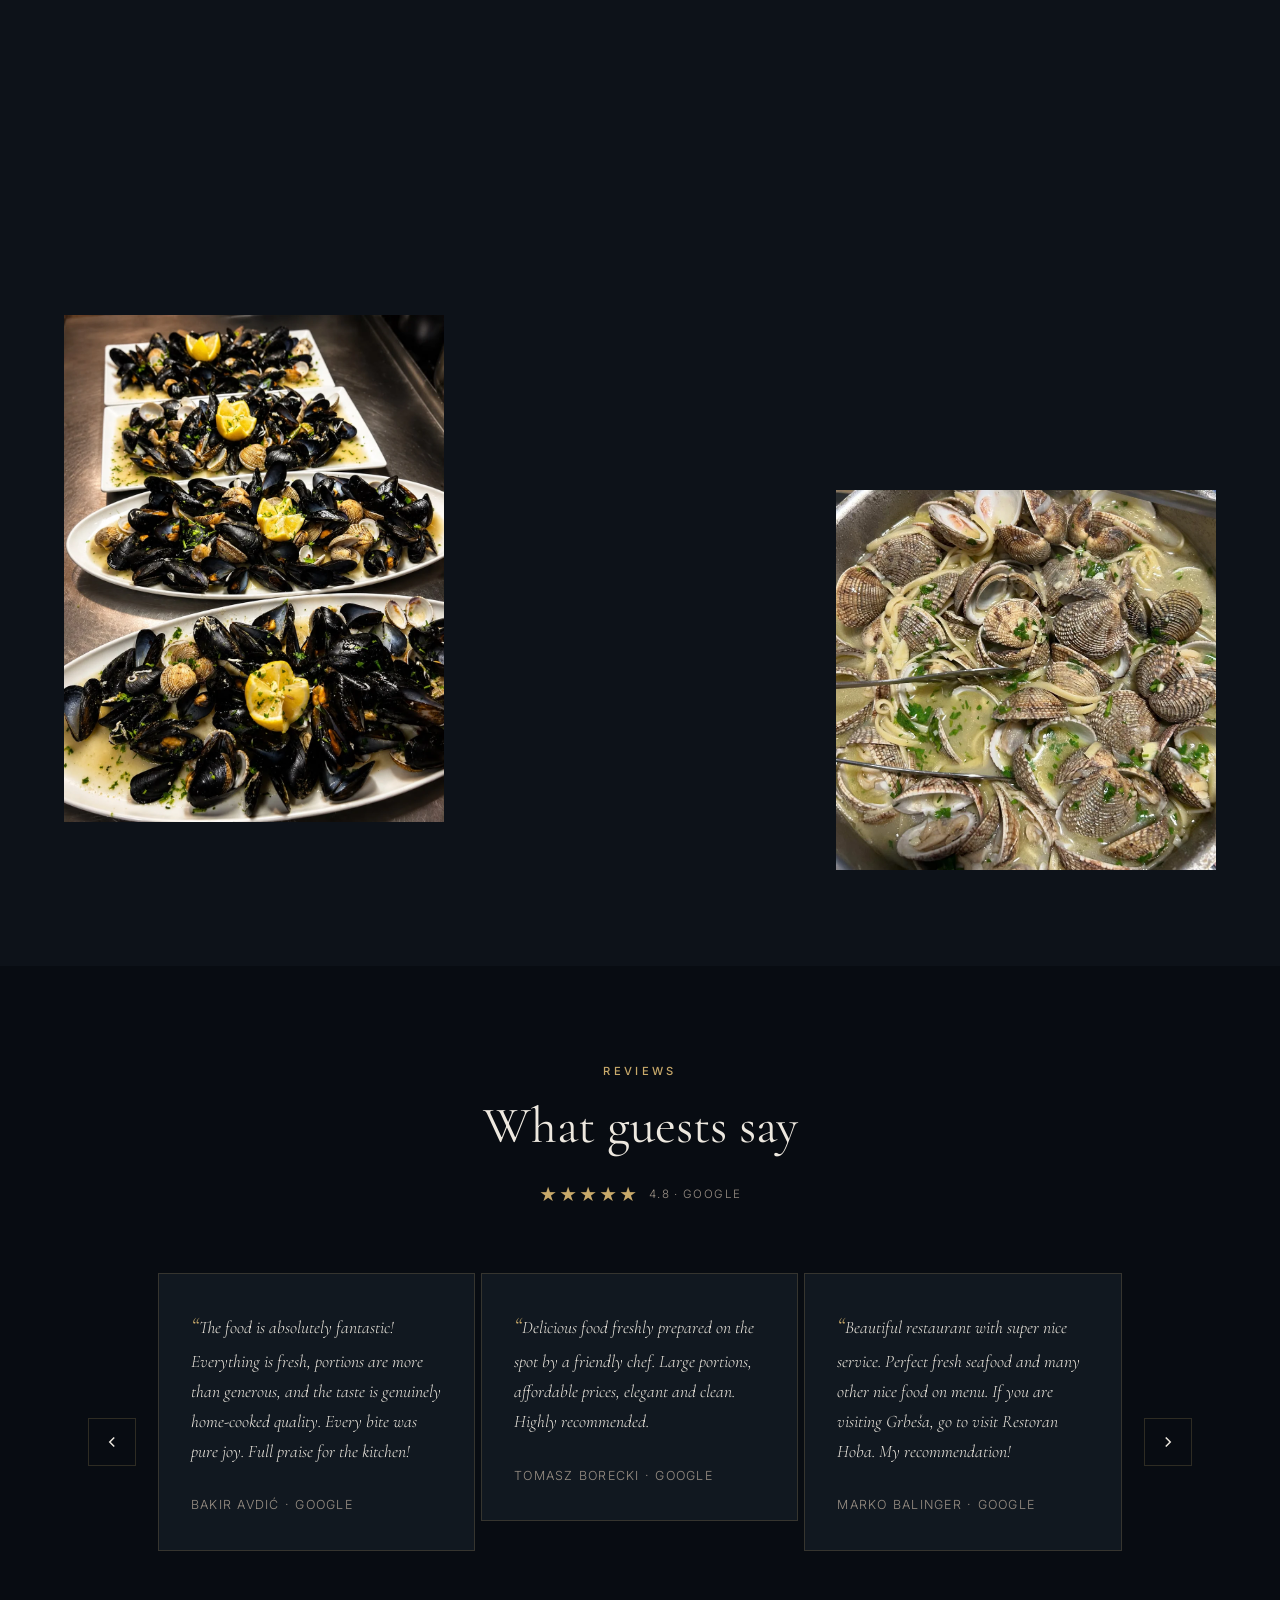
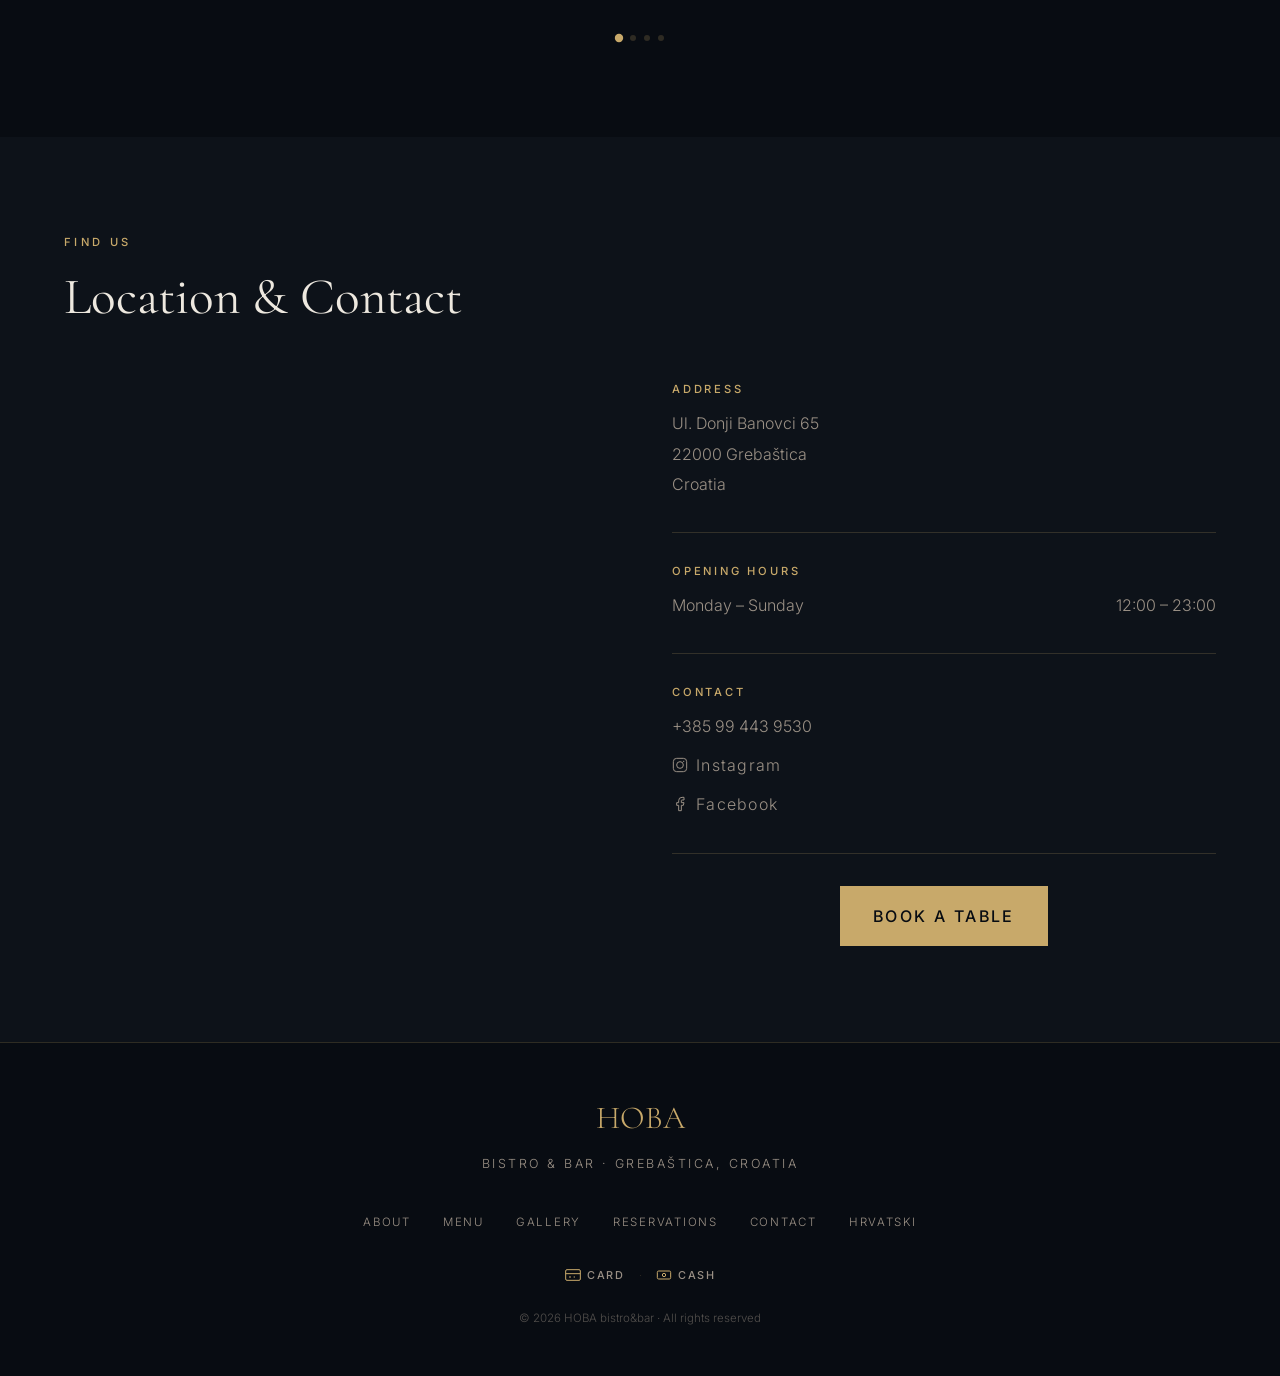
==== commit 728367c3: "Ažuriraj OG naslov/opis EN naslovnice Co-Authored-By: Claude Sonnet 4.6 <noreply@anthropic.com>" ====
--- a/en/index.html
+++ b/en/index.html
@@ -10,8 +10,8 @@
 
   <!-- Open Graph -->
   <meta property="og:type" content="restaurant">
-  <meta property="og:title" content="HOBA bistro&bar — Restaurant Grebaštica, near Šibenik">
-  <meta property="og:description" content="Fresh Adriatic seafood and Dalmatian cuisine on the waterfront in Grebaštica, 10 km from Šibenik, Croatia.">
+  <meta property="og:title" content="HOBA — Bistro&bar on the Adriatic coast in Grebaštica">
+  <meta property="og:description" content="One of the most beautiful restaurants near Šibenik. Fresh Adriatic fish, octopus under peka and stone-oven pizza right by the sea.">
   <meta property="og:image" content="https://hobabistro.com/images/pizza-krusna-pec-2.webp">
   <meta property="og:image:width" content="1400">
   <meta property="og:image:height" content="933">
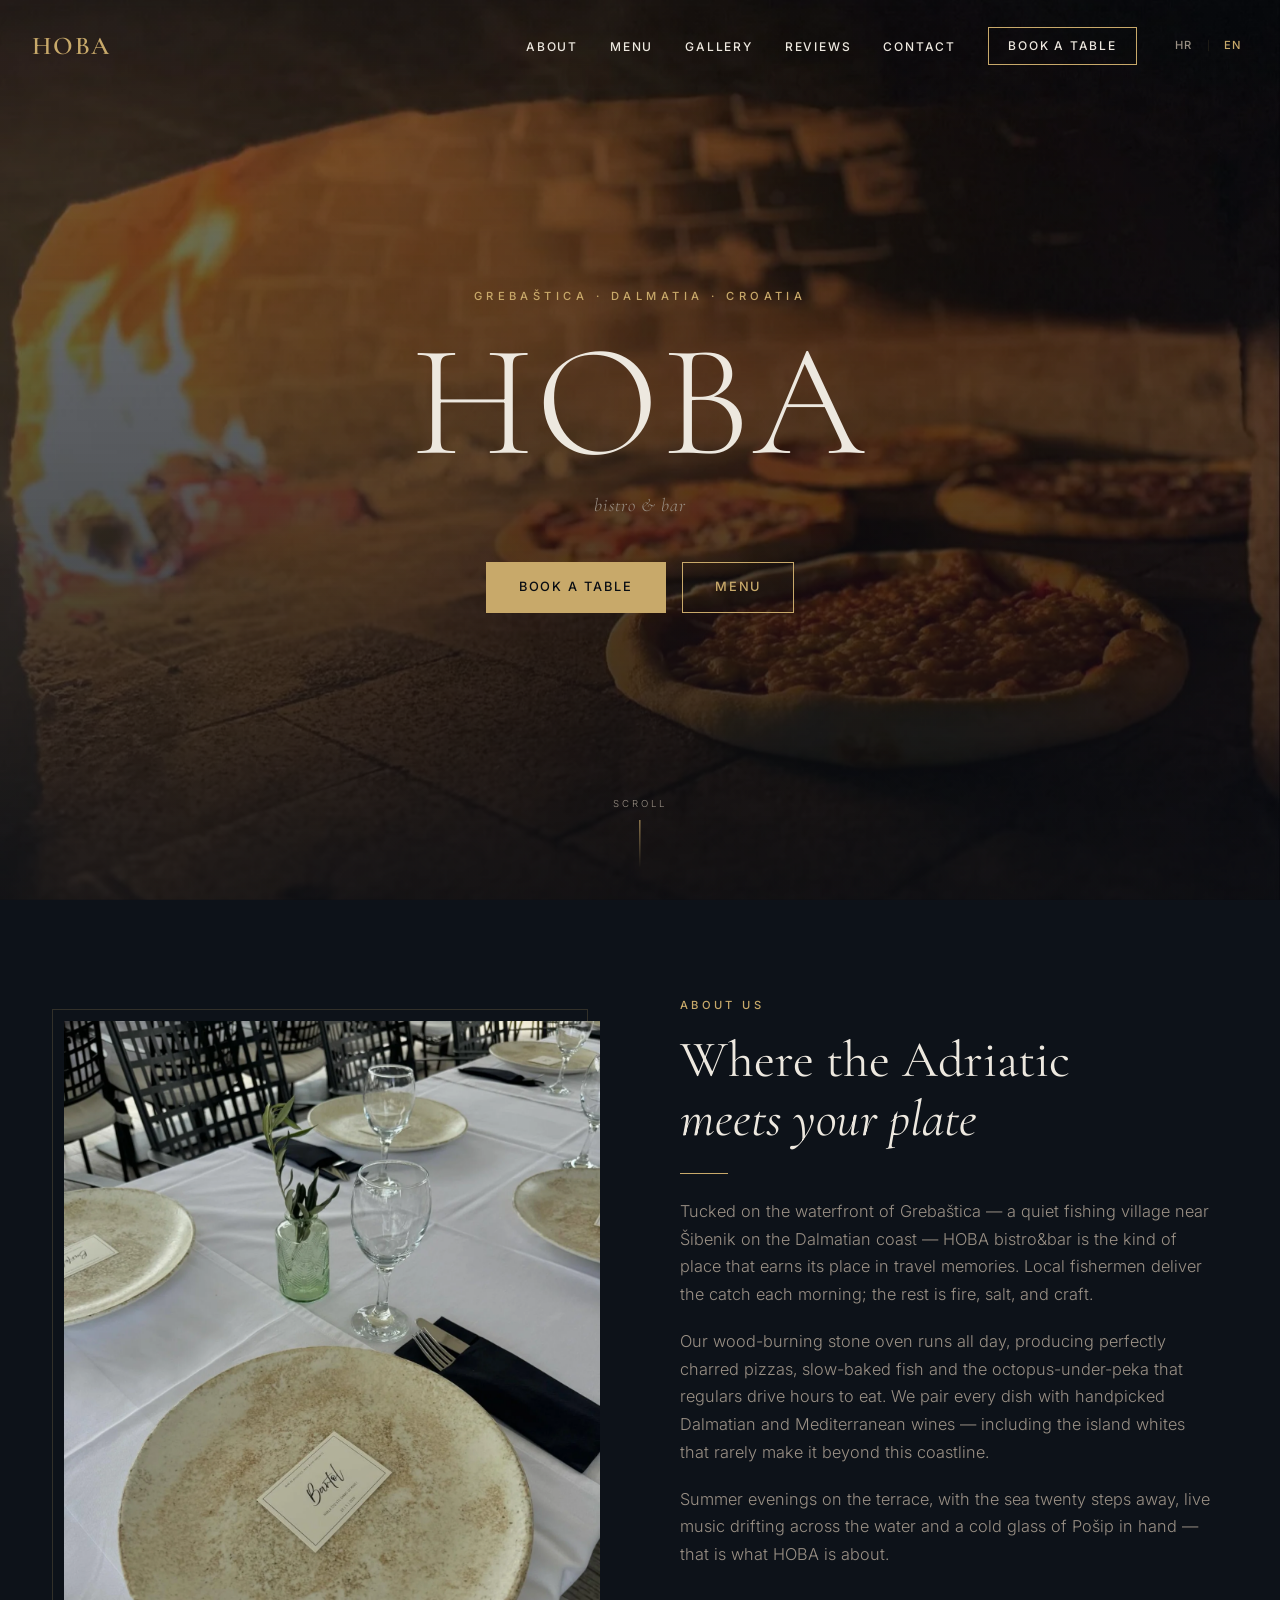
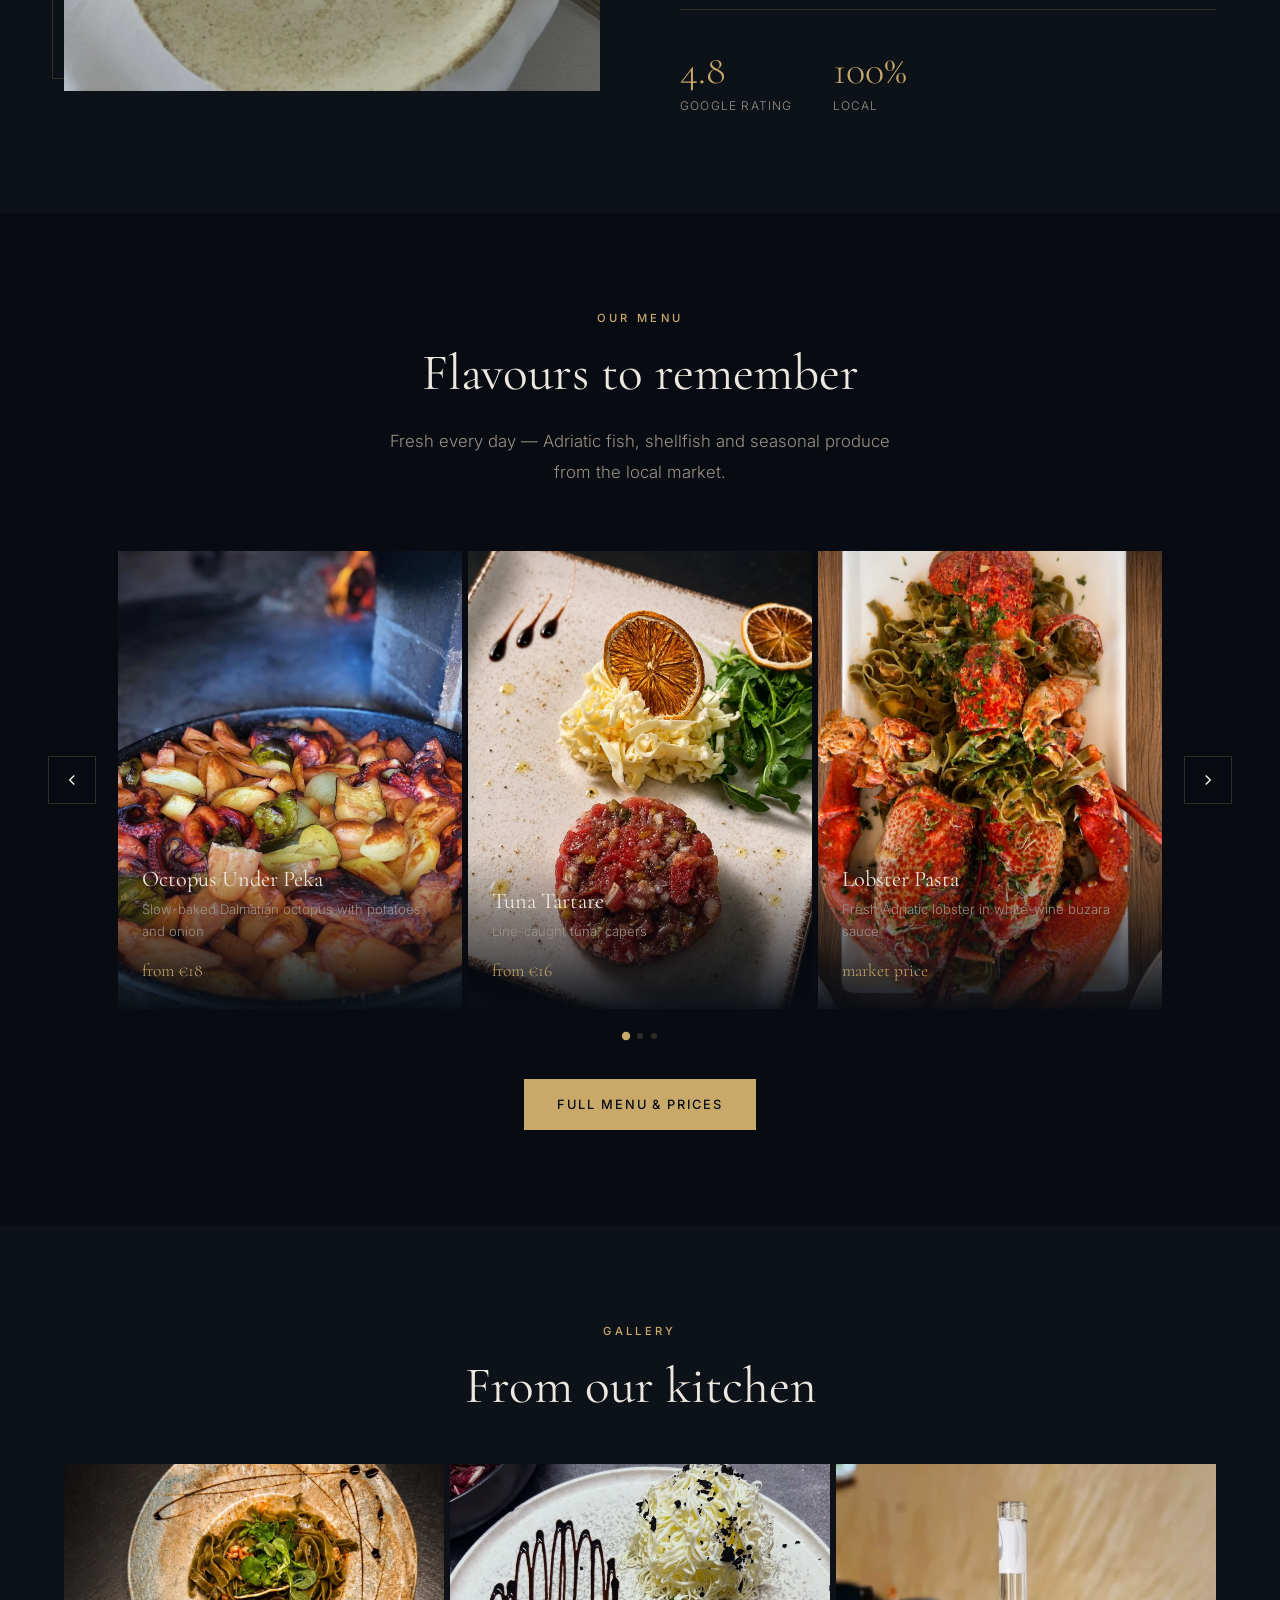
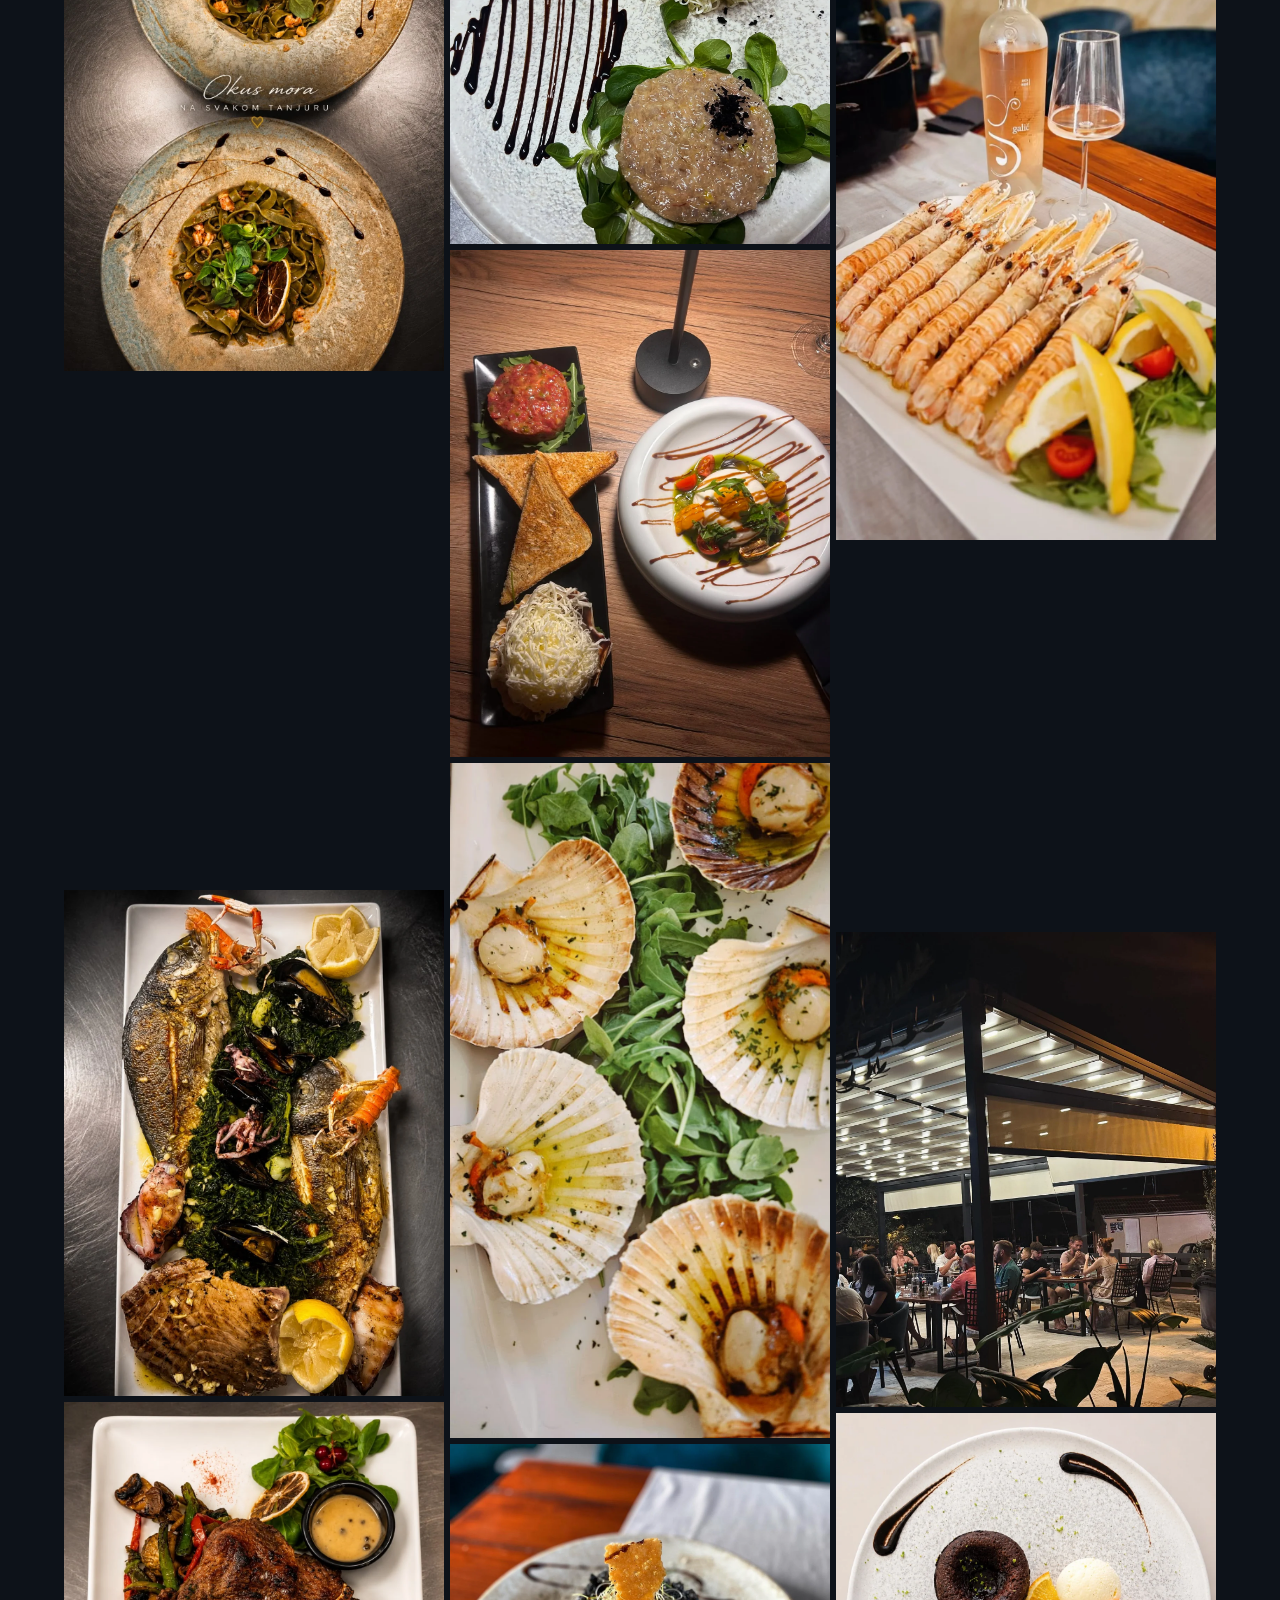
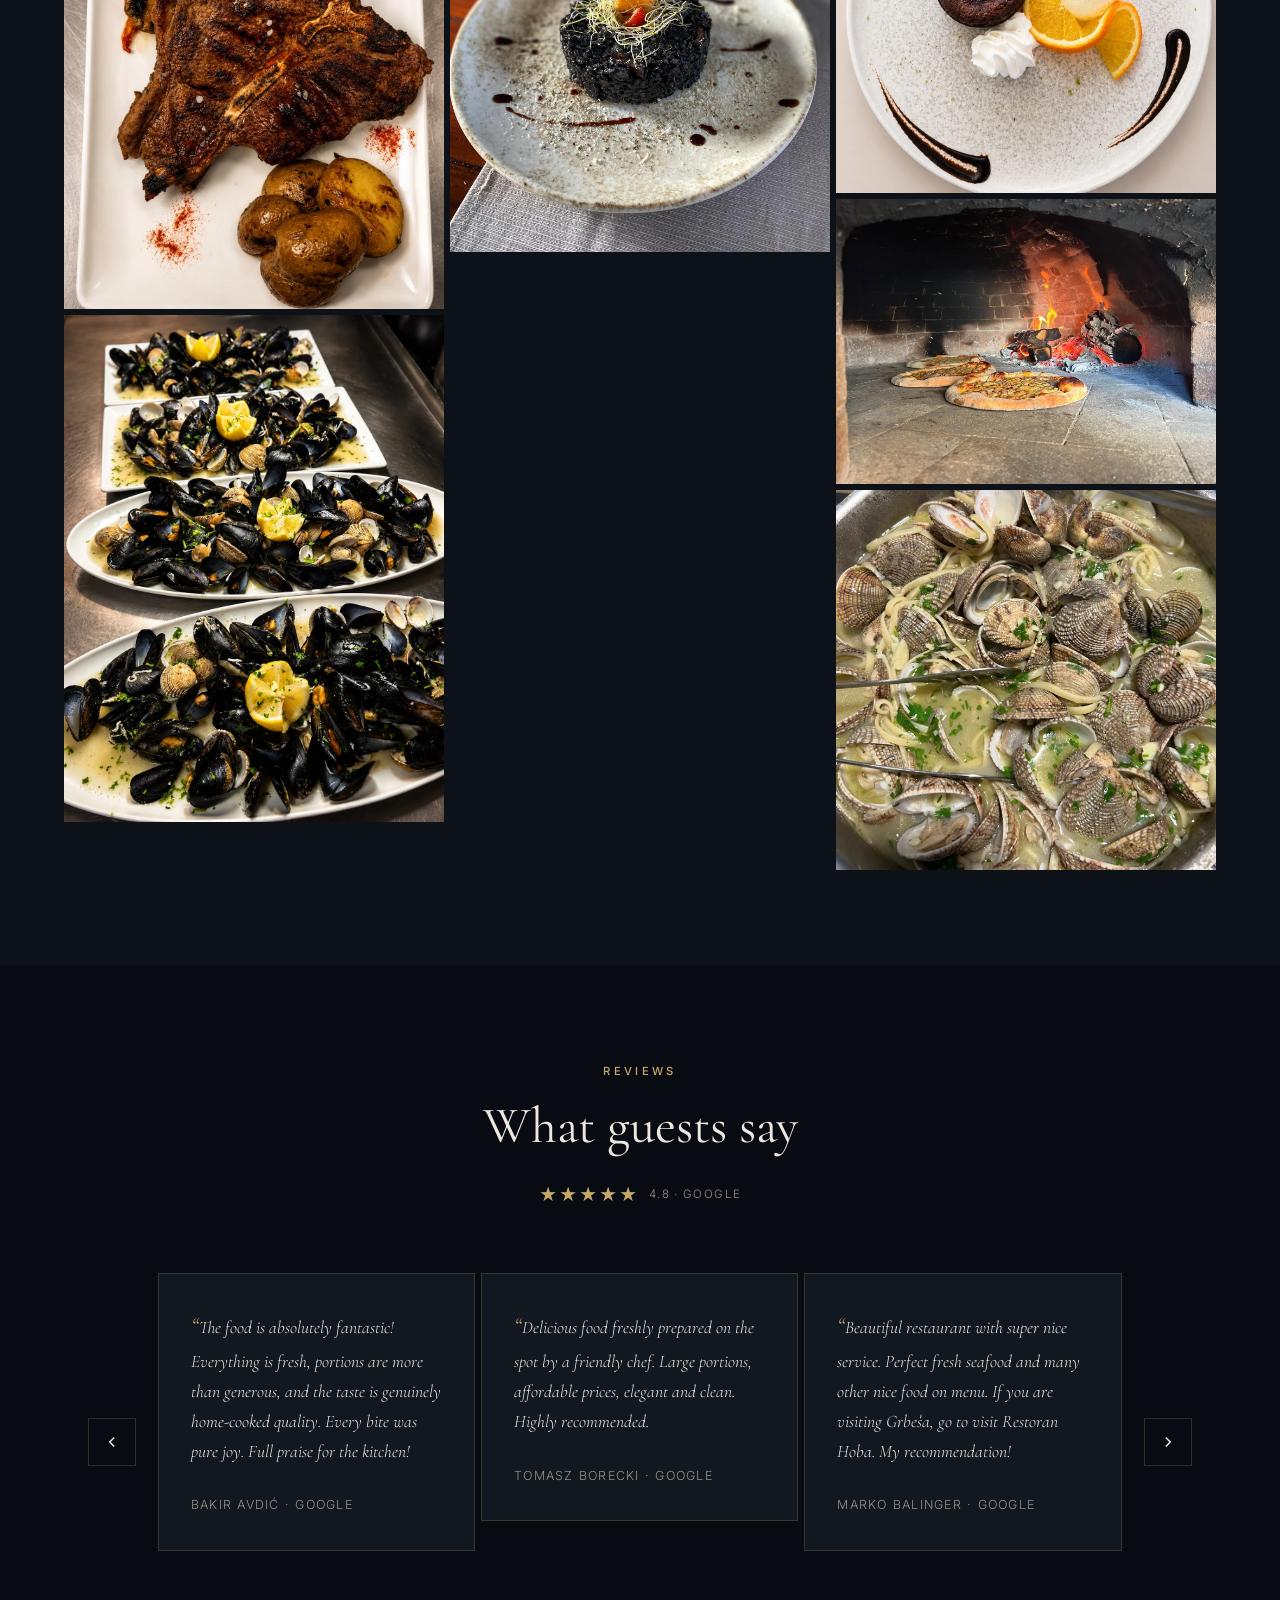
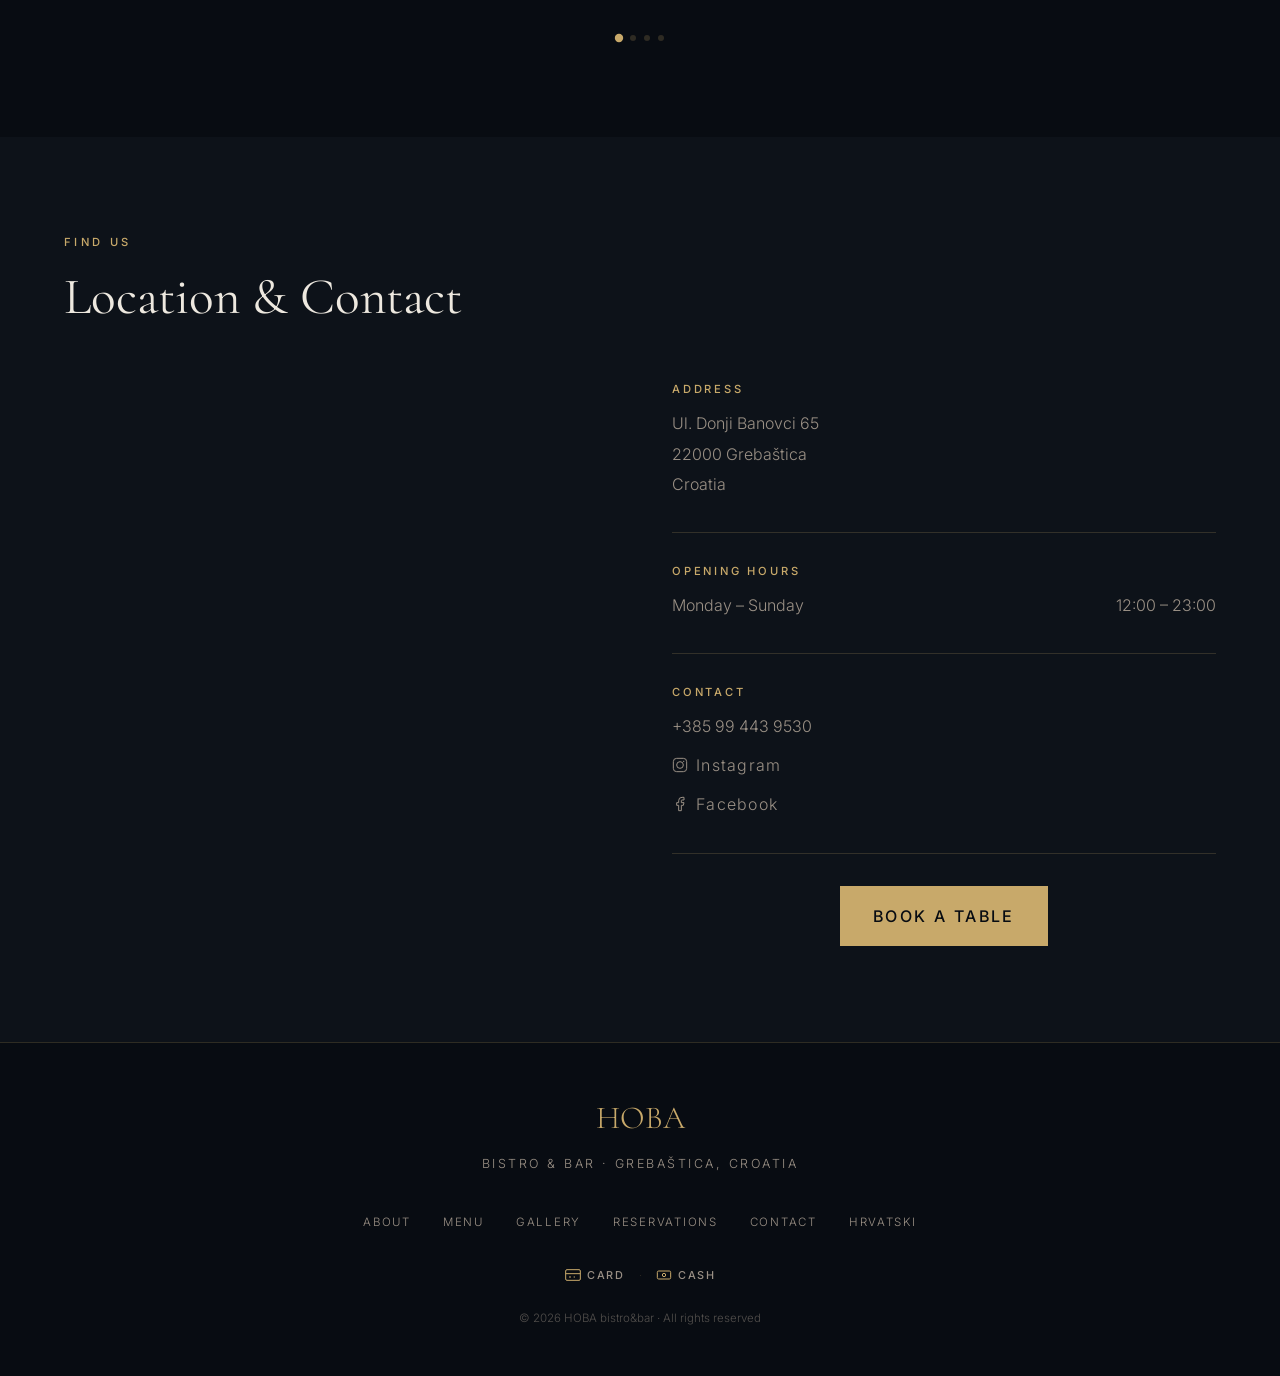
==== commit eb59d27a: "Dodaj Google Analytics (G-6RS7W2BCBZ) na sve stranice Co-Authored-By: Claude Sonnet 4.6 <noreply@ant" ====
--- a/en/index.html
+++ b/en/index.html
@@ -1,6 +1,14 @@
 ﻿<!DOCTYPE html>
 <html lang="en">
 <head>
+  <!-- Google Analytics -->
+  <script async src="https://www.googletagmanager.com/gtag/js?id=G-6RS7W2BCBZ"></script>
+  <script>
+    window.dataLayer = window.dataLayer || [];
+    function gtag(){dataLayer.push(arguments);}
+    gtag('js', new Date());
+    gtag('config', 'G-6RS7W2BCBZ');
+  </script>
   <meta charset="UTF-8">
   <meta name="viewport" content="width=device-width, initial-scale=1.0">
 
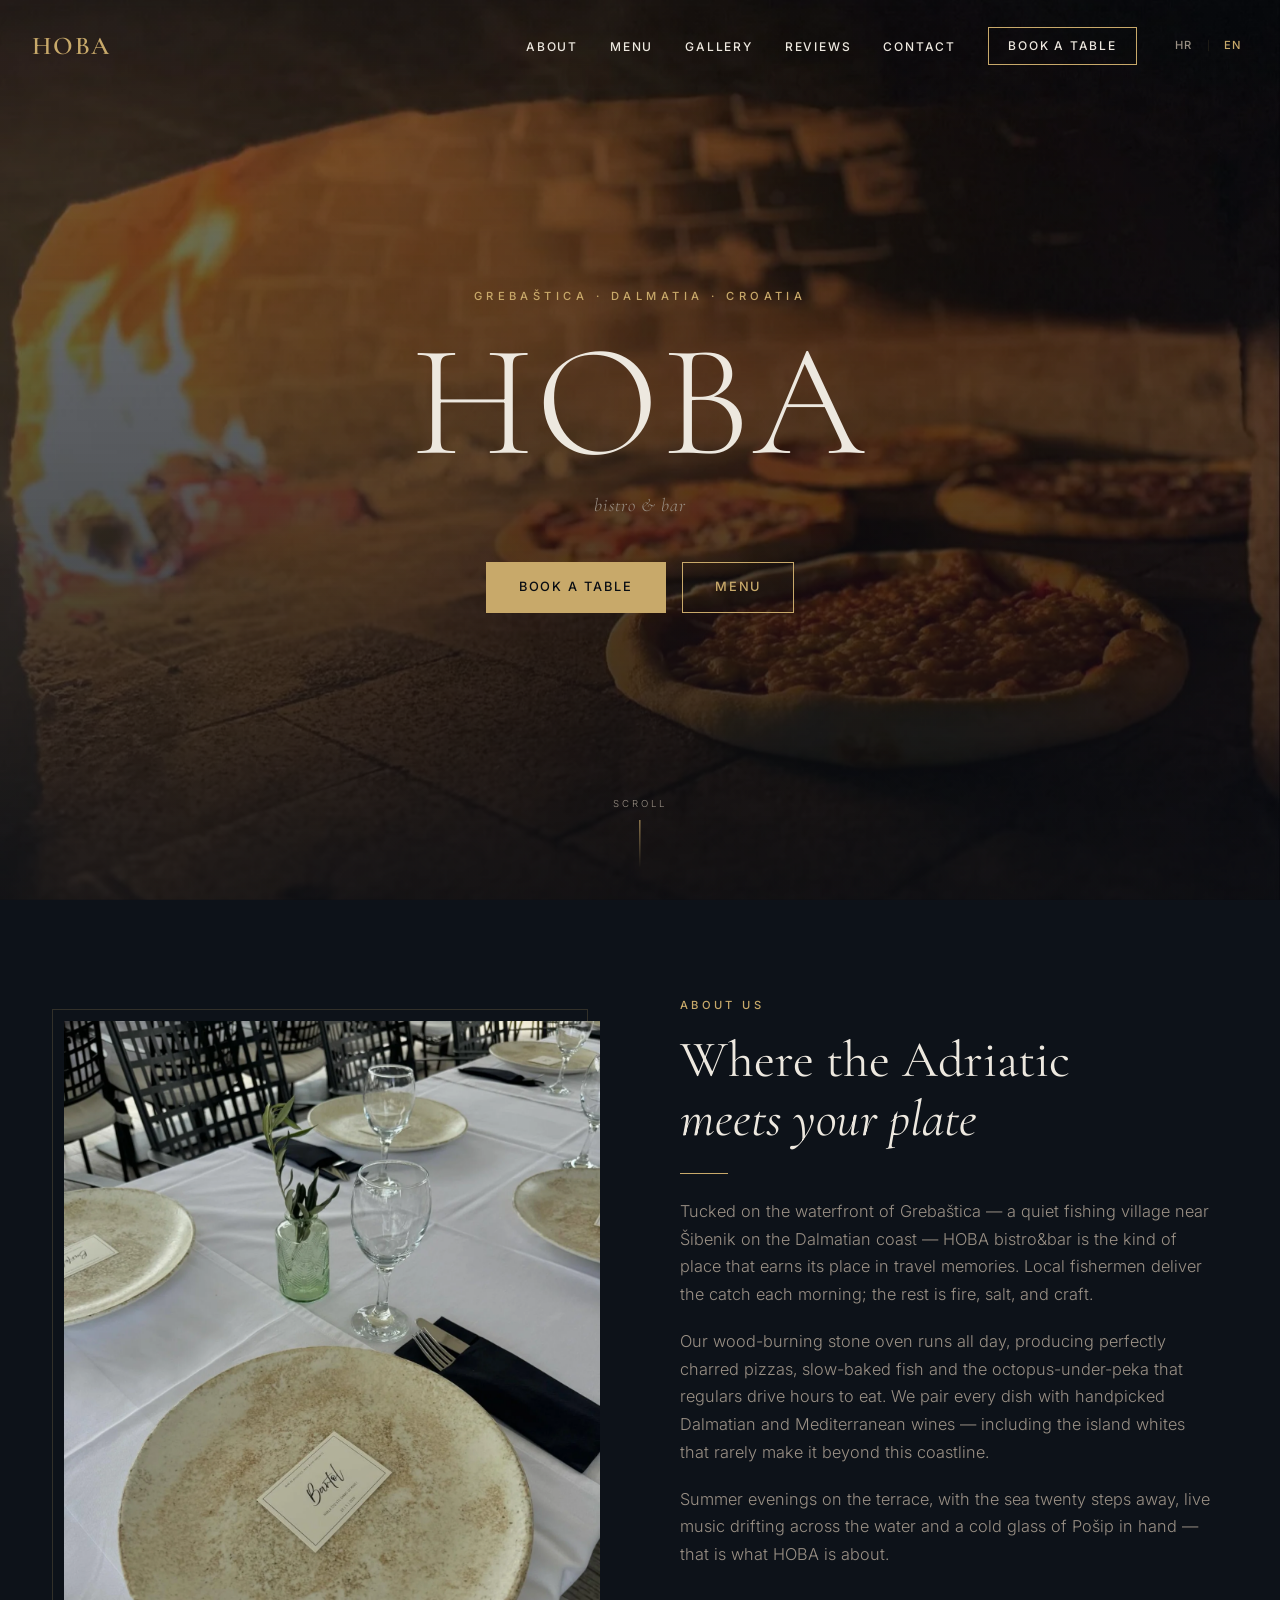
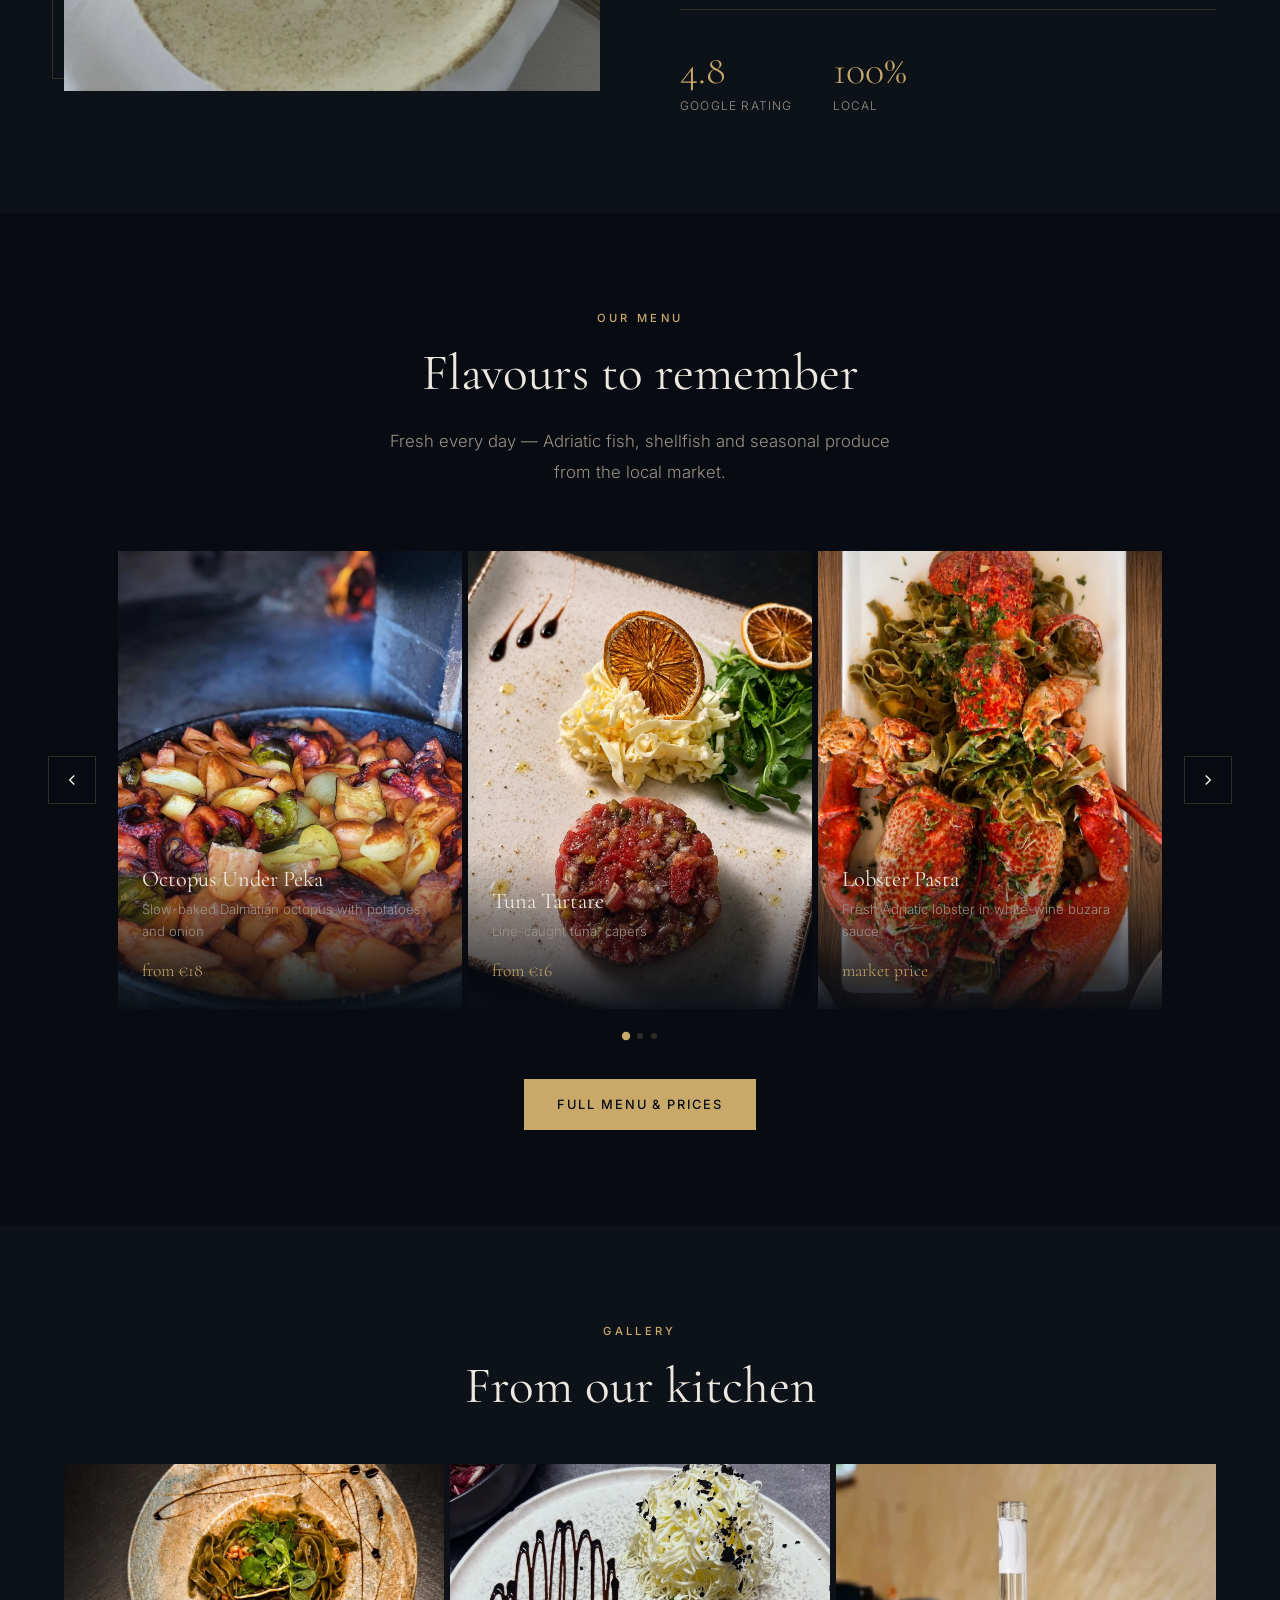
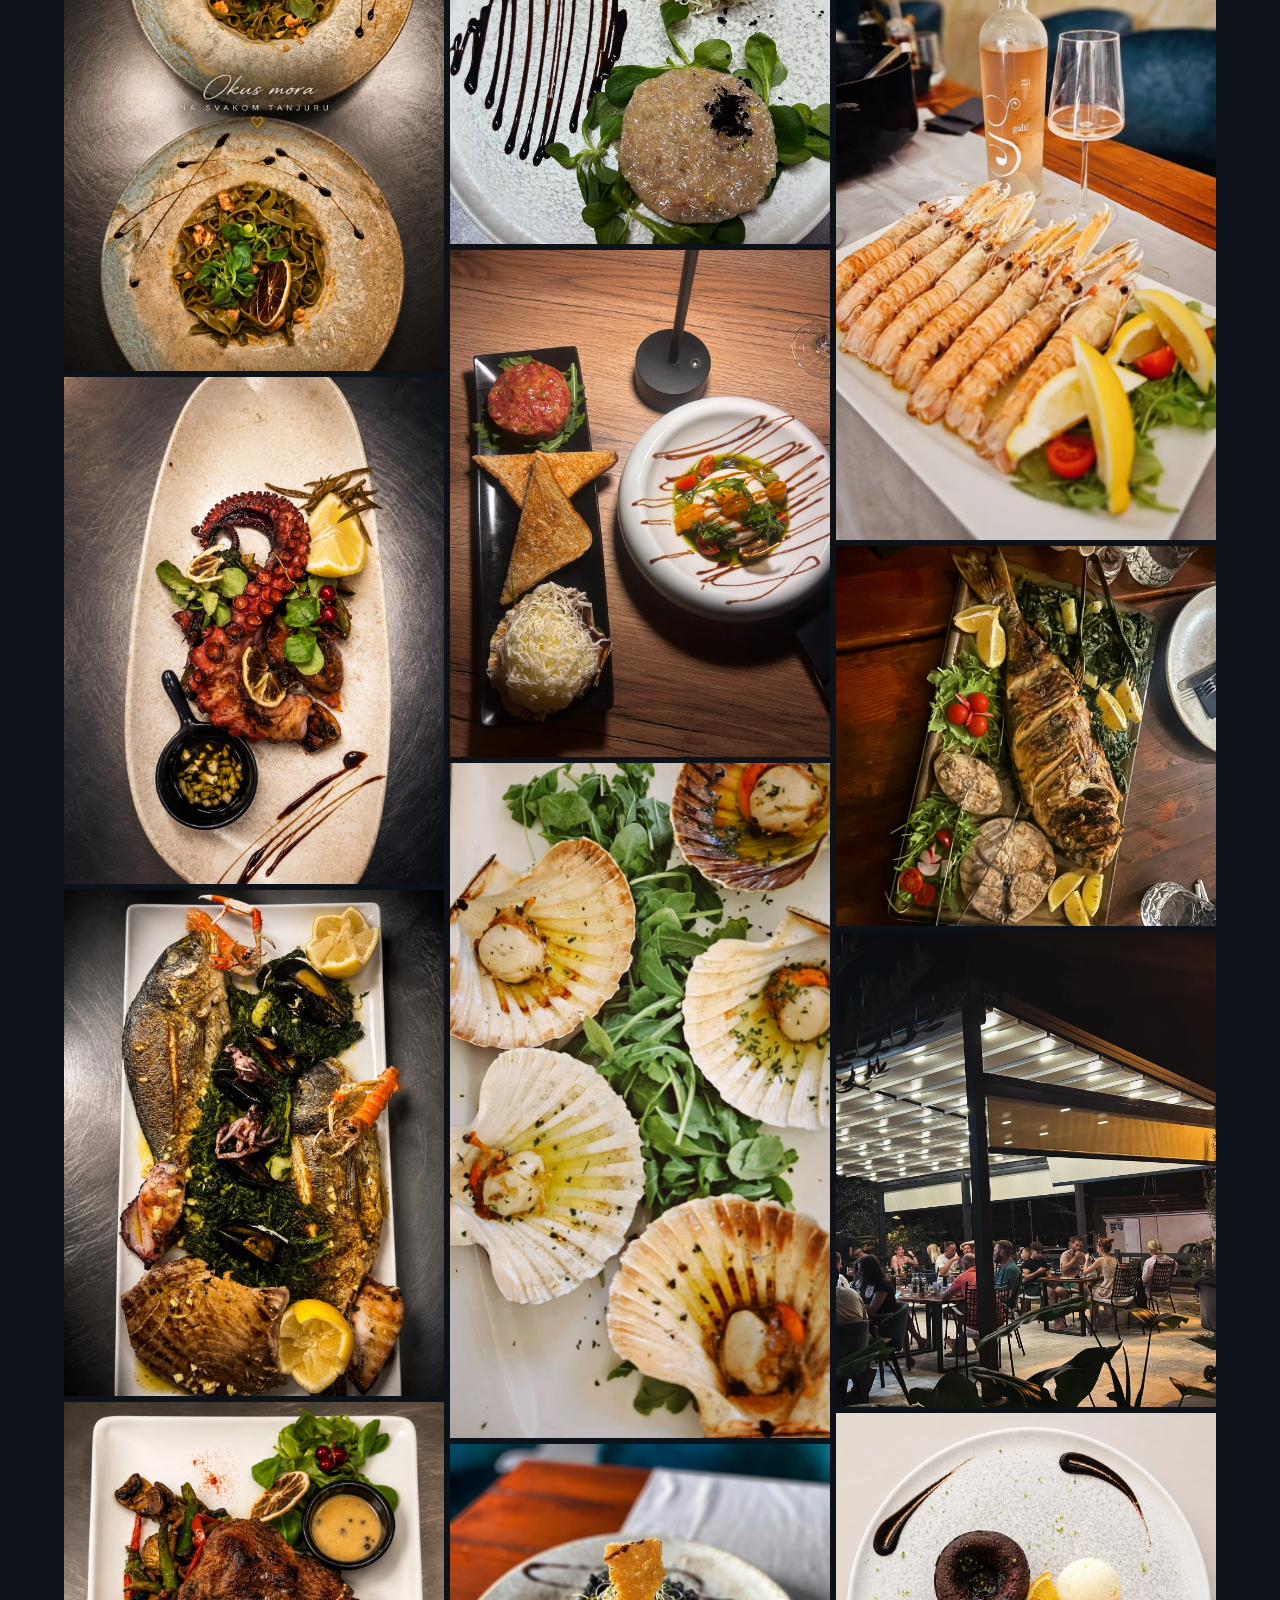
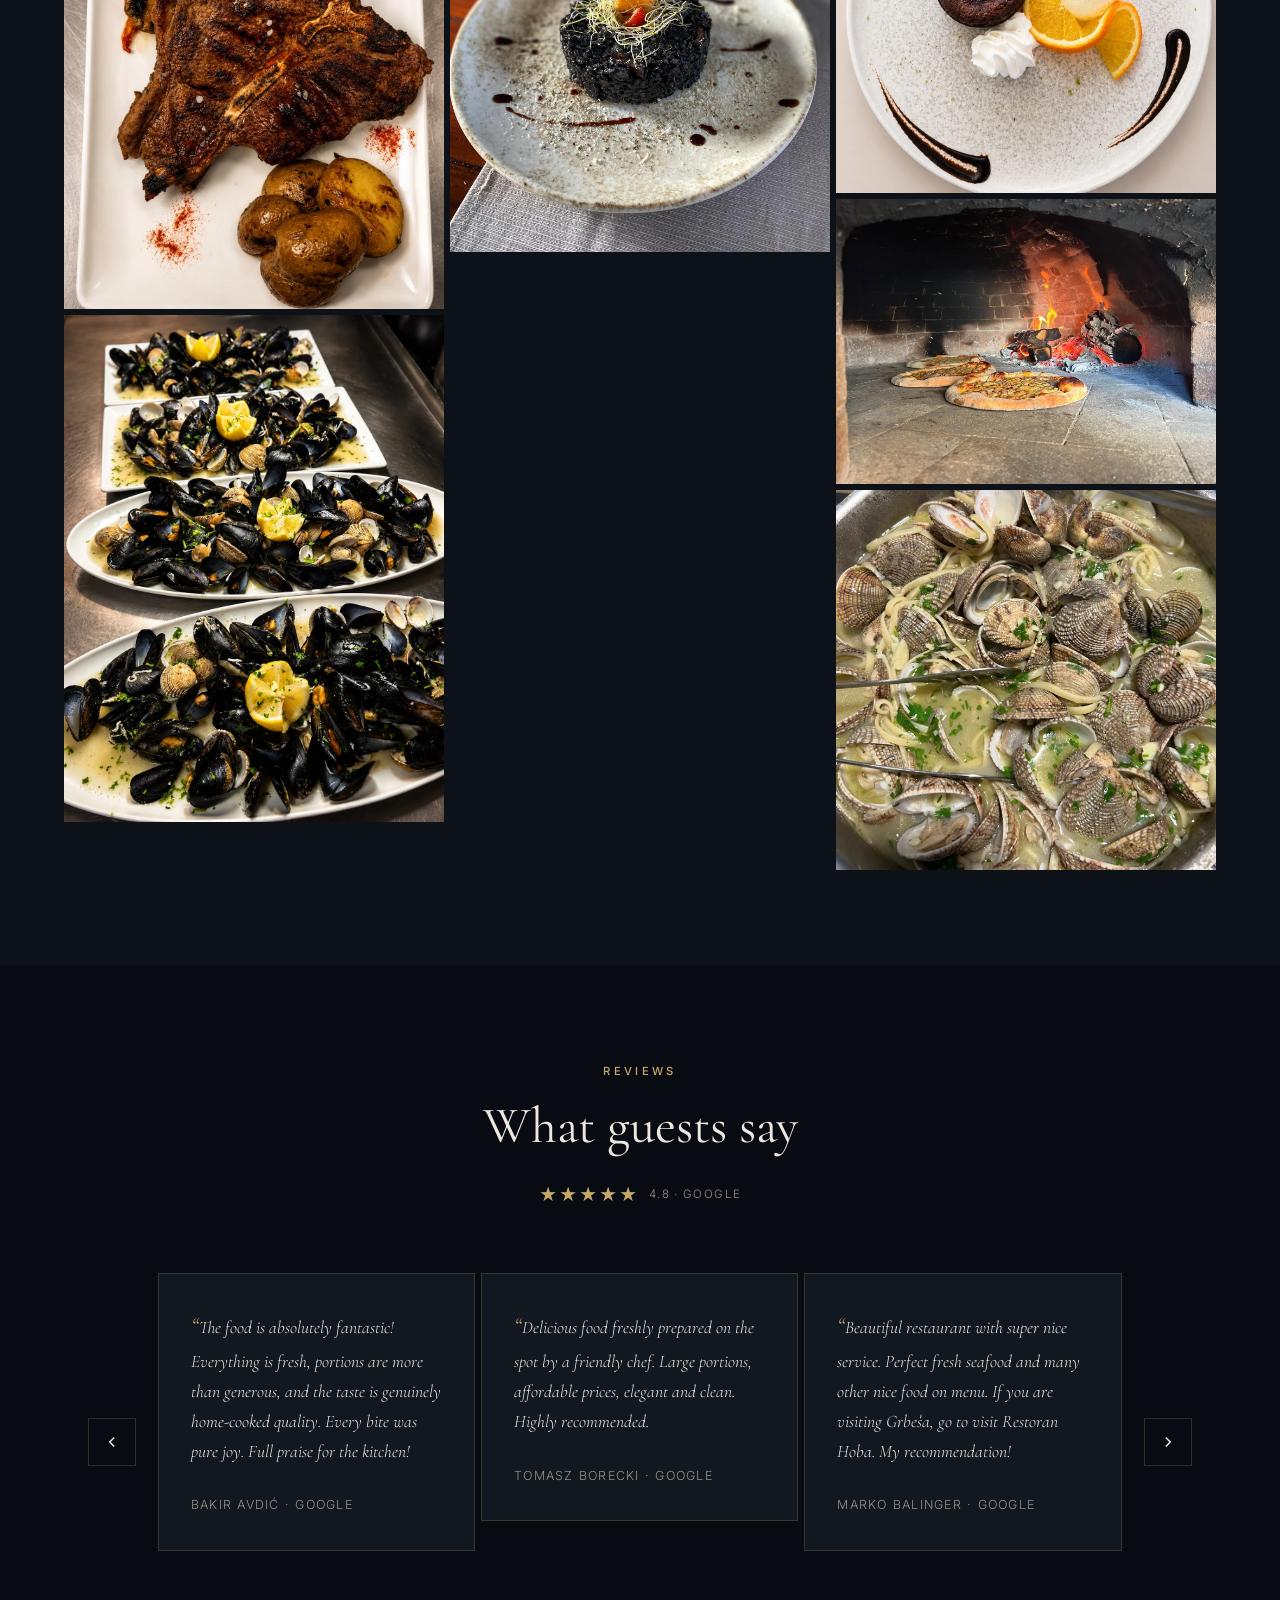
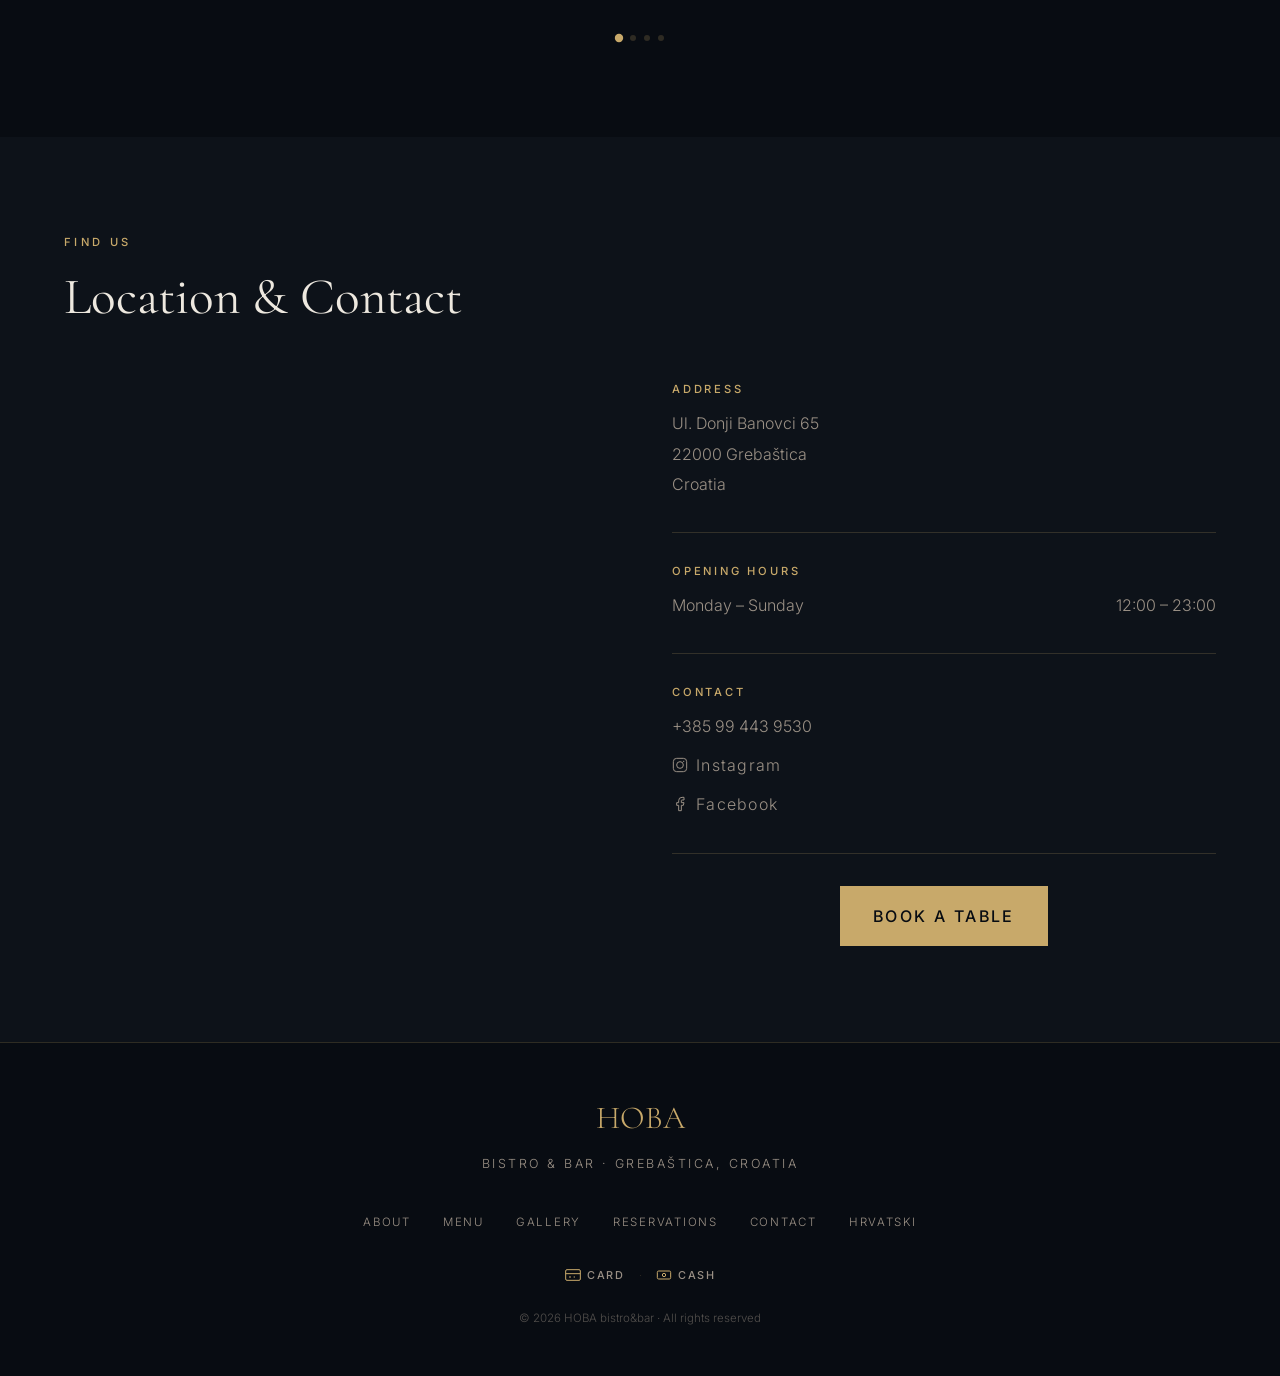
==== commit 1f2af8c0: "Novi favicon — logo hobotnice Co-Authored-By: Claude Sonnet 4.6 <noreply@anthropic.com>" ====
--- a/en/index.html
+++ b/en/index.html
@@ -41,7 +41,7 @@
   <link rel="preconnect" href="https://fonts.gstatic.com" crossorigin>
   <link rel="stylesheet" href="https://fonts.googleapis.com/css2?family=Cormorant+Garamond:ital,wght@0,300;0,400;0,600;0,700;1,300;1,400&family=Inter:wght@300;400;500&display=swap">
   <link rel="preload" as="image" href="../images/pizza-krusna-pec-2.webp" fetchpriority="high">
-  <link rel="icon" type="image/svg+xml" href="../favicon.svg">
+  <link rel="icon" type="image/png" href="../favicon.png">
   <link rel="stylesheet" href="../css/style.css">
 
   <!-- Schema.org JSON-LD -->
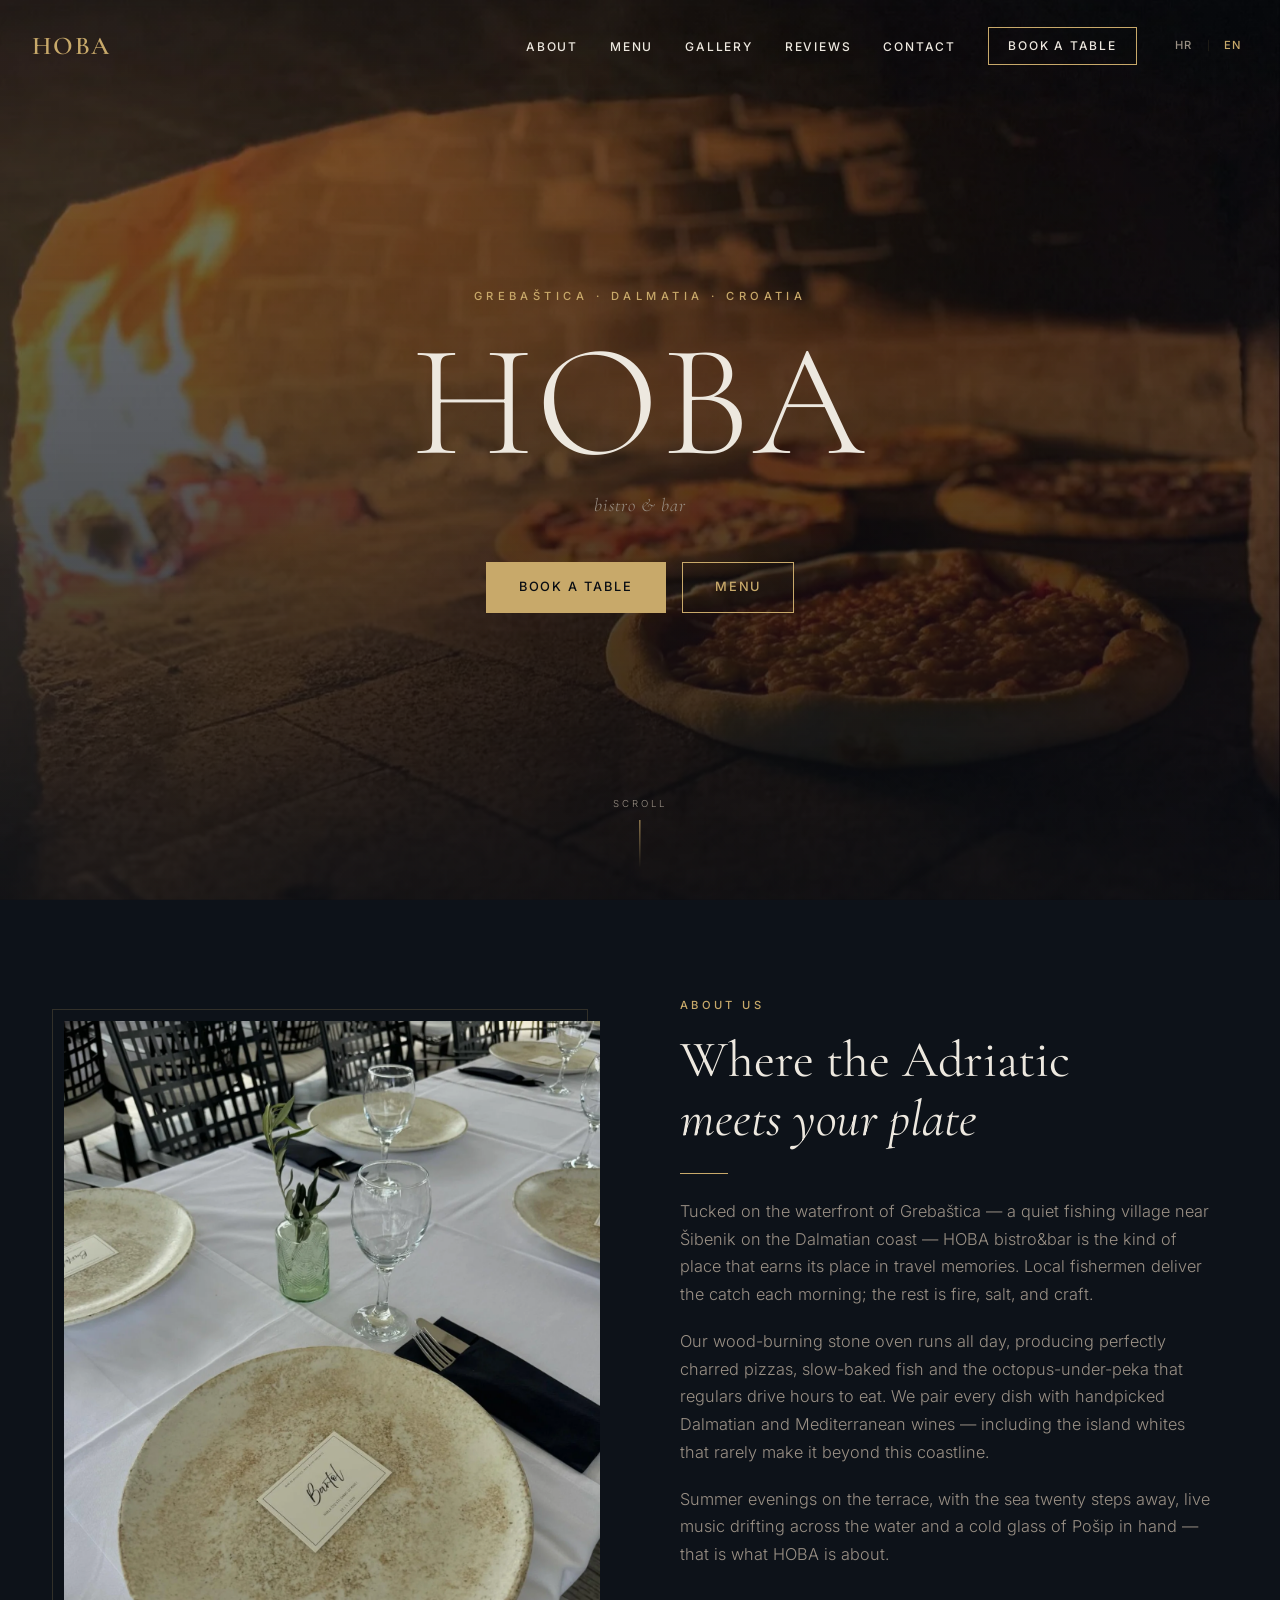
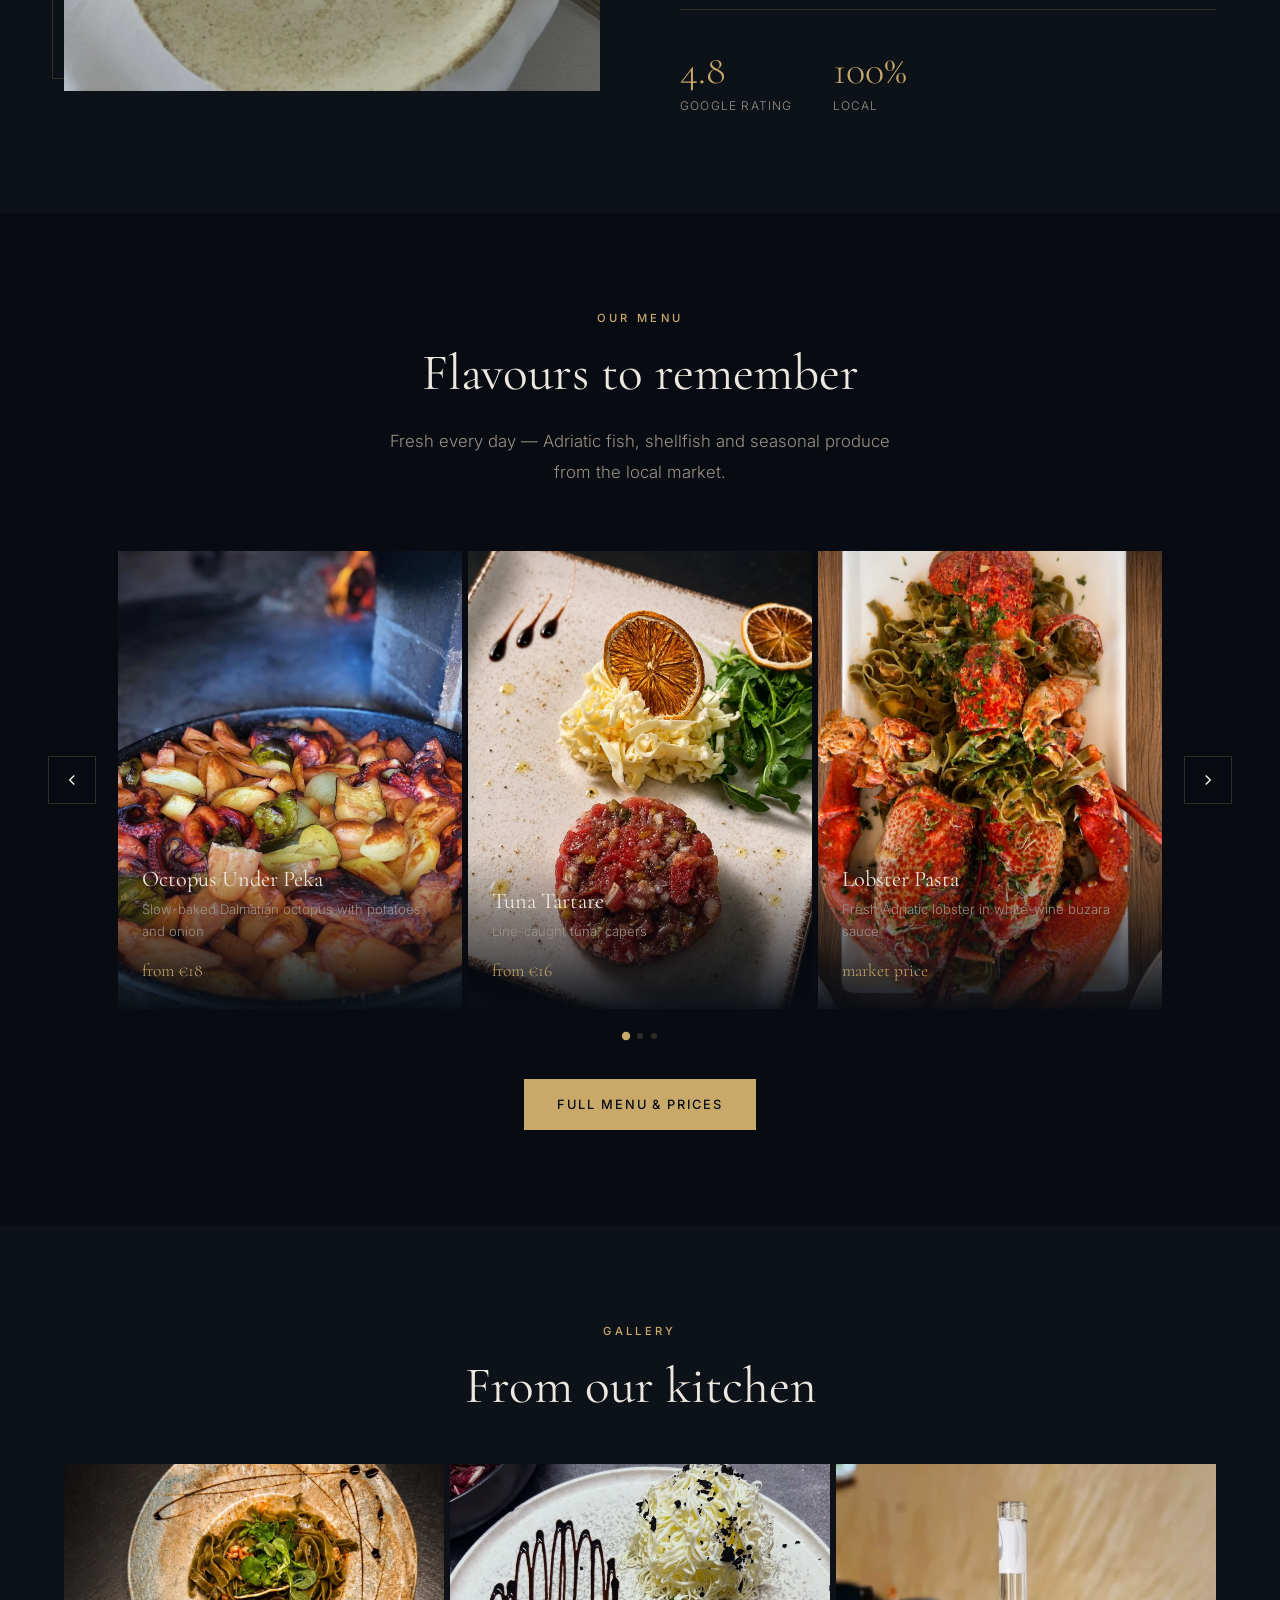
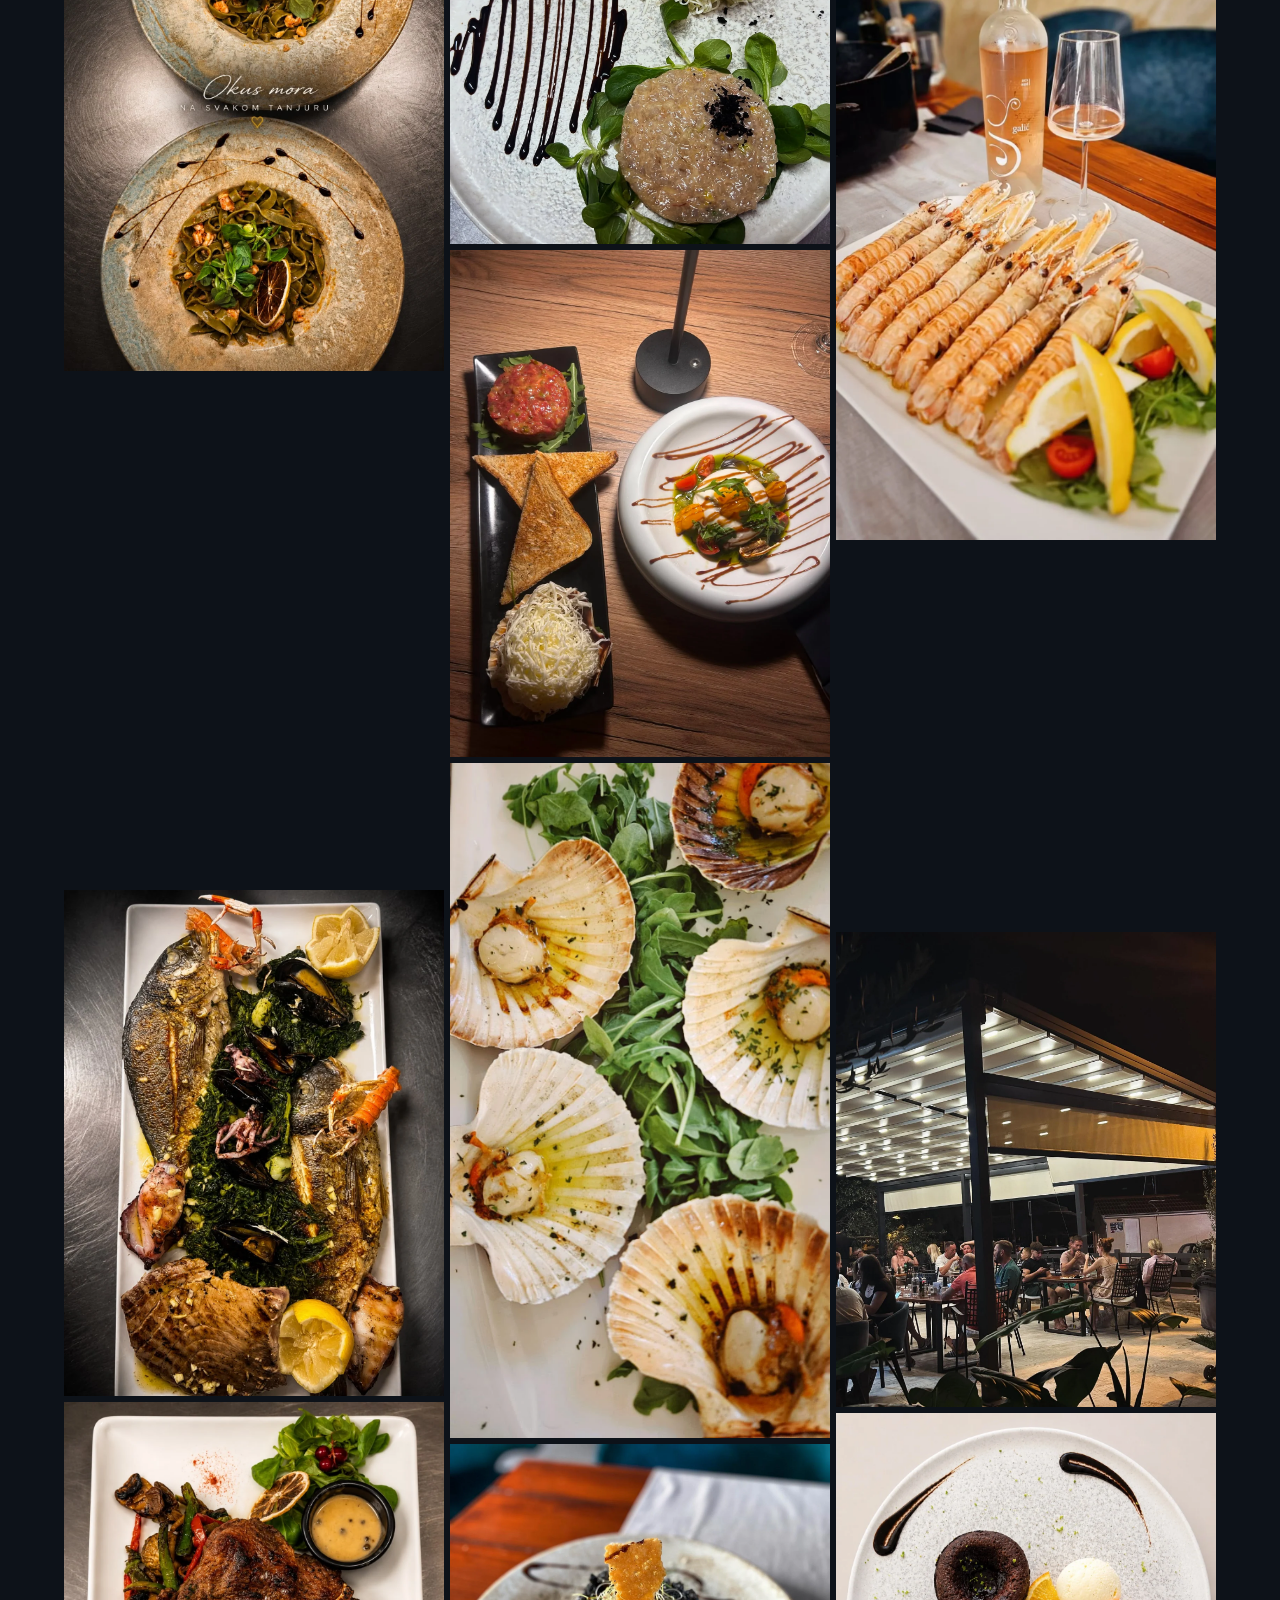
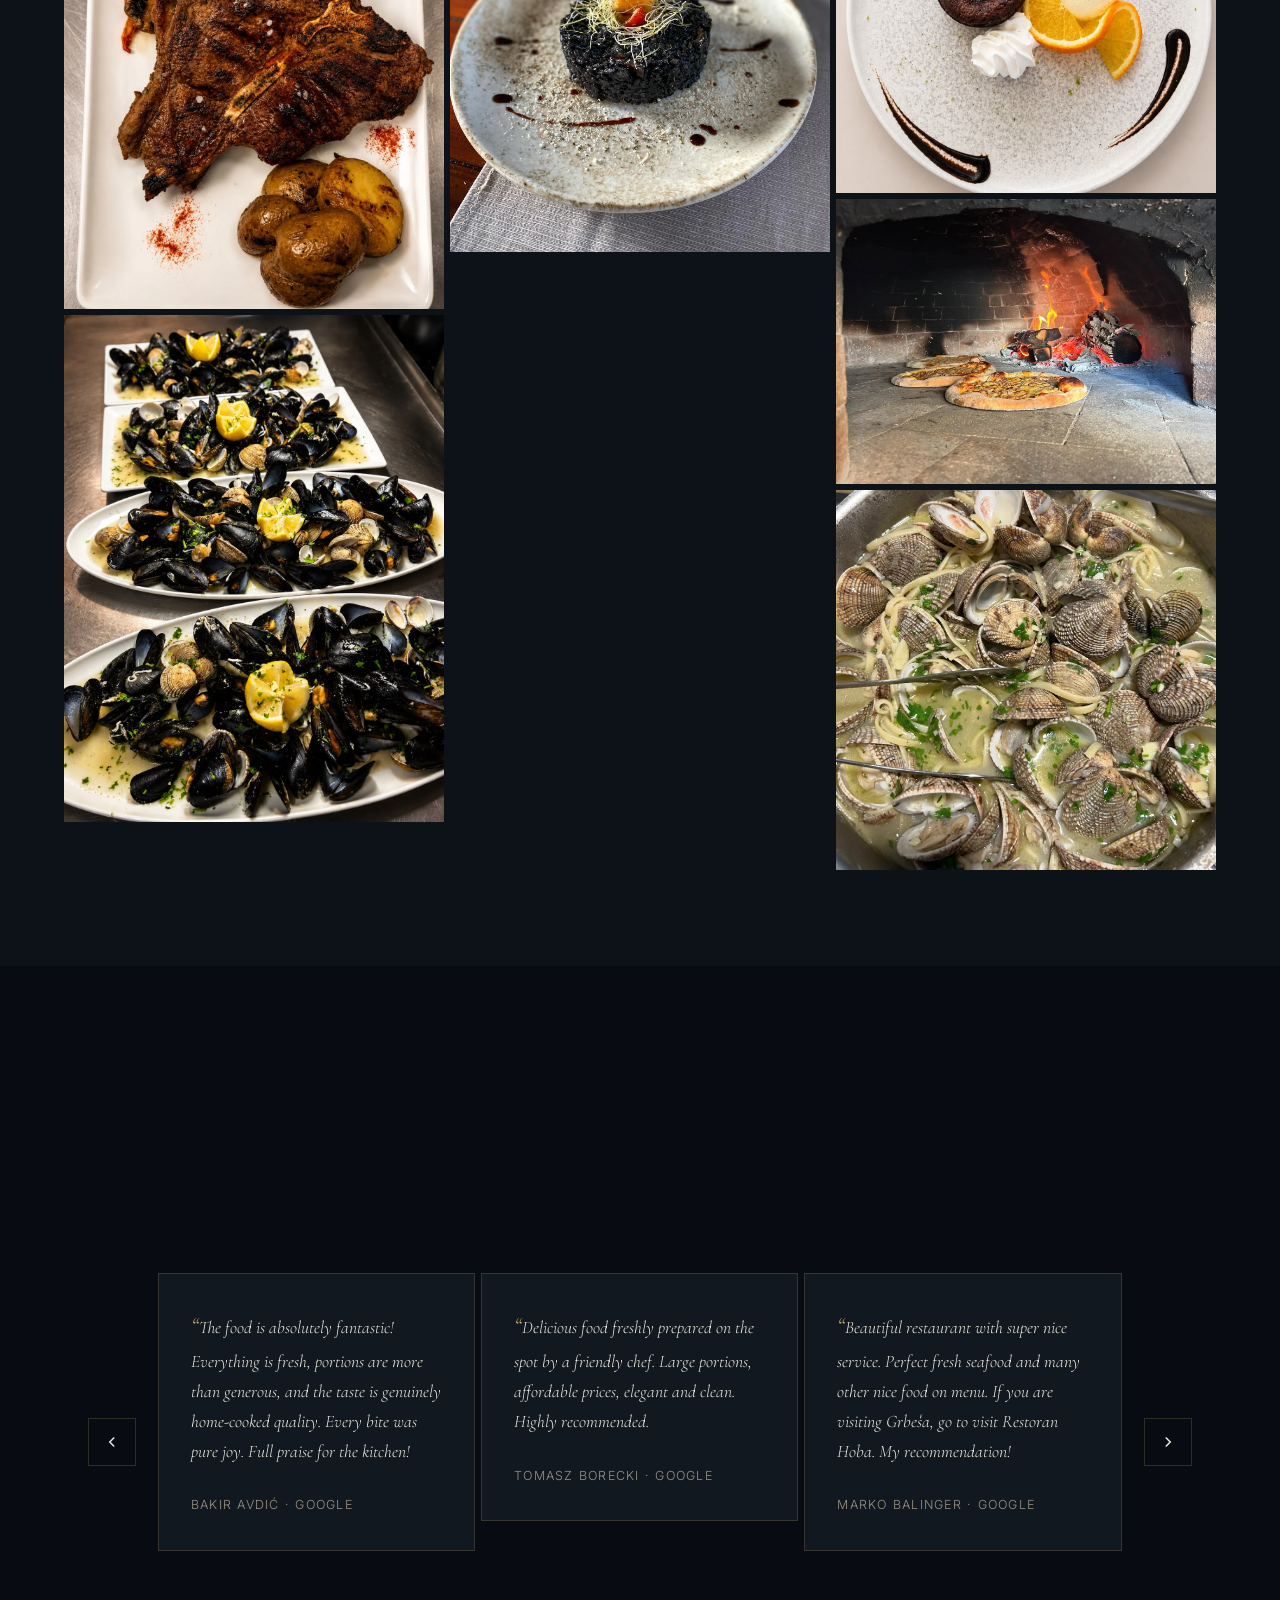
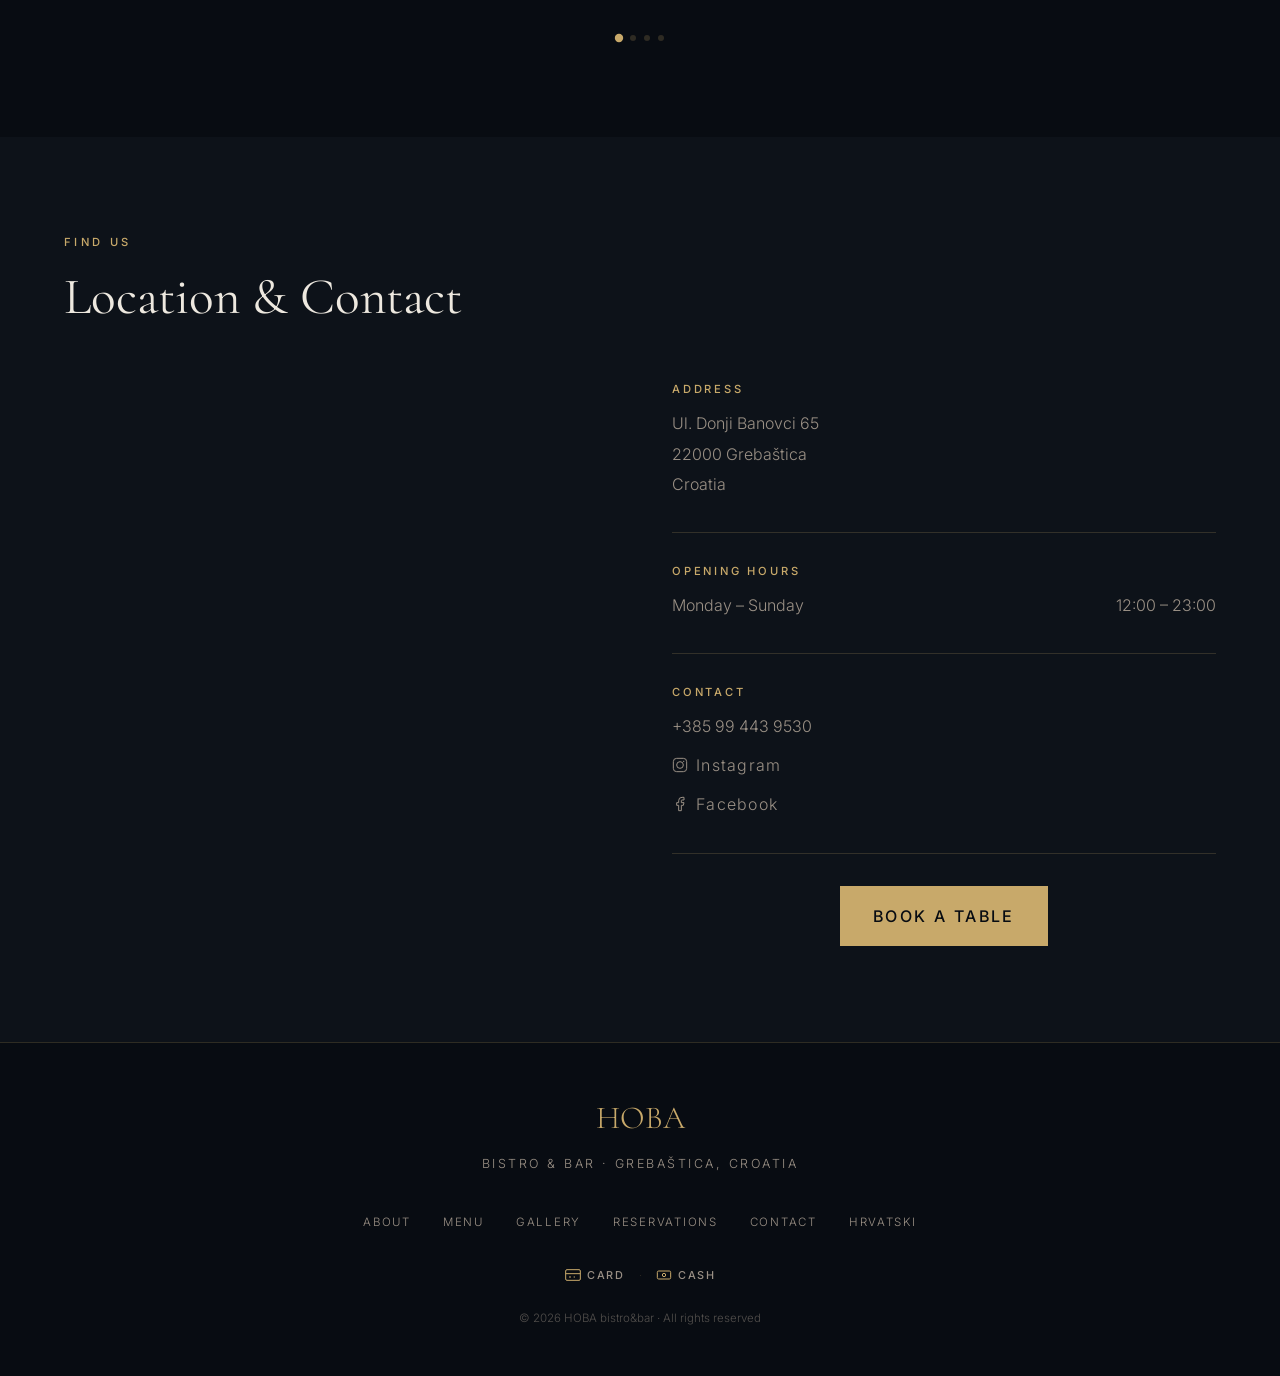
==== commit 95fc1ea5: "Dodaj Google Tag Manager (GTM-P9556CFC) na sve stranice Co-Authored-By: Claude Sonnet 4.6 <noreply@a" ====
--- a/en/index.html
+++ b/en/index.html
@@ -1,6 +1,14 @@
 ﻿<!DOCTYPE html>
 <html lang="en">
 <head>
+  <!-- Google Tag Manager -->
+  <script>(function(w,d,s,l,i){w[l]=w[l]||[];w[l].push({'gtm.start':
+  new Date().getTime(),event:'gtm.js'});var f=d.getElementsByTagName(s)[0],
+  j=d.createElement(s),dl=l!='dataLayer'?'&l='+l:'';j.async=true;j.src=
+  'https://www.googletagmanager.com/gtm.js?id='+i+dl;f.parentNode.insertBefore(j,f);
+  })(window,document,'script','dataLayer','GTM-P9556CFC');</script>
+  <!-- End Google Tag Manager -->
+
   <!-- Google Analytics -->
   <script async src="https://www.googletagmanager.com/gtag/js?id=G-6RS7W2BCBZ"></script>
   <script>
@@ -96,6 +104,10 @@
   </script>
 </head>
 <body>
+<!-- Google Tag Manager (noscript) -->
+<noscript><iframe src="https://www.googletagmanager.com/ns.html?id=GTM-P9556CFC"
+height="0" width="0" style="display:none;visibility:hidden"></iframe></noscript>
+<!-- End Google Tag Manager (noscript) -->
 
 <!-- ===== NAVIGATION ===== -->
 <header class="nav" role="banner">
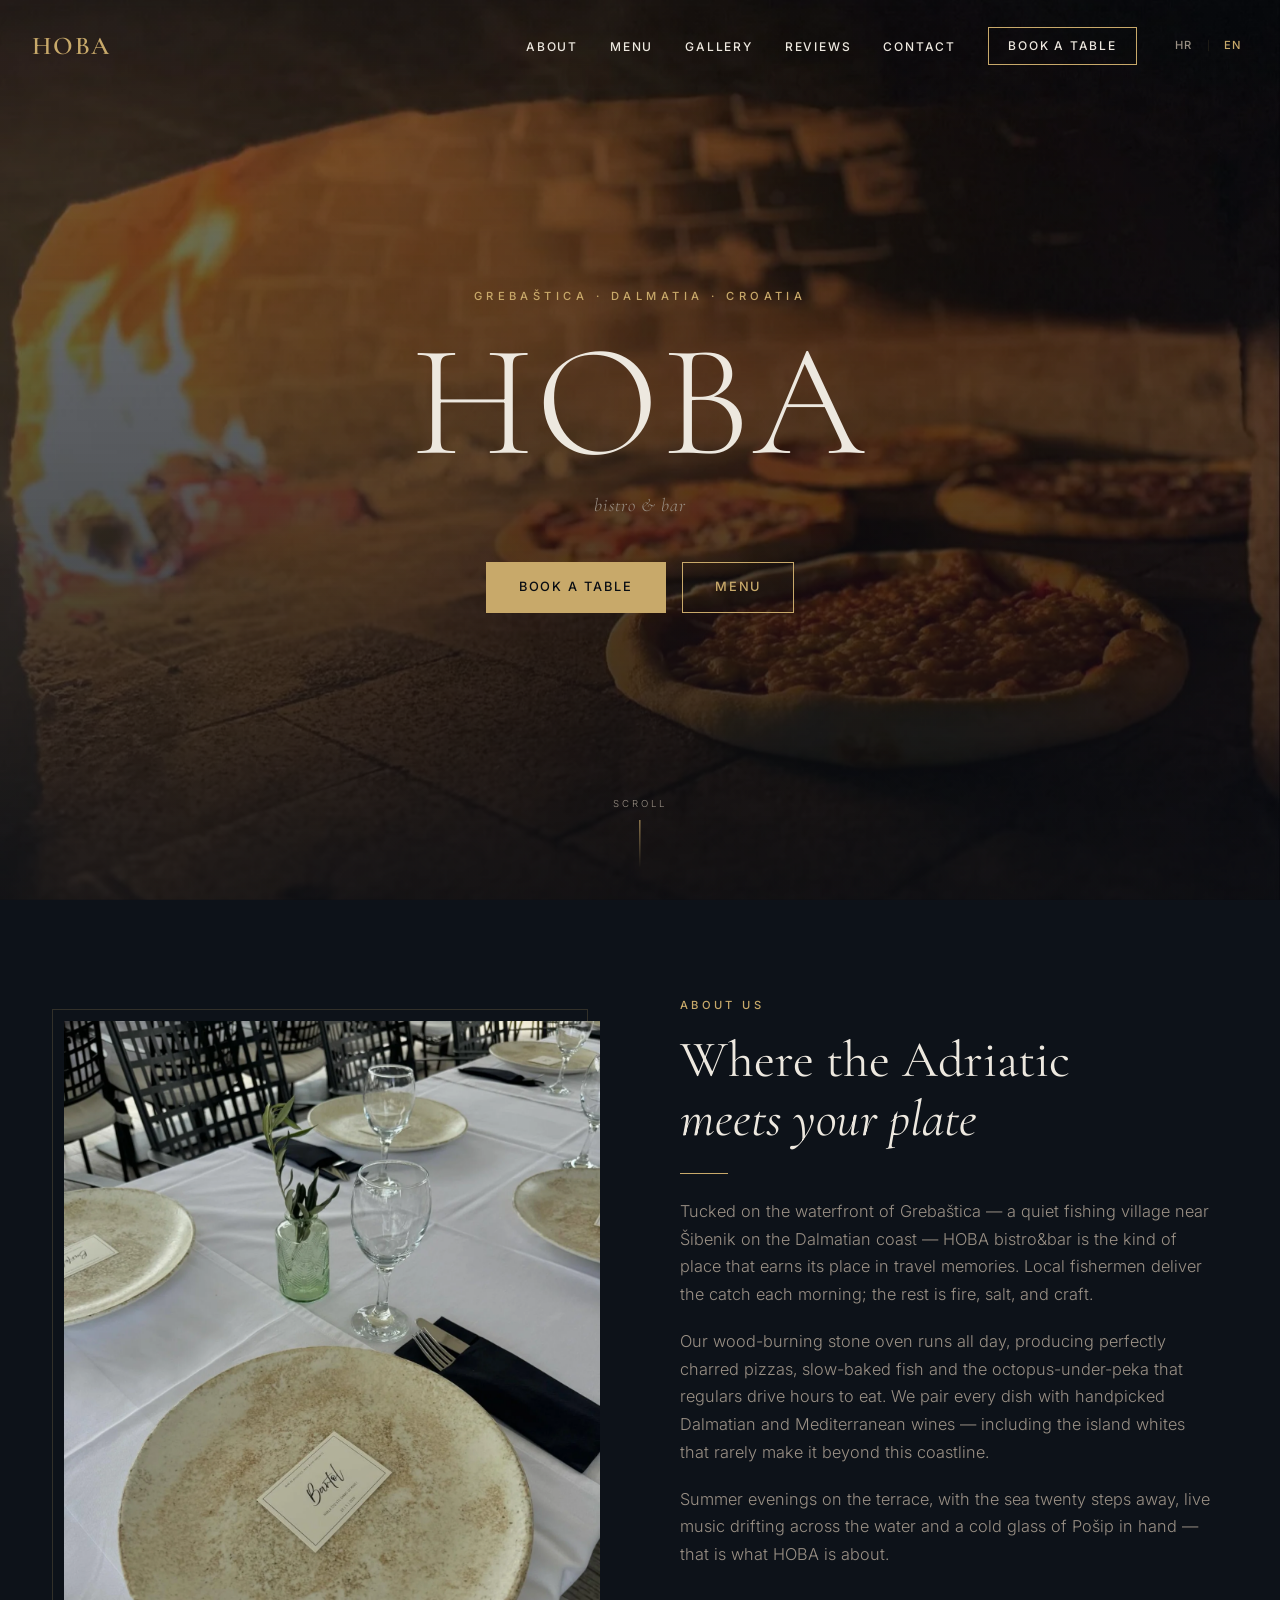
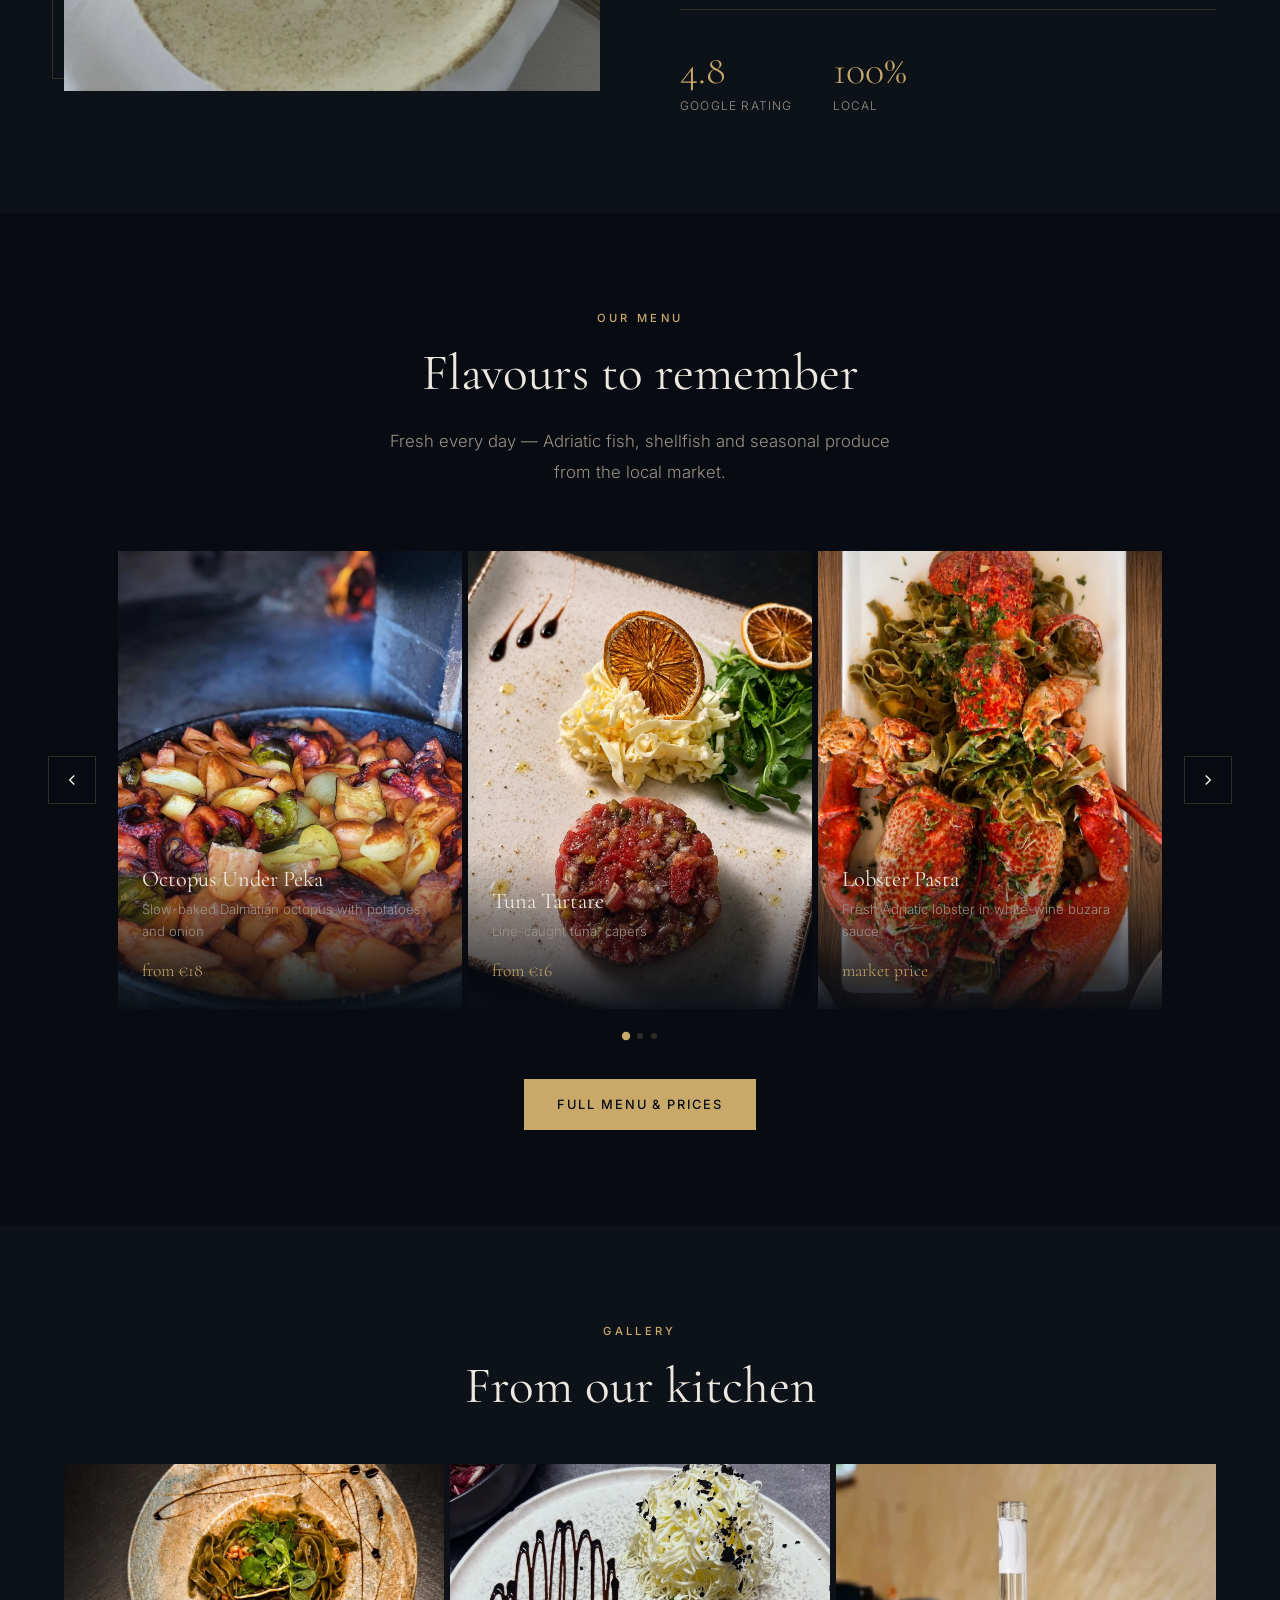
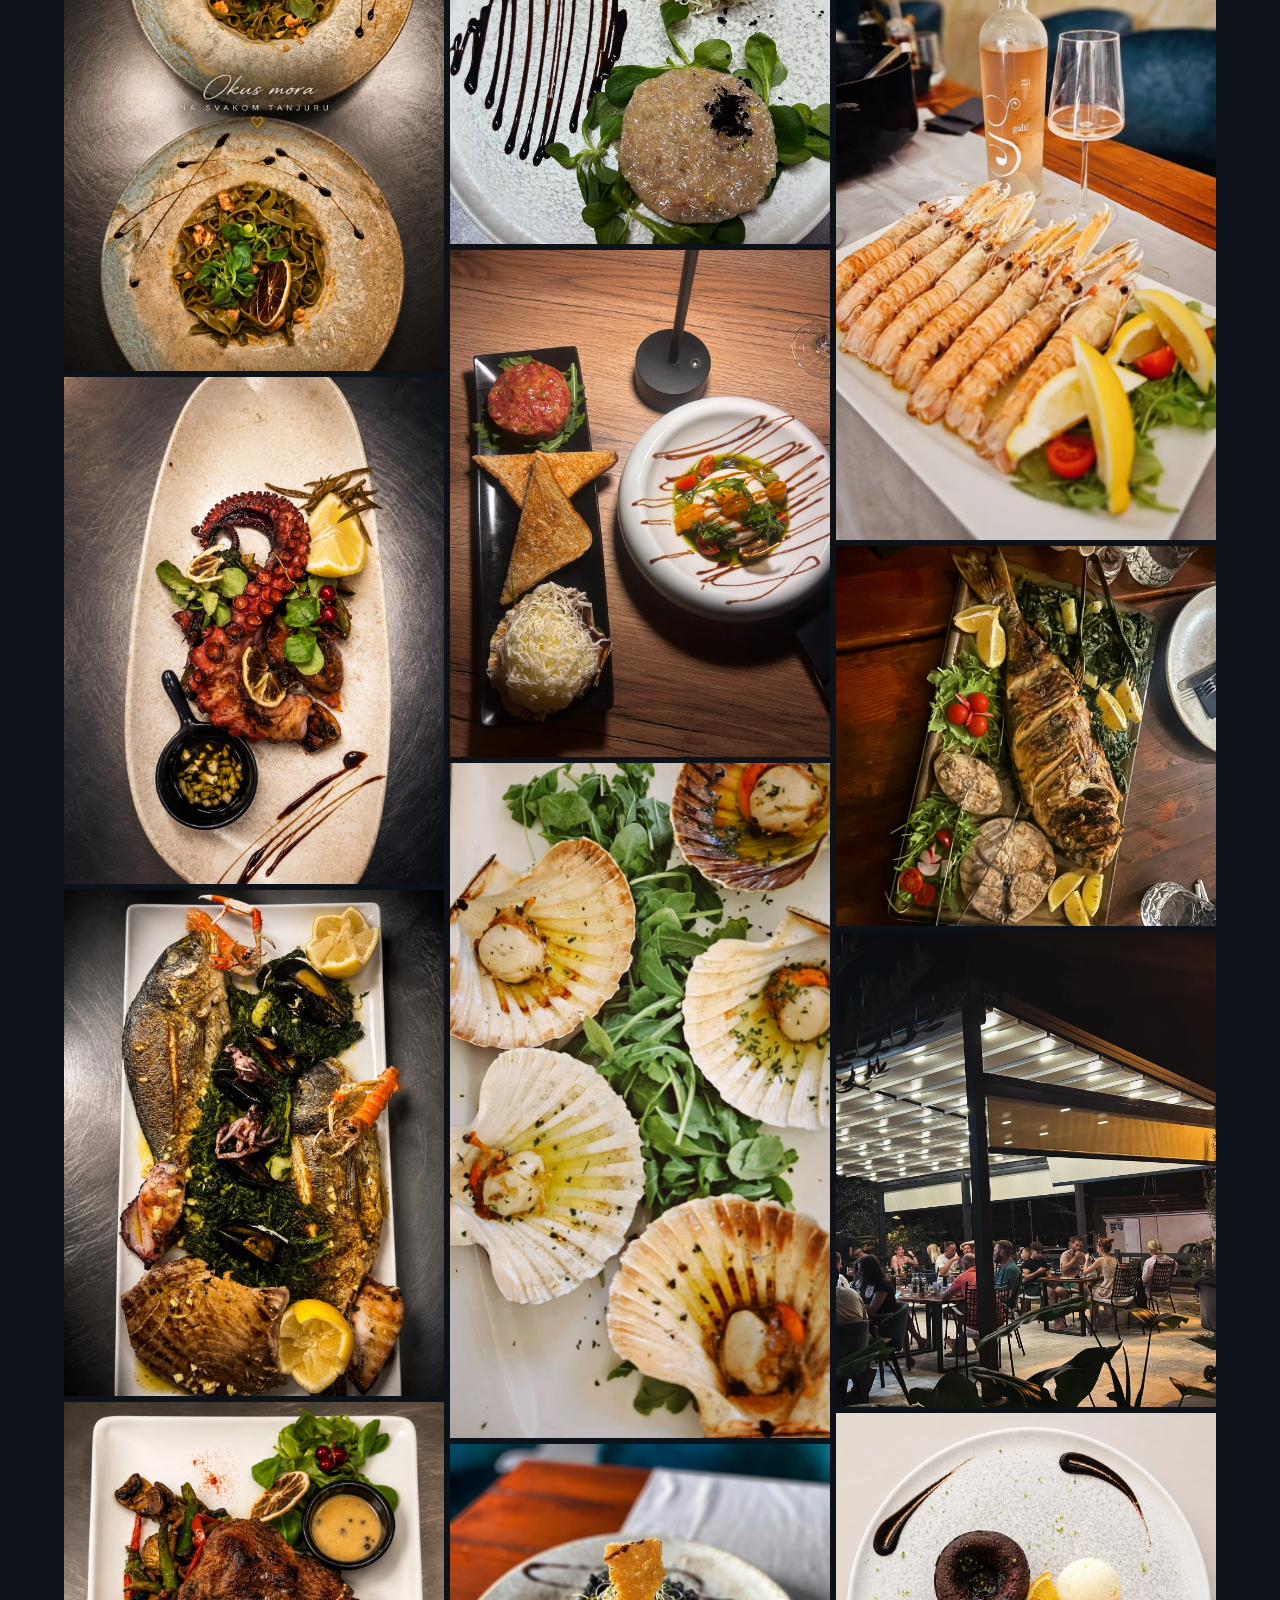
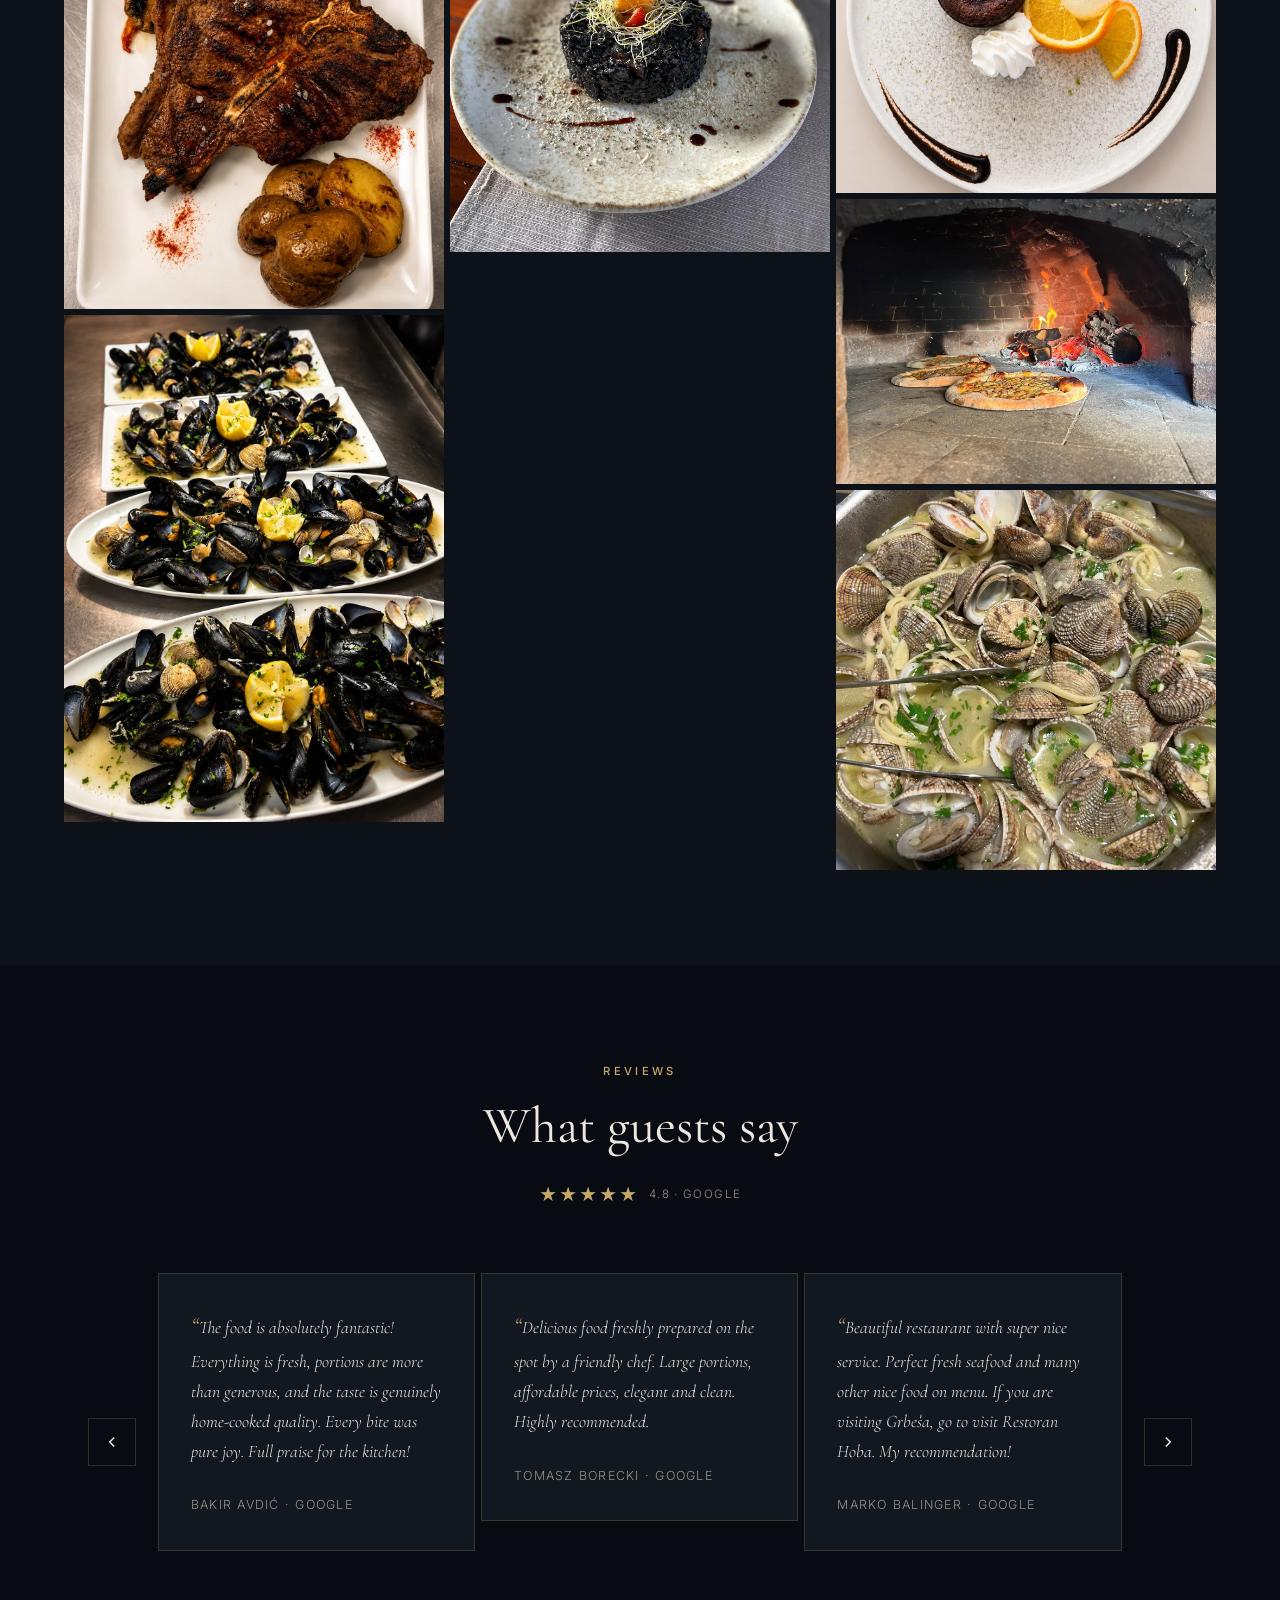
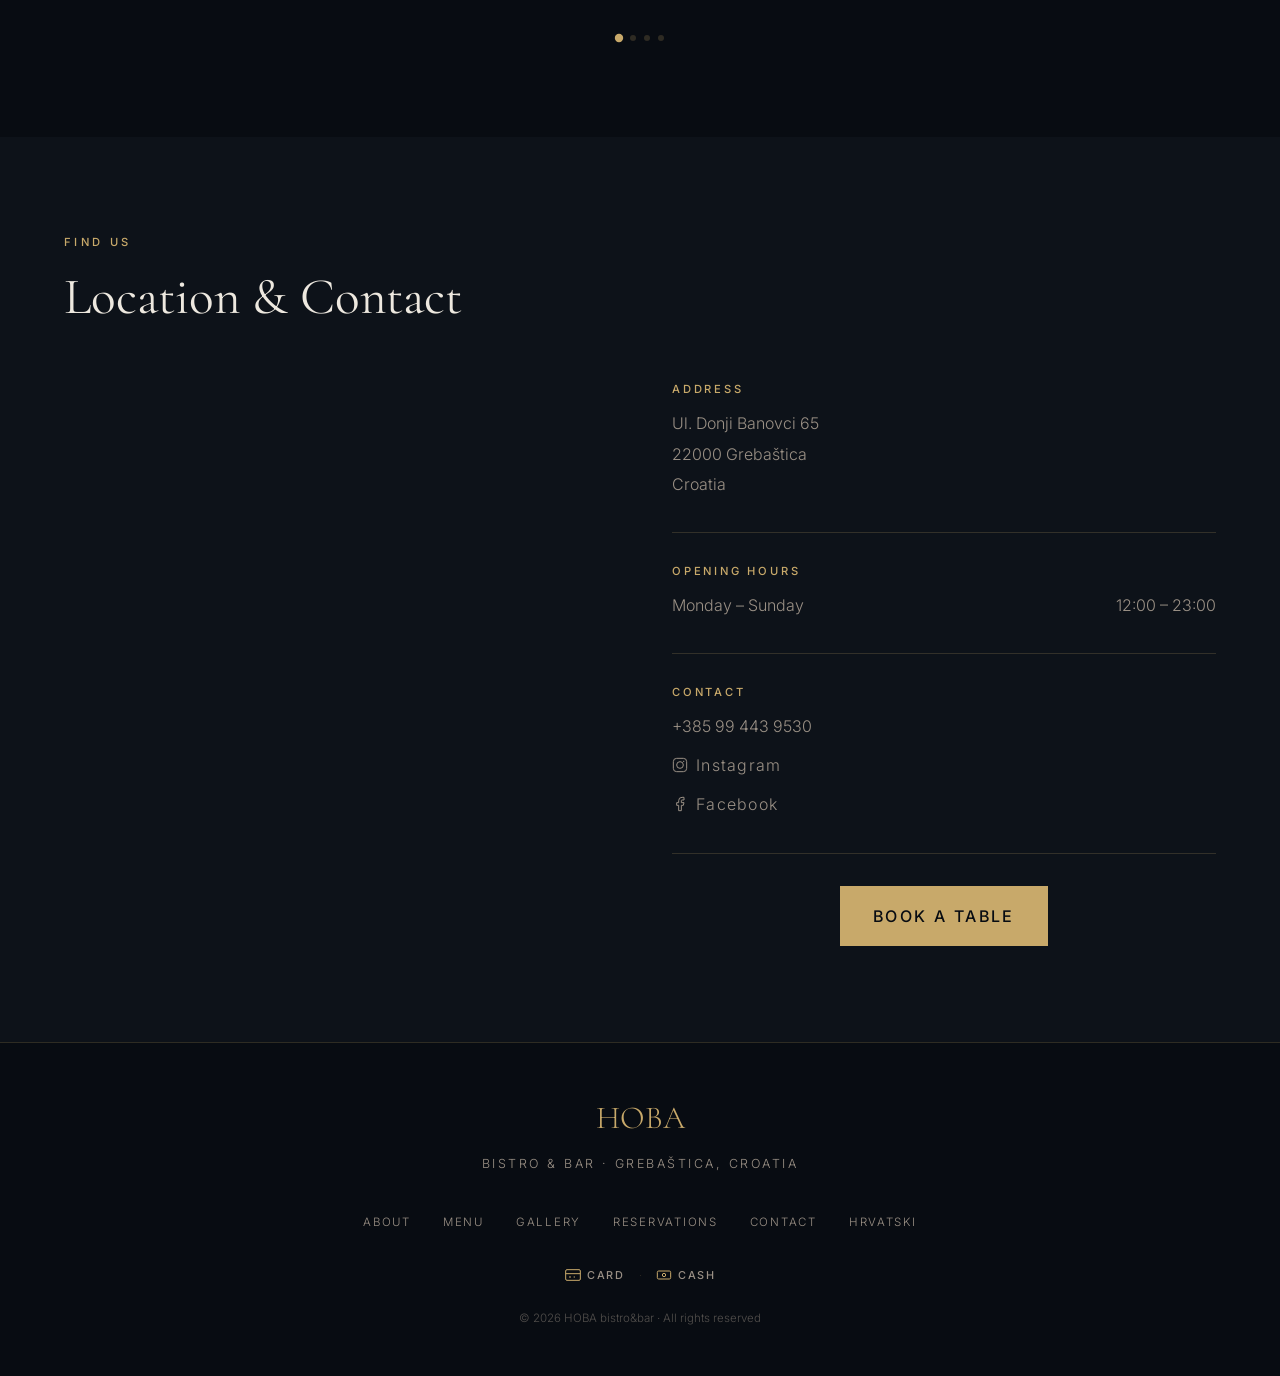
==== commit 422db0bf: "Dodaj WebSite schema za prikaz imena stranice u Google rezultatima Co-Authored-By: Claude Sonnet 4.6" ====
--- a/en/index.html
+++ b/en/index.html
@@ -102,6 +102,16 @@
     "sameAs": ["https://www.instagram.com/hoba_bistrobar/", "https://www.facebook.com/profile.php?id=100093039376318"]
   }
   </script>
+
+  <script type="application/ld+json">
+  {
+    "@context": "https://schema.org",
+    "@type": "WebSite",
+    "name": "HOBA bistro&bar",
+    "alternateName": "HOBA",
+    "url": "https://hobabistro.com/"
+  }
+  </script>
 </head>
 <body>
 <!-- Google Tag Manager (noscript) -->
